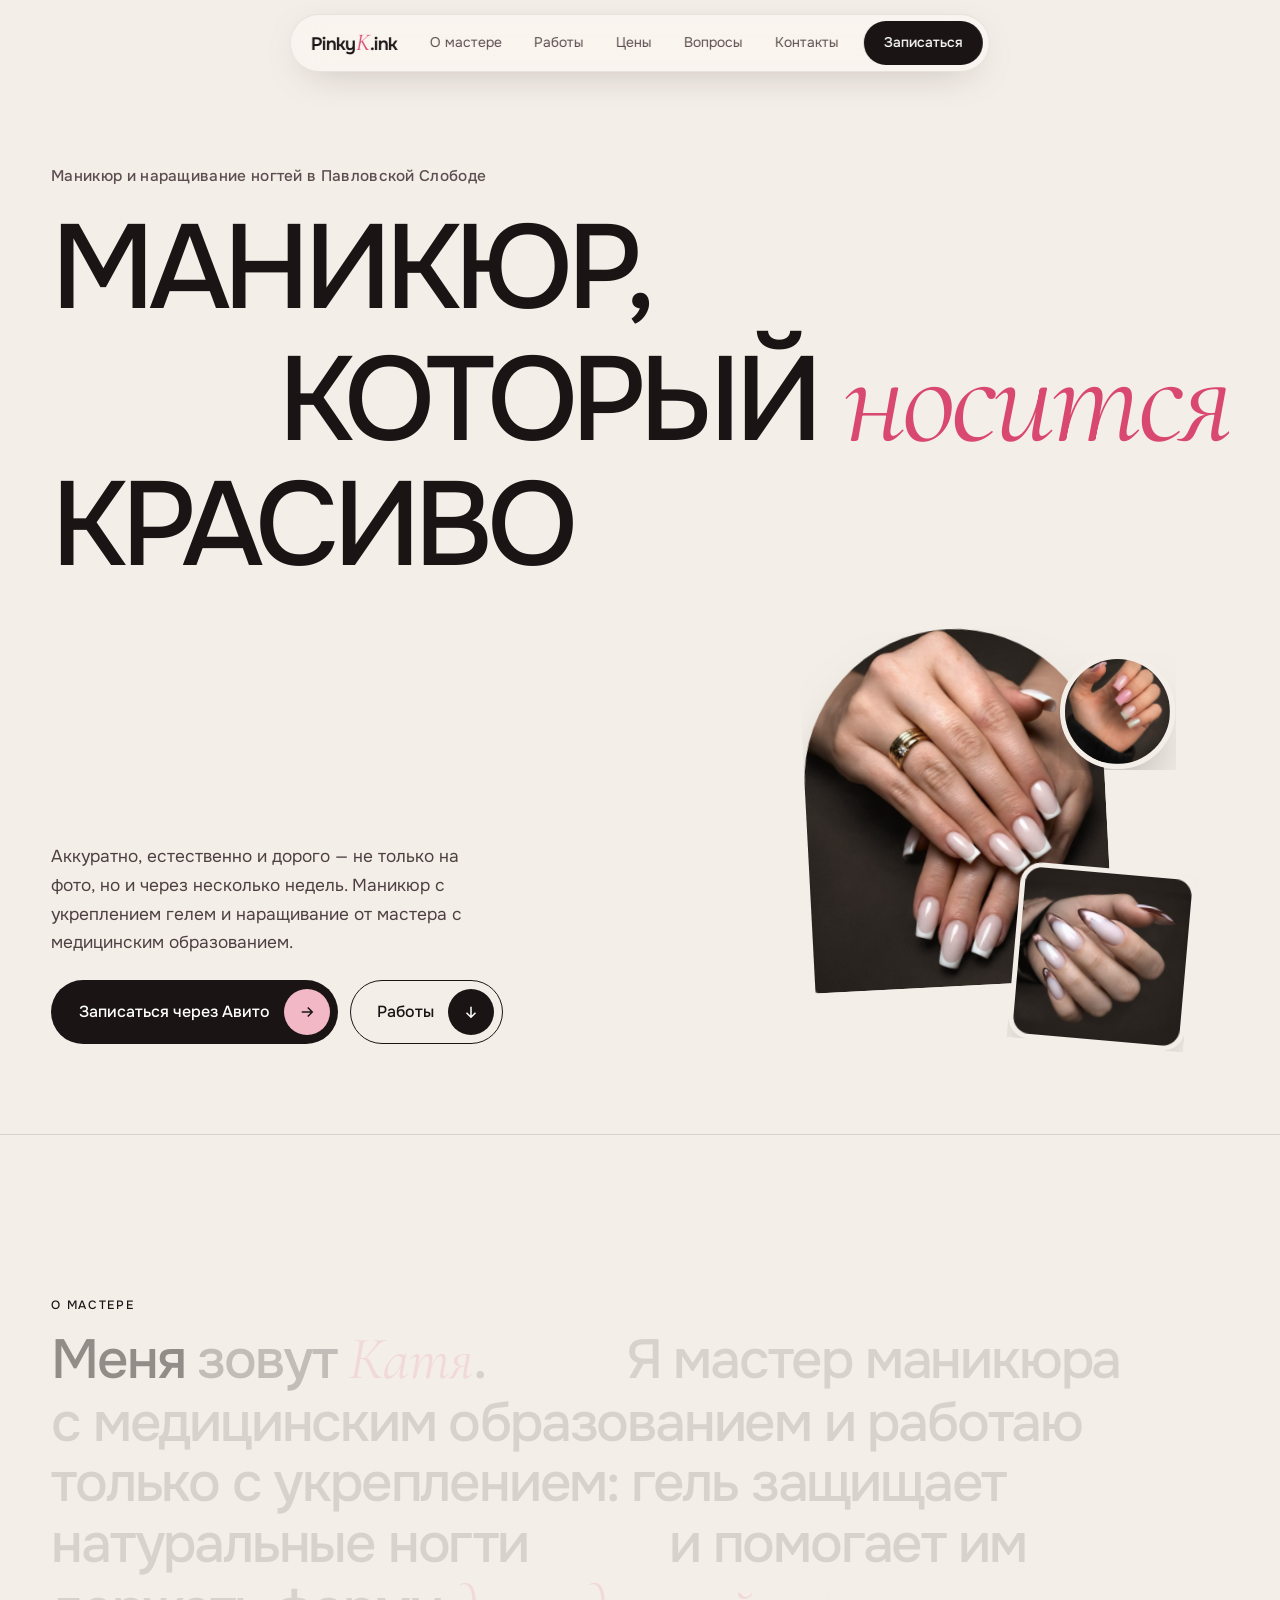
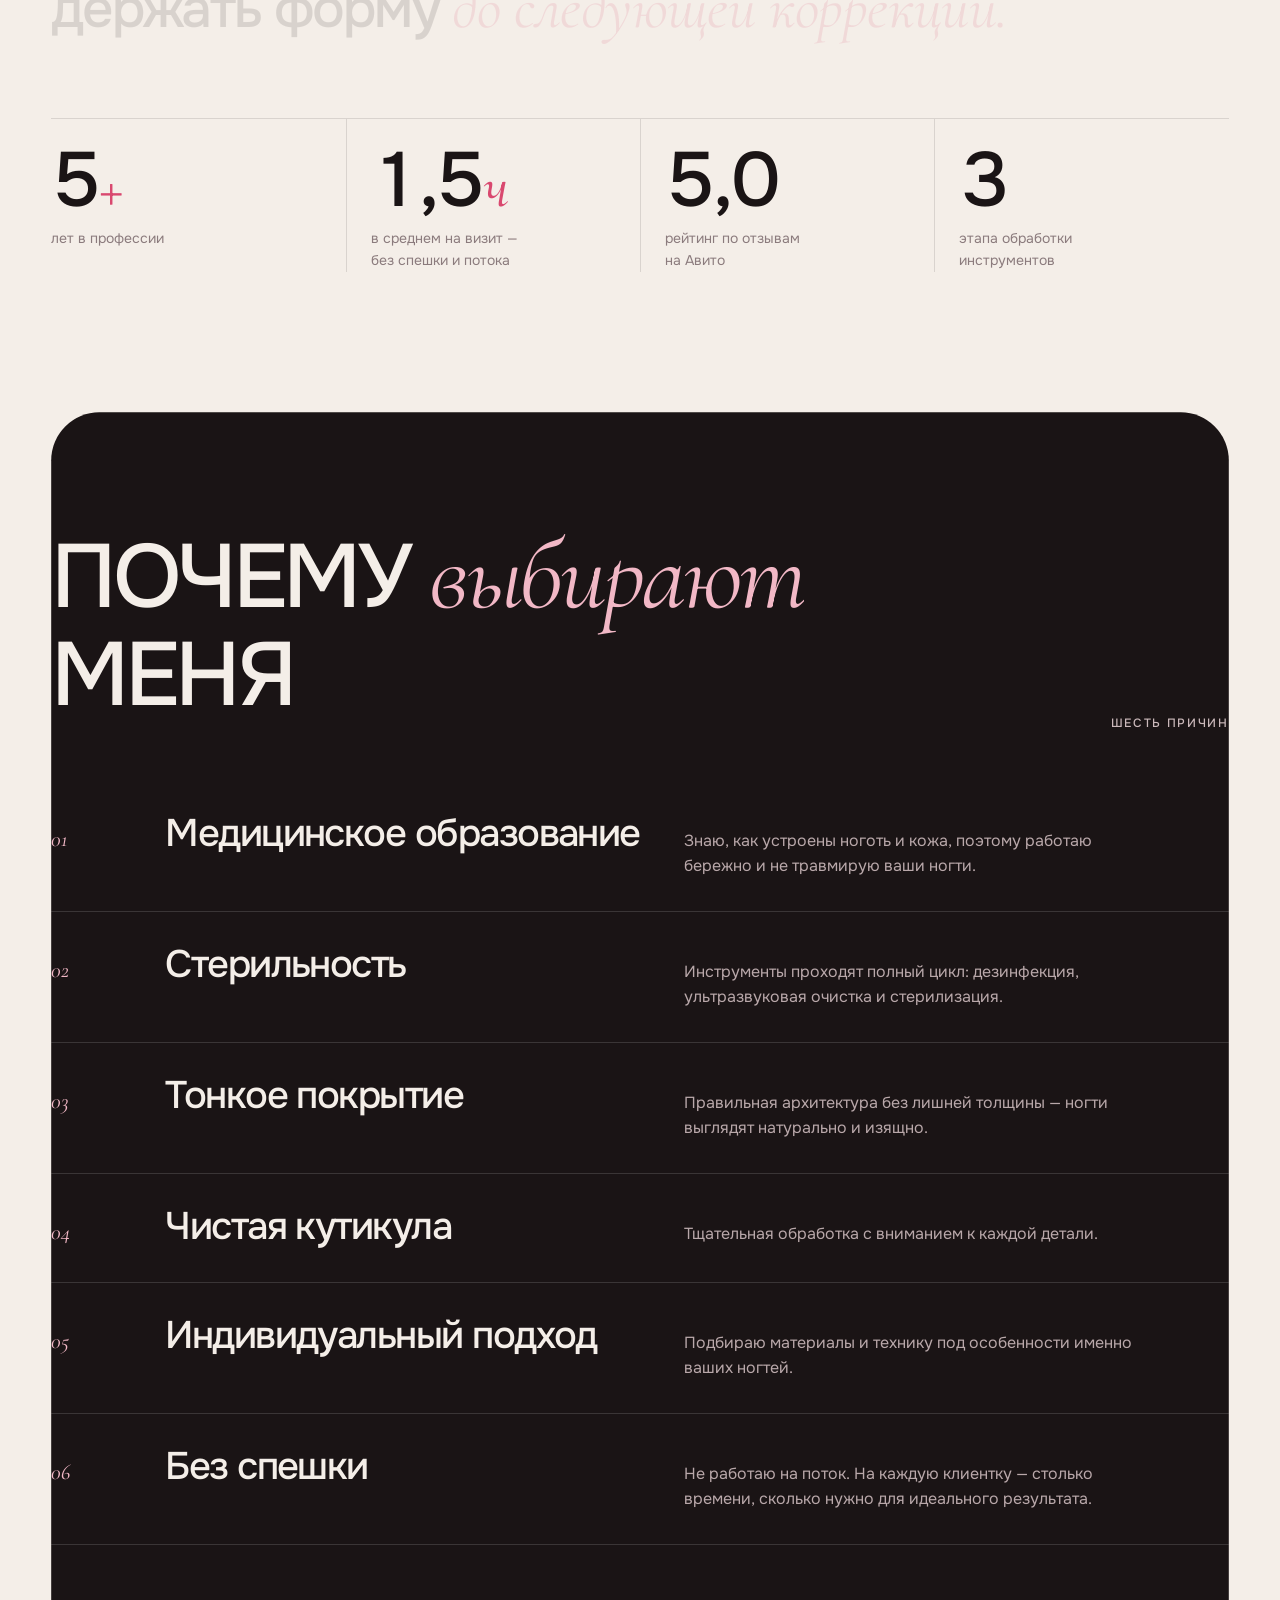
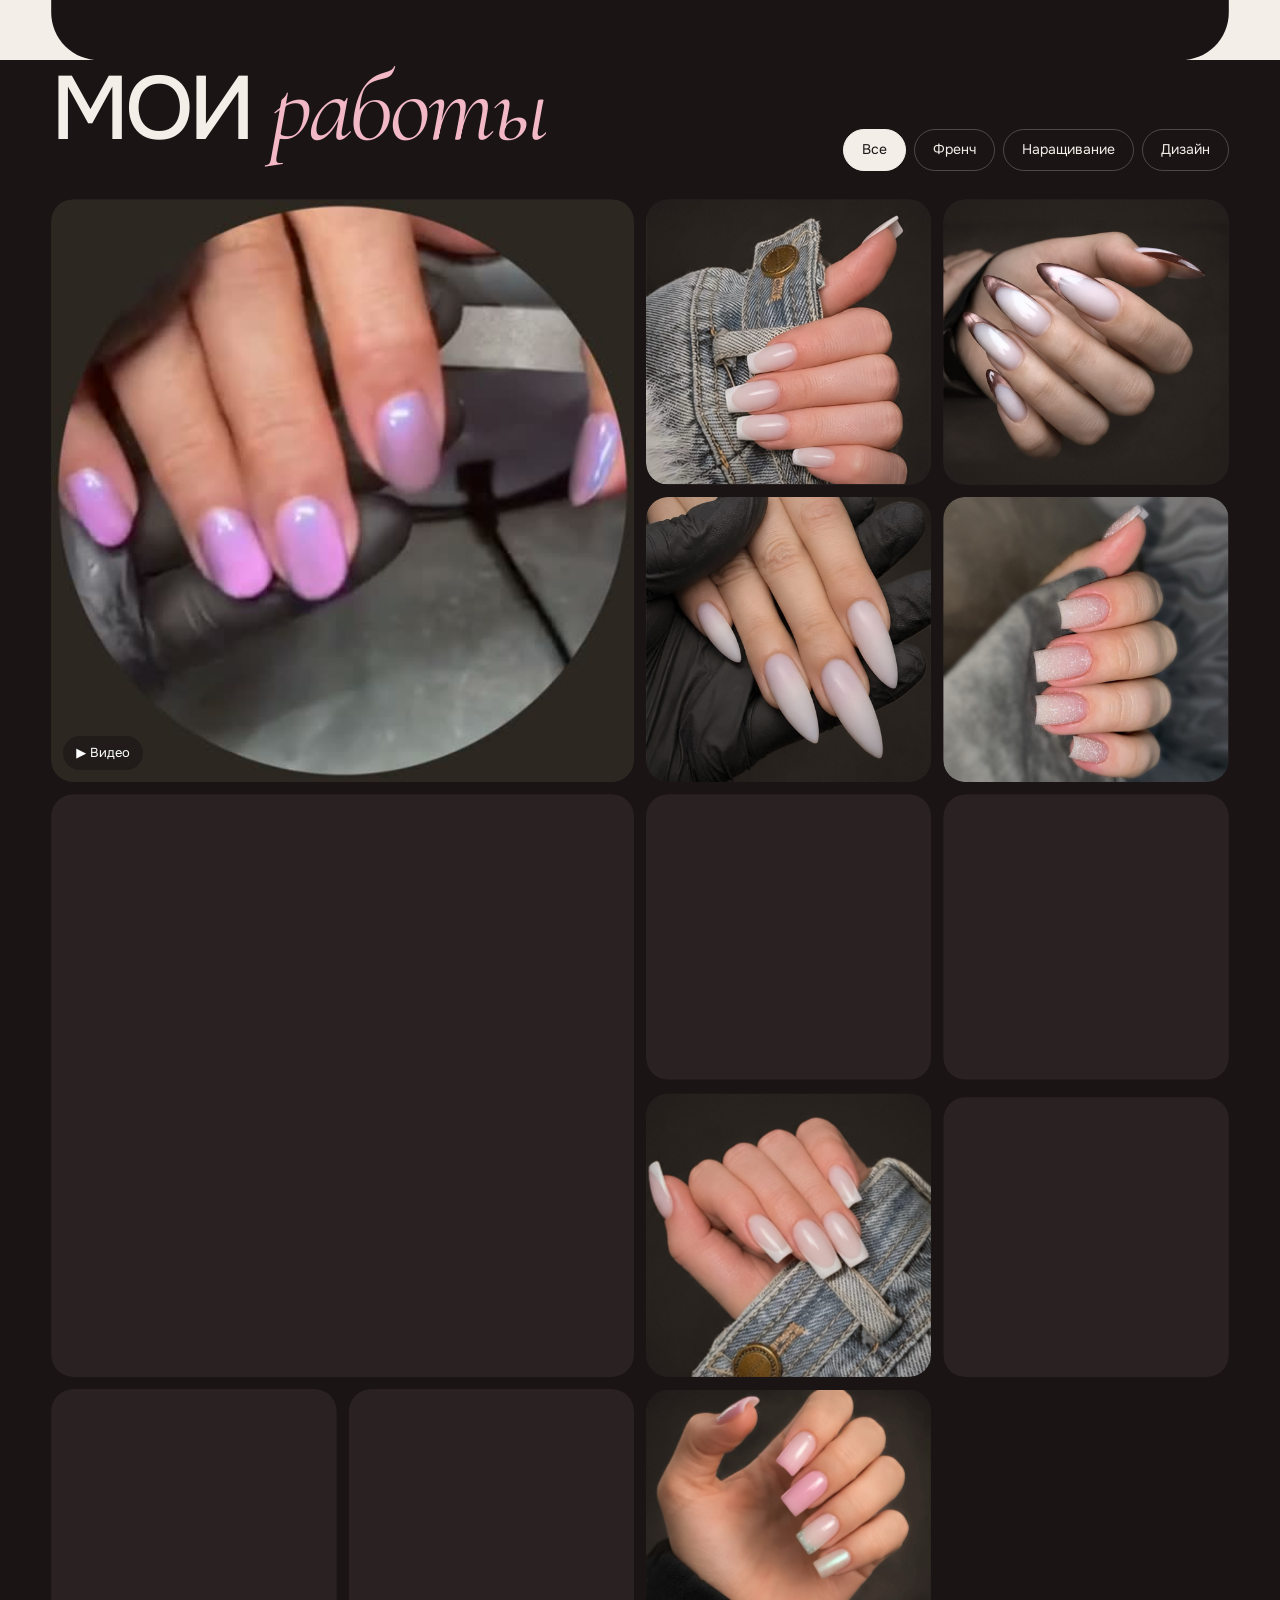
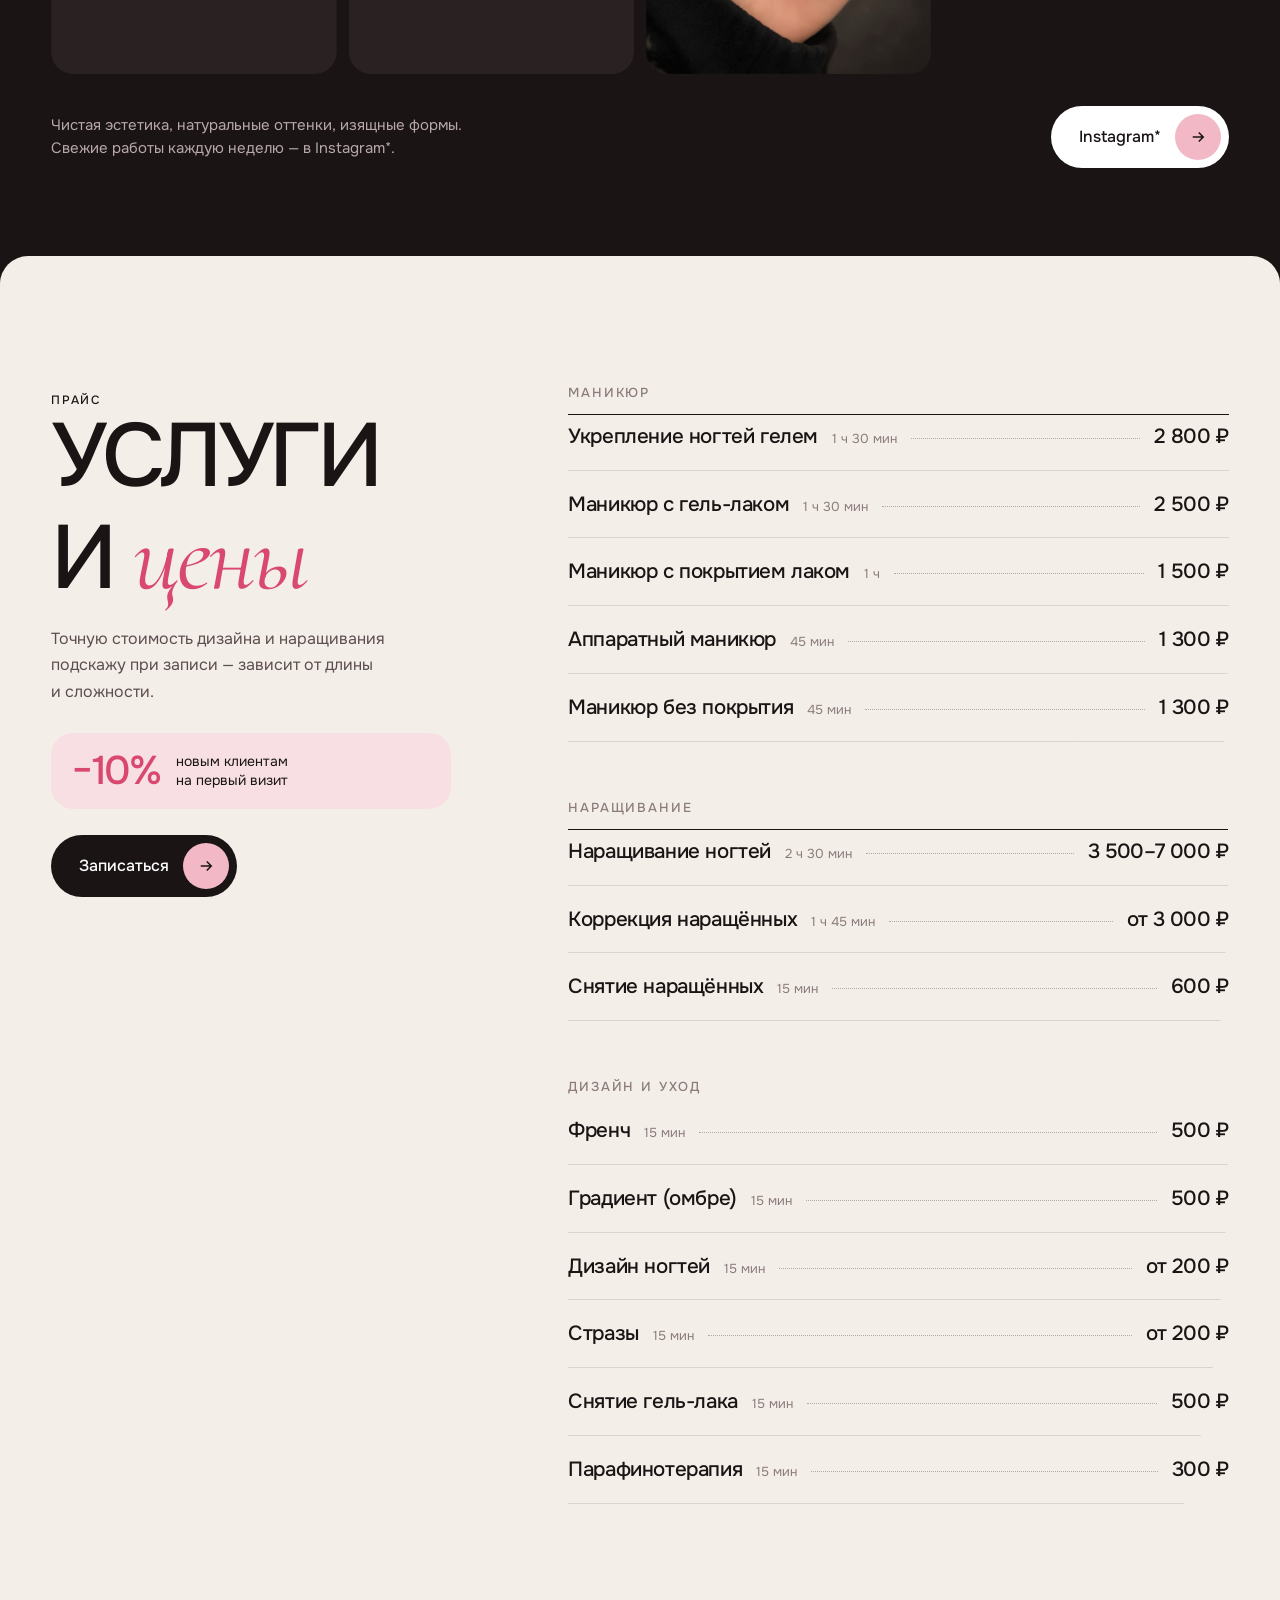
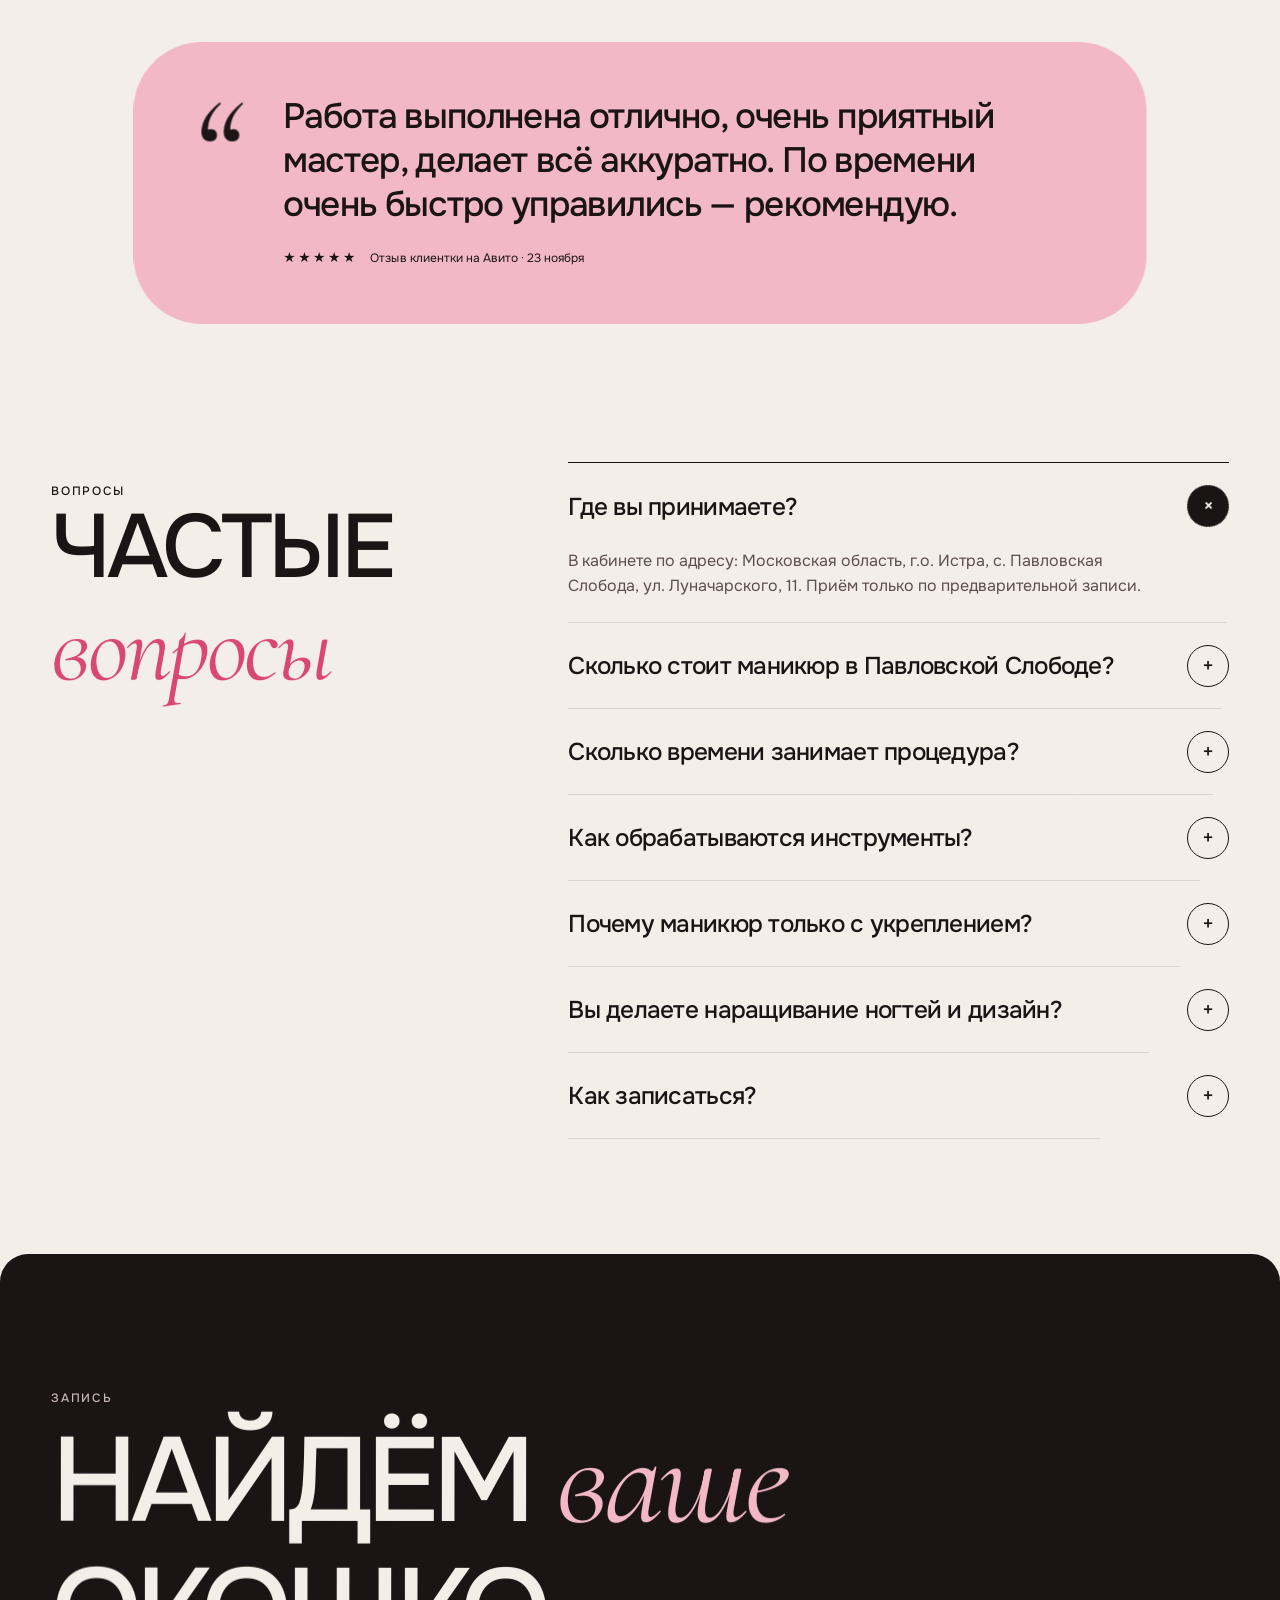
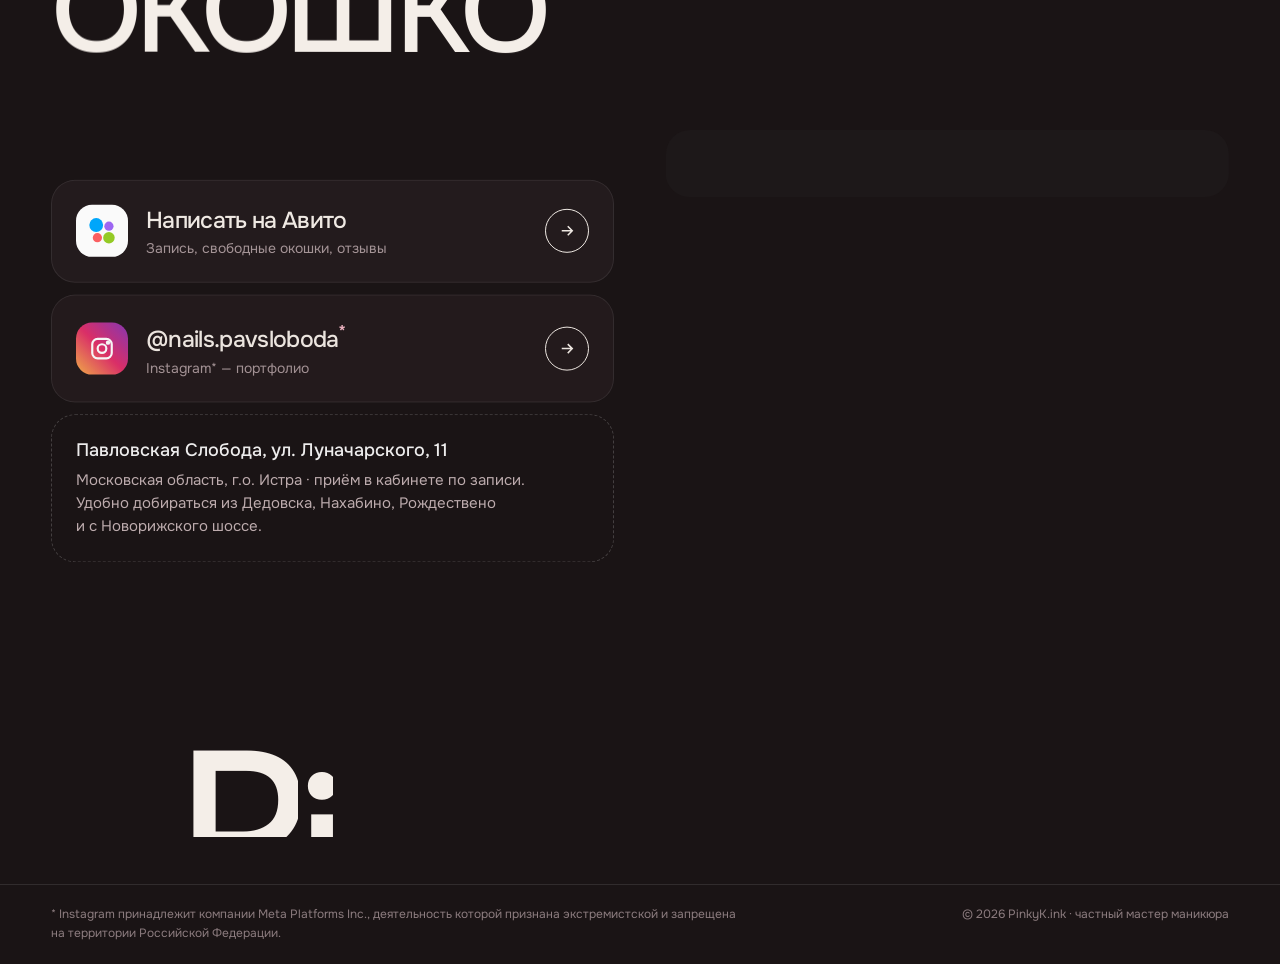
==== index.html @ bee3d8ae "Деплой через GitHub Actions, метка на карте по координатам Co-Authored-By: Claude Opus 5.5 <noreply@" ====
<!doctype html>
<html lang="ru">
<head>
<meta charset="utf-8">
<meta name="viewport" content="width=device-width, initial-scale=1, viewport-fit=cover">
<title>Маникюр в Павловской Слободе — наращивание ногтей, укрепление гелем | PinkyK.ink</title>
<meta name="description" content="Маникюр с укреплением гелем от 2 500 ₽ и наращивание ногтей в Павловской Слободе (г.о. Истра). Мастер Катя: медицинское образование, опыт 5+ лет, стерильные инструменты. Скидка 10% на первый визит. Запись онлайн.">
<meta name="keywords" content="маникюр Павловская Слобода, наращивание ногтей Павловская Слобода, маникюр Истра, укрепление ногтей гелем, мастер маникюра, френч, гель-лак, маникюр Новорижское шоссе">
<meta name="robots" content="index,follow,max-image-preview:large,max-snippet:-1,max-video-preview:-1">
<link rel="canonical" href="https://pinkyk.ink/">
<meta name="geo.region" content="RU-MOS">
<meta name="geo.placename" content="Павловская Слобода">
<meta name="geo.position" content="55.81575;37.08799">
<meta name="ICBM" content="55.81575, 37.08799">
<meta property="og:type" content="website">
<meta property="og:locale" content="ru_RU">
<meta property="og:site_name" content="PinkyK.ink">
<meta property="og:title" content="Маникюр и наращивание ногтей в Павловской Слободе — PinkyK.ink">
<meta property="og:description" content="Эстетичный маникюр с укреплением гелем. Медицинское образование, стерильность, тонкое покрытие. −10% на первый визит.">
<meta property="og:image" content="https://pinkyk.ink/img/og.jpg">
<meta property="og:image:width" content="1200">
<meta property="og:image:height" content="630">
<meta property="og:image:alt" content="Примеры работ: френч, хромовый френч, розовый маникюр">
<meta property="og:url" content="https://pinkyk.ink/">
<meta name="twitter:card" content="summary_large_image">
<meta name="twitter:title" content="Маникюр и наращивание ногтей в Павловской Слободе — PinkyK.ink">
<meta name="twitter:description" content="Маникюр с укреплением гелем от 2 500 ₽. Мастер с медицинским образованием.">
<meta name="twitter:image" content="https://pinkyk.ink/img/og.jpg">
<meta name="theme-color" content="#f4eee8">
<meta name="yandex-verification" content="e20f8c173bd4249e">
<meta name="format-detection" content="telephone=no">
<link rel="icon" href="/favicon.ico" sizes="48x48">
<link rel="icon" href="/favicon.svg" type="image/svg+xml">
<link rel="icon" href="/favicon-120.png" type="image/png" sizes="120x120">
<link rel="apple-touch-icon" href="/apple-touch-icon.png">
<link rel="manifest" href="/site.webmanifest">
<link rel="preload" as="image" href="img/01.jpg" fetchpriority="high">
<link rel="preconnect" href="https://fonts.googleapis.com">
<link rel="preconnect" href="https://fonts.gstatic.com" crossorigin>
<link href="https://fonts.googleapis.com/css2?family=Cormorant+Garamond:ital,wght@1,400;1,500&family=Onest:wght@400;500;600&display=swap" rel="stylesheet">
<script type="application/ld+json">
{
 "@context": "https://schema.org",
 "@graph": [
  {
   "@type": "WebSite",
   "@id": "https://pinkyk.ink/#website",
   "url": "https://pinkyk.ink/",
   "name": "PinkyK.ink",
   "alternateName": [
    "PinkyK",
    "Pinky K",
    "Пинки Кей"
   ],
   "inLanguage": "ru-RU",
   "description": "Маникюр и наращивание ногтей в Павловской Слободе"
  },
  {
   "@type": [
    "NailSalon",
    "BeautySalon"
   ],
   "@id": "https://pinkyk.ink/#business",
   "name": "PinkyK.ink",
   "alternateName": [
    "PinkyK",
    "PinkyK.ink — маникюр в Павловской Слободе"
   ],
   "url": "https://pinkyk.ink/",
   "logo": "https://pinkyk.ink/icon-512.png",
   "image": [
    "https://pinkyk.ink/img/01.jpg",
    "https://pinkyk.ink/img/06.jpg",
    "https://pinkyk.ink/img/07.jpg",
    "https://pinkyk.ink/img/12.jpg"
   ],
   "description": "Эстетичный маникюр с укреплением гелем и наращивание ногтей в Павловской Слободе. Мастер с медицинским образованием и опытом более 5 лет, полная стерилизация инструментов.",
   "slogan": "Маникюр, который носится красиво",
   "priceRange": "500–7000 ₽",
   "currenciesAccepted": "RUB",
   "address": {
    "@type": "PostalAddress",
    "streetAddress": "ул. Луначарского, 11",
    "addressLocality": "Павловская Слобода",
    "addressRegion": "Московская область",
    "postalCode": "143581",
    "addressCountry": "RU"
   },
   "geo": {
    "@type": "GeoCoordinates",
    "latitude": 55.81575,
    "longitude": 37.08799
   },
   "hasMap": "https://yandex.ru/maps/?text=%D0%9F%D0%B0%D0%B2%D0%BB%D0%BE%D0%B2%D1%81%D0%BA%D0%B0%D1%8F%20%D0%A1%D0%BB%D0%BE%D0%B1%D0%BE%D0%B4%D0%B0%2C%20%D1%83%D0%BB.%20%D0%9B%D1%83%D0%BD%D0%B0%D1%87%D0%B0%D1%80%D1%81%D0%BA%D0%BE%D0%B3%D0%BE%2C%2011",
   "areaServed": [
    {
     "@type": "Place",
     "name": "Павловская Слобода"
    },
    {
     "@type": "Place",
     "name": "Истра"
    },
    {
     "@type": "Place",
     "name": "Дедовск"
    },
    {
     "@type": "Place",
     "name": "Нахабино"
    },
    {
     "@type": "Place",
     "name": "Рождествено"
    },
    {
     "@type": "Place",
     "name": "Красногорск"
    }
   ],
   "founder": {
    "@type": "Person",
    "name": "Катя",
    "jobTitle": "Мастер маникюра"
   },
   "knowsAbout": [
    "маникюр",
    "укрепление ногтей гелем",
    "наращивание ногтей",
    "френч",
    "дизайн ногтей"
   ],
   "potentialAction": {
    "@type": "ReserveAction",
    "name": "Записаться",
    "target": {
     "@type": "EntryPoint",
     "urlTemplate": "https://www.avito.ru/pavlovskaya_sloboda/predlozheniya_uslug/manikyur_pavlovskaya_sloboda_8549696573",
     "actionPlatform": [
      "https://schema.org/DesktopWebPlatform",
      "https://schema.org/MobileWebPlatform"
     ]
    }
   },
   "aggregateRating": {
    "@type": "AggregateRating",
    "ratingValue": "5.0",
    "bestRating": "5",
    "worstRating": "1",
    "reviewCount": "2"
   },
   "review": [
    {
     "@type": "Review",
     "datePublished": "2026-11-23",
     "author": {
      "@type": "Person",
      "name": "ksmxxt"
     },
     "publisher": {
      "@type": "Organization",
      "name": "Авито"
     },
     "reviewRating": {
      "@type": "Rating",
      "ratingValue": "5",
      "bestRating": "5"
     },
     "reviewBody": "Работа выполнена отлично, очень приятный мастер, делает все аккуратно, качество работы понравилось, по времени очень быстро управились, рекомендую"
    }
   ],
   "hasOfferCatalog": {
    "@type": "OfferCatalog",
    "name": "Услуги и цены",
    "itemListElement": [
     {
      "@type": "Offer",
      "itemOffered": {
       "@type": "Service",
       "name": "Укрепление ногтей гелем",
       "areaServed": "Павловская Слобода"
      },
      "priceCurrency": "RUB",
      "availability": "https://schema.org/InStock",
      "url": "https://pinkyk.ink/#prices",
      "price": "2800"
     },
     {
      "@type": "Offer",
      "itemOffered": {
       "@type": "Service",
       "name": "Маникюр с покрытием гель-лаком",
       "areaServed": "Павловская Слобода"
      },
      "priceCurrency": "RUB",
      "availability": "https://schema.org/InStock",
      "url": "https://pinkyk.ink/#prices",
      "price": "2500"
     },
     {
      "@type": "Offer",
      "itemOffered": {
       "@type": "Service",
       "name": "Маникюр с покрытием лаком",
       "areaServed": "Павловская Слобода"
      },
      "priceCurrency": "RUB",
      "availability": "https://schema.org/InStock",
      "url": "https://pinkyk.ink/#prices",
      "price": "1500"
     },
     {
      "@type": "Offer",
      "itemOffered": {
       "@type": "Service",
       "name": "Аппаратный маникюр",
       "areaServed": "Павловская Слобода"
      },
      "priceCurrency": "RUB",
      "availability": "https://schema.org/InStock",
      "url": "https://pinkyk.ink/#prices",
      "price": "1300"
     },
     {
      "@type": "Offer",
      "itemOffered": {
       "@type": "Service",
       "name": "Маникюр без покрытия",
       "areaServed": "Павловская Слобода"
      },
      "priceCurrency": "RUB",
      "availability": "https://schema.org/InStock",
      "url": "https://pinkyk.ink/#prices",
      "price": "1300"
     },
     {
      "@type": "Offer",
      "itemOffered": {
       "@type": "Service",
       "name": "Наращивание ногтей",
       "areaServed": "Павловская Слобода"
      },
      "priceCurrency": "RUB",
      "availability": "https://schema.org/InStock",
      "url": "https://pinkyk.ink/#prices",
      "priceSpecification": {
       "@type": "PriceSpecification",
       "minPrice": "3500",
       "maxPrice": "7000",
       "priceCurrency": "RUB"
      },
      "price": "3500"
     },
     {
      "@type": "Offer",
      "itemOffered": {
       "@type": "Service",
       "name": "Коррекция наращённых ногтей",
       "areaServed": "Павловская Слобода"
      },
      "priceCurrency": "RUB",
      "availability": "https://schema.org/InStock",
      "url": "https://pinkyk.ink/#prices",
      "price": "3000"
     },
     {
      "@type": "Offer",
      "itemOffered": {
       "@type": "Service",
       "name": "Снятие наращённых ногтей",
       "areaServed": "Павловская Слобода"
      },
      "priceCurrency": "RUB",
      "availability": "https://schema.org/InStock",
      "url": "https://pinkyk.ink/#prices",
      "price": "600"
     },
     {
      "@type": "Offer",
      "itemOffered": {
       "@type": "Service",
       "name": "Французский маникюр (френч)",
       "areaServed": "Павловская Слобода"
      },
      "priceCurrency": "RUB",
      "availability": "https://schema.org/InStock",
      "url": "https://pinkyk.ink/#prices",
      "price": "500"
     },
     {
      "@type": "Offer",
      "itemOffered": {
       "@type": "Service",
       "name": "Градиент (омбре)",
       "areaServed": "Павловская Слобода"
      },
      "priceCurrency": "RUB",
      "availability": "https://schema.org/InStock",
      "url": "https://pinkyk.ink/#prices",
      "price": "500"
     },
     {
      "@type": "Offer",
      "itemOffered": {
       "@type": "Service",
       "name": "Дизайн ногтей",
       "areaServed": "Павловская Слобода"
      },
      "priceCurrency": "RUB",
      "availability": "https://schema.org/InStock",
      "url": "https://pinkyk.ink/#prices",
      "price": "200"
     },
     {
      "@type": "Offer",
      "itemOffered": {
       "@type": "Service",
       "name": "Покрытие стразами",
       "areaServed": "Павловская Слобода"
      },
      "priceCurrency": "RUB",
      "availability": "https://schema.org/InStock",
      "url": "https://pinkyk.ink/#prices",
      "price": "200"
     },
     {
      "@type": "Offer",
      "itemOffered": {
       "@type": "Service",
       "name": "Снятие гель-лака",
       "areaServed": "Павловская Слобода"
      },
      "priceCurrency": "RUB",
      "availability": "https://schema.org/InStock",
      "url": "https://pinkyk.ink/#prices",
      "price": "500"
     },
     {
      "@type": "Offer",
      "itemOffered": {
       "@type": "Service",
       "name": "Парафинотерапия",
       "areaServed": "Павловская Слобода"
      },
      "priceCurrency": "RUB",
      "availability": "https://schema.org/InStock",
      "url": "https://pinkyk.ink/#prices",
      "price": "300"
     }
    ]
   },
   "sameAs": [
    "https://www.avito.ru/pavlovskaya_sloboda/predlozheniya_uslug/manikyur_pavlovskaya_sloboda_8549696573"
   ]
  },
  {
   "@type": "WebPage",
   "@id": "https://pinkyk.ink/#webpage",
   "url": "https://pinkyk.ink/",
   "name": "Маникюр в Павловской Слободе — наращивание ногтей, укрепление гелем | PinkyK.ink",
   "description": "Маникюр с укреплением гелем от 2 500 ₽ и наращивание ногтей в Павловской Слободе (г.о. Истра). Мастер Катя: медицинское образование, опыт 5+ лет, стерильные инструменты. Скидка 10% на первый визит. Запись онлайн.",
   "inLanguage": "ru-RU",
   "isPartOf": {
    "@id": "https://pinkyk.ink/#website"
   },
   "about": {
    "@id": "https://pinkyk.ink/#business"
   },
   "primaryImageOfPage": {
    "@type": "ImageObject",
    "url": "https://pinkyk.ink/img/og.jpg",
    "width": 1200,
    "height": 630
   }
  },
  {
   "@type": "FAQPage",
   "@id": "https://pinkyk.ink/#faq",
   "mainEntity": [
    {
     "@type": "Question",
     "name": "Где вы принимаете?",
     "acceptedAnswer": {
      "@type": "Answer",
      "text": "В кабинете по адресу: Московская область, г.о. Истра, с. Павловская Слобода, ул. Луначарского, 11. Приём только по предварительной записи."
     }
    },
    {
     "@type": "Question",
     "name": "Сколько стоит маникюр в Павловской Слободе?",
     "acceptedAnswer": {
      "@type": "Answer",
      "text": "Маникюр с покрытием гель-лаком — 2 500 ₽, укрепление ногтей гелем — 2 800 ₽, маникюр без покрытия — 1 300 ₽. Наращивание ногтей — от 3 500 до 7 000 ₽ в зависимости от длины и сложности. Новым клиентам скидка 10% на первый визит."
     }
    },
    {
     "@type": "Question",
     "name": "Сколько времени занимает процедура?",
     "acceptedAnswer": {
      "@type": "Answer",
      "text": "Маникюр с укреплением и покрытием занимает в среднем 1,5 часа, наращивание ногтей — около 2,5 часов, коррекция наращённых ногтей — около 1 часа 45 минут."
     }
    },
    {
     "@type": "Question",
     "name": "Как обрабатываются инструменты?",
     "acceptedAnswer": {
      "@type": "Answer",
      "text": "Инструменты после каждой клиентки проходят полный цикл обработки в три этапа: дезинфекция, ультразвуковая очистка и стерилизация."
     }
    },
    {
     "@type": "Question",
     "name": "Почему маникюр только с укреплением?",
     "acceptedAnswer": {
      "@type": "Answer",
      "text": "Гель создаёт прочную основу, которая защищает натуральные ногти от «скручивания» и помогает им сохранять форму. Покрытие аккуратно держится до следующей коррекции, и маникюр остаётся красивым всё время носки."
     }
    },
    {
     "@type": "Question",
     "name": "Вы делаете наращивание ногтей и дизайн?",
     "acceptedAnswer": {
      "@type": "Answer",
      "text": "Да. Наращивание любой формы (миндаль, квадрат и другие), коррекция, френч, омбре, хром, стразы и другой дизайн. Стоимость дизайна — от 200 ₽."
     }
    },
    {
     "@type": "Question",
     "name": "Как записаться?",
     "acceptedAnswer": {
      "@type": "Answer",
      "text": "Напишите в сообщения на Авито — мастер пришлёт свободные окошки и поможет подобрать удобное время."
     }
    }
   ]
  },
  {
   "@type": "VideoObject",
   "name": "Маникюр и наращивание ногтей — работы мастера PinkyK.ink",
   "description": "Короткое видео с примерами работ: френч, укрепление гелем, наращивание.",
   "thumbnailUrl": "https://pinkyk.ink/img/video-poster.jpg",
   "contentUrl": "https://pinkyk.ink/img/works.mp4",
   "uploadDate": "2026-11-25",
   "duration": "PT14S"
  }
 ]
}
</script>
<script>document.documentElement.classList.add("js");setTimeout(function(){if(!document.documentElement.classList.contains("ready"))document.documentElement.classList.remove("js")},4000)</script>
<style>
:root{
  --cream:#f4eee8; --paper:#fbf7f3; --ink:#1a1415; --ink2:#241c1e; --mute:#8b7b7d; --line:rgba(26,20,21,.12);
  --rose:#f2b8c6; --hot:#d9486f; --blush:#f8dfe3;
  --sans:Onest,system-ui,-apple-system,"Segoe UI",sans-serif; --serif:"Cormorant Garamond",Georgia,serif;
  --pad:clamp(18px,4vw,56px); --r:28px;
}
*{box-sizing:border-box;margin:0;padding:0}
html{-webkit-text-size-adjust:100%}
html.lenis,html.lenis body{height:auto}
.lenis.lenis-smooth{scroll-behavior:auto!important}
.lenis.lenis-stopped{overflow:hidden}
body{background:var(--cream);color:var(--ink);font:400 16px/1.55 var(--sans);-webkit-font-smoothing:antialiased;overflow-x:hidden}
img,video{display:block;max-width:100%}
a{color:inherit;text-decoration:none}
button{font:inherit;color:inherit}
::selection{background:var(--rose);color:var(--ink)}
.wrap{max-width:1320px;margin:0 auto;padding:0 var(--pad)}
h1,h2,h3,blockquote,.big,summary h3{text-wrap:balance}
p,small,.place,.legal span{text-wrap:pretty}
.pc,.tm,.btn,.nav a{white-space:nowrap}
i.s,em{font-family:var(--serif);font-style:italic;font-weight:400;letter-spacing:-.01em}

/* type */
.h-xl{font-size:clamp(44px,9.3vw,146px);line-height:.94;letter-spacing:-.055em;font-weight:500;text-transform:uppercase}
.h-xl em{text-transform:none;font-size:1.12em;letter-spacing:-.03em;color:var(--hot)}
.h-l{font-size:clamp(38px,7vw,104px);line-height:.94;letter-spacing:-.05em;font-weight:500;text-transform:uppercase}
.h-l em{text-transform:none;font-size:1.12em;letter-spacing:-.03em}
.kicker{display:inline-flex;align-items:center;gap:10px;font-size:12px;letter-spacing:.14em;text-transform:uppercase;font-weight:500}

/* nav */
.nav{position:fixed;top:14px;left:50%;transform:translateX(-50%);z-index:40;display:flex;align-items:center;gap:6px;padding:6px 6px 6px 20px;border-radius:999px;background:rgba(251,247,243,.72);backdrop-filter:blur(18px) saturate(1.4);-webkit-backdrop-filter:blur(18px) saturate(1.4);border:1px solid rgba(26,20,21,.08);box-shadow:0 10px 40px -18px rgba(26,20,21,.35);white-space:nowrap}
.brand{font-weight:600;font-size:18px;letter-spacing:-.04em;margin-right:14px}
.brand em{font-size:1.35em;color:var(--hot);margin-left:1px}
.nav a.l{padding:9px 13px;font-size:14px;border-radius:999px;color:#5c4e50;transition:.2s}
.nav a.l:hover{background:rgba(26,20,21,.06);color:var(--ink)}
.nav .cta{background:var(--ink);color:#fff;padding:11px 20px;border-radius:999px;font-size:14px;font-weight:500;margin-left:6px;transition:.25s}
.nav .cta:hover{background:var(--hot)}

/* buttons */
.btn{display:inline-flex;align-items:center;gap:14px;padding:8px 8px 8px 28px;border-radius:999px;font-weight:500;font-size:16px;background:var(--ink);color:#fff;transition:.3s}
.btn .a{width:46px;height:46px;border-radius:50%;background:var(--rose);color:var(--ink);display:grid;place-items:center;transition:.35s cubic-bezier(.2,.8,.2,1)}
.btn:hover{background:var(--hot)}
.btn:hover .a{transform:rotate(-45deg);background:#fff}
.btn.light{background:#fff;color:var(--ink)}
.btn.light:hover{background:var(--rose)}
.btn.line{background:transparent;color:inherit;border:1px solid currentColor;padding:8px 8px 8px 26px}
.btn.line .a{background:var(--ink);color:#fff}
.btn.line:hover{background:var(--ink);color:#fff}
.btn.line:hover .a{background:var(--rose);color:var(--ink)}

/* hero */
.hero{position:relative;padding:clamp(120px,13vw,190px) 0 clamp(50px,7vw,100px);border-bottom:1px solid var(--line)}
.hero .wrap{position:relative;z-index:1;width:100%}
.hero h1 .ln{display:block;overflow:hidden;padding:.14em 0 .08em;margin-top:-.14em}
.hero h1 .ln>span{display:block}
.hero h1 .ln.r{text-align:right}
.hero-mid{display:grid;grid-template-columns:1fr auto;gap:32px;align-items:end;margin-top:clamp(22px,3vw,44px)}
.hero-mid p{max-width:440px;font-size:clamp(16px,1.35vw,19px);color:#4d4042}
.hero-cta{display:flex;gap:12px;flex-wrap:wrap;margin-top:24px}
.stack{position:relative;width:clamp(250px,30vw,430px);aspect-ratio:1/1.08;margin-right:3vw}
.stack figure{position:absolute;overflow:hidden;box-shadow:0 30px 60px -28px rgba(26,20,21,.55)}
.stack img{width:100%;height:100%;object-fit:cover}
.stack .f1{inset:0 22% 14% 0;border-radius:999px 999px 22px 22px;rotate:-3deg}
.stack .f2{width:46%;aspect-ratio:1;right:0;bottom:0;border-radius:22px;border:5px solid var(--cream);rotate:5deg}
.stack .f3{width:30%;aspect-ratio:1;right:4%;top:6%;border-radius:50%;border:5px solid var(--cream)}
.h1sub{display:block;font-size:clamp(13px,1.2vw,16px);letter-spacing:.02em;line-height:1.4;font-weight:500;text-transform:none;color:#5c4e50;margin-bottom:clamp(14px,1.8vw,26px)}
/* manifesto */
.mani{padding:clamp(80px,11vw,170px) 0}
.mani .big{font-size:clamp(27px,4.3vw,64px);line-height:1.1;letter-spacing:-.04em;font-weight:500;max-width:1180px;margin-top:26px}
.mani .big em{color:var(--hot);font-size:1.1em}
.mani .big .ph{display:inline-block;width:1.9em;height:1em;border-radius:999px;background-size:cover;background-position:center;vertical-align:-.12em;margin:0 .1em}
.stats{display:grid;grid-template-columns:repeat(4,1fr);margin-top:clamp(48px,6vw,90px);border-top:1px solid var(--line)}
.stats b{font-variant-numeric:tabular-nums}
.stats div{padding:24px 20px 0 0}
.stats div+div{border-left:1px solid var(--line);padding-left:24px}
.stats b{display:block;font-size:clamp(40px,6vw,88px);font-weight:500;letter-spacing:-.06em;line-height:1}
.stats b em{font-size:.8em;color:var(--hot)}
.stats small{display:block;margin-top:8px;color:var(--mute);font-size:14px;max-width:180px}

/* why */
.why{background:var(--ink);color:var(--cream);border-radius:var(--r) var(--r) 0 0;padding:clamp(70px,9vw,140px) 0}
.why .head{display:flex;justify-content:space-between;align-items:end;gap:24px;flex-wrap:wrap;margin-bottom:clamp(36px,5vw,70px)}
.why .h-l em{color:var(--rose)}
.why .kicker{color:#cbb9bb}
.acc{--lc:rgba(255,255,255,.14)}
.acc .it{display:grid;grid-template-columns:90px 1fr 1.1fr;gap:24px;align-items:baseline;padding:clamp(20px,2.6vw,34px) 0;transition:padding .4s,color .3s;position:relative}
.acc .it::before{content:"";position:absolute;inset:0 calc(var(--pad)*-.5);background:var(--rose);border-radius:20px;transform:scaleY(0);transform-origin:bottom;transition:transform .45s cubic-bezier(.2,.8,.2,1);z-index:0}
.acc .it>*{position:relative;z-index:1}
.acc .it .n{font-family:var(--serif);font-style:italic;font-size:22px;color:var(--rose);transition:.3s}
.acc .it h3{font-size:clamp(22px,3vw,42px);font-weight:500;letter-spacing:-.04em;line-height:1.05}
.acc .it p{color:#b9a8aa;max-width:460px;transition:.3s}
@media(hover:hover){
  .acc .it:hover::before{transform:scaleY(1)}
  .acc .it:hover{color:var(--ink)}
  .acc .it:hover .n,.acc .it:hover p{color:var(--ink)}
}

/* works */
.works{background:var(--ink);color:var(--cream);padding:0 0 clamp(70px,9vw,140px)}
.works .head{display:flex;justify-content:space-between;align-items:end;gap:20px;flex-wrap:wrap;margin-bottom:clamp(26px,3.5vw,48px)}
.works .h-l em{color:var(--rose)}
.filters{display:flex;gap:8px;flex-wrap:wrap}
.filters button{border:1px solid rgba(255,255,255,.22);background:none;padding:9px 18px;border-radius:999px;font-size:14px;cursor:pointer;transition:.25s}
.filters button:hover{border-color:var(--rose)}
.filters button.on{background:var(--cream);color:var(--ink);border-color:var(--cream)}
.bento{display:grid;grid-template-columns:repeat(4,1fr);grid-auto-flow:dense;gap:12px}
.bento .c{position:relative;border-radius:22px;overflow:hidden;aspect-ratio:1;cursor:zoom-in;border:0;padding:0;background:#2a2123;display:block;width:100%}
.bento .c.big{grid-column:span 2;grid-row:span 2}
.bento .c.hide{display:none}
.bento img,.bento video{width:100%;height:100%;object-fit:cover;transition:transform .9s cubic-bezier(.2,.8,.2,1)}
.bento .c:hover img{transform:scale(1.07)}
.bento .cap{position:absolute;left:12px;bottom:12px;padding:7px 13px;border-radius:999px;background:rgba(26,20,21,.55);backdrop-filter:blur(10px);-webkit-backdrop-filter:blur(10px);color:#fff;font-size:13px;opacity:0;transform:translateY(8px);transition:.35s}
.bento .c:hover .cap,.bento .c.vid .cap{opacity:1;transform:none}
.bento .c.vid{cursor:default}
.works .foot{display:flex;justify-content:space-between;align-items:center;gap:20px;flex-wrap:wrap;margin-top:32px}
.works .foot p{color:#b9a8aa;max-width:420px;font-size:15px}

/* prices */
.prices{padding:clamp(70px,9vw,140px) 0;border-radius:var(--r) var(--r) 0 0;background:var(--cream);margin-top:calc(var(--r)*-1);position:relative}
.prices .grid{display:grid;grid-template-columns:.8fr 1.2fr;gap:clamp(30px,6vw,100px);align-items:start}
.prices .side{position:sticky;top:110px}
.prices .side p{color:#5c4e50;margin:22px 0 28px;max-width:380px}
.sale{display:flex;align-items:center;gap:16px;padding:18px 20px;border-radius:22px;background:var(--blush);margin-bottom:26px;max-width:400px}
.sale b{font-size:40px;letter-spacing:-.06em;font-weight:500;line-height:1;color:var(--hot)}
.sale span{font-size:14px;line-height:1.35}
.grp+.grp{margin-top:44px}
.grp h3{font-size:13px;letter-spacing:.14em;text-transform:uppercase;font-weight:500;color:var(--mute);padding-bottom:12px;--lc:var(--ink)}
.pr{display:flex;align-items:baseline;gap:14px;padding:18px 0;--lc:var(--line);transition:padding .3s}
.pr:hover{padding-left:10px}
.pr .nm{font-size:clamp(17px,1.6vw,22px);letter-spacing:-.02em;font-weight:500}
.pr .tm{font-size:13px;color:var(--mute);white-space:nowrap}
.pr .dots{flex:1;border-bottom:1px dotted rgba(26,20,21,.3);transform:translateY(-4px);min-width:16px}
.pr .pc{font-size:clamp(17px,1.6vw,22px);font-weight:500;letter-spacing:-.03em;white-space:nowrap}

/* review */
.rev{padding:0 0 clamp(70px,9vw,140px)}
.rev .card{background:var(--rose);border-radius:var(--r);padding:clamp(28px,5vw,72px);display:grid;grid-template-columns:auto 1fr;gap:clamp(20px,4vw,60px);align-items:start}
.rev .q{font-family:var(--serif);font-style:italic;font-size:clamp(90px,14vw,220px);line-height:.7;color:var(--ink)}
.rev blockquote{font-size:clamp(22px,3.2vw,46px);line-height:1.12;letter-spacing:-.035em;font-weight:500}
.rev cite{display:flex;gap:14px;align-items:center;flex-wrap:wrap;margin-top:28px;font-style:normal;font-size:14px}
.rev .stars{letter-spacing:3px;font-size:16px}

/* faq */
.faq{padding:0 0 clamp(70px,9vw,140px)}
.faq .grid{display:grid;grid-template-columns:.8fr 1.2fr;gap:clamp(30px,6vw,100px);align-items:start}
.faq details{--lc:var(--line)}
.faq .qs{border-top:1px solid var(--ink)}
.faq summary{list-style:none;cursor:pointer;display:flex;justify-content:space-between;align-items:center;gap:20px;padding:22px 0}
.faq summary::-webkit-details-marker{display:none}
.faq summary h3{font-size:clamp(18px,1.9vw,26px);font-weight:500;letter-spacing:-.03em;line-height:1.2}
.faq summary::after{content:"+";flex:none;width:40px;height:40px;border-radius:50%;border:1px solid var(--ink);display:grid;place-items:center;font-size:22px;font-weight:400;transition:.35s}
.faq details[open] summary::after{transform:rotate(45deg);background:var(--ink);color:#fff}
.faq details p{padding:0 60px 24px 0;color:#5c4e50;max-width:640px}
@media (max-width:900px){.faq .grid{grid-template-columns:1fr}.faq details p{padding-right:0}}
/* contact */
.contact{background:var(--ink);color:var(--cream);border-radius:var(--r) var(--r) 0 0;padding:clamp(70px,9vw,130px) 0 0;overflow:hidden}
.contact .h-xl em{color:var(--rose)}
.contact .kicker{color:#cbb9bb}
.contact .grid{display:grid;grid-template-columns:1fr 1fr;gap:clamp(24px,4vw,60px);margin-top:clamp(36px,5vw,70px);align-items:stretch}
.ways{display:flex;flex-direction:column;gap:12px}
.way{display:flex;align-items:center;gap:18px;padding:22px 24px;border-radius:24px;background:var(--ink2);border:1px solid rgba(255,255,255,.08);transition:.35s cubic-bezier(.2,.8,.2,1)}
.way:hover{background:var(--cream);color:var(--ink);transform:translateY(-3px)}
.way .ic{width:52px;height:52px;border-radius:16px;display:grid;place-items:center;flex:none;background:#fff}
.way b{display:block;font-size:clamp(18px,1.8vw,24px);font-weight:500;letter-spacing:-.03em}
.way small{display:block;color:#a8979a;font-size:14px}
.way:hover small{color:#5c4e50}
.way .go{margin-left:auto;width:44px;height:44px;border-radius:50%;border:1px solid currentColor;display:grid;place-items:center;flex:none;transition:.35s}
.way:hover .go{transform:rotate(-45deg);background:var(--ink);color:#fff;border-color:var(--ink)}
.way sup{color:var(--rose)}
.place{padding:22px 24px;border-radius:24px;border:1px dashed rgba(255,255,255,.2);font-size:15px;color:#cbb9bb}
.place b{display:block;color:#fff;font-weight:500;font-size:18px;margin-bottom:4px}
.map{border-radius:24px;overflow:hidden;min-height:380px;background:var(--ink2);filter:grayscale(.35) contrast(1.05)}
.map iframe{width:100%;height:100%;min-height:380px;border:0;display:block}
.sign{font-size:clamp(52px,16.4vw,268px);line-height:1;letter-spacing:-.06em;font-weight:500;text-align:center;margin:clamp(48px,7vw,110px) 0 clamp(20px,3vw,44px);color:var(--cream);user-select:none;white-space:nowrap}
.sign em{font-size:1.16em;color:var(--rose);letter-spacing:-.02em;margin:0 .01em 0 .02em}
.legal{position:relative;border-top:1px solid rgba(255,255,255,.1);padding:20px 0 calc(22px + env(safe-area-inset-bottom));font-size:12px;color:#8c7c7f;background:var(--ink)}
.legal .wrap{display:flex;justify-content:space-between;gap:10px 40px;flex-wrap:wrap}
.legal span:first-child{max-width:720px}

/* mobile bar */
.mbar{display:none}

/* lightbox */
.lb{position:fixed;inset:0;background:rgba(20,15,16,.95);display:none;align-items:center;justify-content:center;z-index:80;padding:20px}
.lb.open{display:flex}
.lb img{max-height:86vh;max-width:min(92vw,880px);border-radius:18px}
.lb button{position:absolute;background:rgba(255,255,255,.1);border:0;color:#fff;width:48px;height:48px;border-radius:50%;font-size:22px;cursor:pointer;display:grid;place-items:center;transition:.2s}
.lb button:hover{background:var(--rose);color:var(--ink)}
.lb .x{top:16px;right:16px}
.lb .pv{left:12px;top:50%;margin-top:-24px}
.lb .nx{right:12px;top:50%;margin-top:-24px}
.lb .ct{position:absolute;bottom:18px;left:0;right:0;text-align:center;color:#cbb9bb;font-size:14px}

/* reveal */
/* motion */
html.js main,html.js .nav{visibility:hidden}
.sl-mask{padding:.12em 0 .16em;margin:-.12em 0 -.16em}
.ln-draw{--w:100%;background-image:linear-gradient(var(--lc),var(--lc));background-repeat:no-repeat;background-position:left bottom;background-size:var(--w) 1px}
.nav{transition:transform .7s cubic-bezier(.16,1,.3,1),background .3s}
.nav.hid{transform:translate(-50%,-160%)}
.intro{position:fixed;inset:0;z-index:100;background:var(--ink);color:var(--cream);display:grid;place-items:center;pointer-events:none}
.intro-w{overflow:hidden;font-size:clamp(40px,9vw,120px);font-weight:500;letter-spacing:-.06em;line-height:1.05;padding:.08em .02em .14em}
.intro-w span{display:block}
.intro-w em{color:var(--rose);font-size:1.16em}
.intro-bar{position:absolute;left:var(--pad);right:var(--pad);bottom:clamp(28px,5vw,56px);height:1px;background:rgba(255,255,255,.12)}
.intro-bar i{position:absolute;inset:0;background:var(--rose);transform-origin:left;transform:scaleX(0)}
.cur{position:fixed;left:0;top:0;z-index:70;width:92px;height:92px;margin:-46px 0 0 -46px;border-radius:50%;background:var(--cream);color:var(--ink);display:grid;place-items:center;font-size:13px;font-weight:500;pointer-events:none;scale:0;mix-blend-mode:normal}
@media (hover:none),(pointer:coarse){.cur{display:none}}

@media (max-width:900px){
  .nav.hid{transform:translateY(-160%)}
  .nav{left:12px;right:12px;transform:none;justify-content:space-between;padding-left:18px}
  .nav a.l{display:none}
  .hero{padding-top:104px}
  .hero-mid{grid-template-columns:1fr;gap:36px}
  .stack{width:min(78vw,360px);margin:0 auto}
  .hero h1 .ln.r{text-align:left}
  .stats{grid-template-columns:1fr 1fr}
  .stats div{padding:20px 12px 20px 0}
  .stats div:nth-child(3){border-left:0;padding-left:0}
  .stats div:nth-child(n+3){border-top:1px solid var(--line)}
  .stats div+div{padding-left:16px}
  .acc .it{grid-template-columns:44px 1fr;gap:6px 10px}
  .acc .it p{grid-column:2}
  .bento{grid-template-columns:1fr 1fr;gap:8px}
  .bento .c{border-radius:16px}
  .bento .cap{opacity:1;transform:none;font-size:11px;left:8px;bottom:8px;padding:5px 10px}
  .prices .grid,.contact .grid{grid-template-columns:1fr}
  .prices .side{position:static}
  .pr{flex-wrap:wrap;gap:2px 10px}
  .pr .nm{flex:1 1 60%}
  .pr .dots{display:none}
  .pr .tm{order:3;flex-basis:100%}
  .rev .card{grid-template-columns:1fr;gap:0}
  .rev .q{height:.45em}
  .map,.map iframe{min-height:300px}
  .mbar{display:flex;position:fixed;left:12px;right:12px;bottom:calc(12px + env(safe-area-inset-bottom));z-index:45;background:var(--hot);color:#fff;border-radius:999px;padding:6px 6px 6px 24px;align-items:center;justify-content:space-between;font-weight:500;box-shadow:0 16px 40px -12px rgba(217,72,111,.7);transform:translateY(140%);transition:transform .5s cubic-bezier(.2,.8,.2,1)}
  .mbar.show{transform:none}
  .mbar .a{width:44px;height:44px;border-radius:50%;background:#fff;color:var(--ink);display:grid;place-items:center}
  .legal{padding-bottom:calc(88px + env(safe-area-inset-bottom))}
}
@media (prefers-reduced-motion:reduce){
  *,*::before,*::after{animation:none!important;transition:none!important}
  html.js main,html.js .nav{visibility:visible}
  .hero h1 .ln>span{transform:none}
}
</style>
</head>
<body>

<nav class="nav">
  <a href="#top" class="brand">Pinky<em>K</em>.ink</a>
  <a class="l" href="#about">О мастере</a>
  <a class="l" href="#works">Работы</a>
  <a class="l" href="#prices">Цены</a>
  <a class="l" href="#faq">Вопросы</a>
  <a class="l" href="#contact">Контакты</a>
  <a class="cta" href="https://www.avito.ru/pavlovskaya_sloboda/predlozheniya_uslug/manikyur_pavlovskaya_sloboda_8549696573" target="_blank" rel="noopener">Записаться</a>
</nav>

<div class="intro" id="intro" aria-hidden="true"><div class="intro-w"><span>Pinky<em>K</em>.ink</span></div><div class="intro-bar"><i></i></div></div>
<div class="cur" id="cur" aria-hidden="true">Смотреть</div>

<main id="top">
<section class="hero">
  <div class="wrap">
    <h1 class="h-xl">
      <span class="h1sub">Маникюр и наращивание ногтей в Павловской Слободе</span>
      <span class="ln"><span>Маникюр,</span></span>
      <span class="ln r"><span>который <em>носится</em></span></span>
      <span class="ln"><span>красиво</span></span>
    </h1>
    <div class="hero-mid">
      <div>
        <p>Аккуратно, естественно и дорого — не только на фото, но и через несколько недель. Маникюр с укреплением гелем и наращивание от мастера с медицинским образованием.</p>
        <div class="hero-cta">
          <a class="btn" href="https://www.avito.ru/pavlovskaya_sloboda/predlozheniya_uslug/manikyur_pavlovskaya_sloboda_8549696573" target="_blank" rel="noopener">Записаться через Авито <span class="a"><svg width="18" height="18" viewBox="0 0 24 24" fill="none" stroke="currentColor" stroke-width="2"><path d="M5 12h14M13 6l6 6-6 6"/></svg></span></a>
          <a class="btn line" href="#works">Работы <span class="a"><svg width="18" height="18" viewBox="0 0 24 24" fill="none" stroke="currentColor" stroke-width="2"><path d="M12 5v14M6 13l6 6 6-6"/></svg></span></a>
        </div>
      </div>
      <div class="stack" aria-hidden="true">
        <figure class="f1"><img src="img/01.jpg" alt="Маникюр френч — работа мастера в Павловской Слободе" width="900" height="900" fetchpriority="high"></figure>
        <figure class="f2"><img src="img/06.jpg" alt=""></figure>
        <figure class="f3"><img src="img/12.jpg" alt=""></figure>
      </div>
    </div>
  </div>
</section>

<section class="mani" id="about">
  <div class="wrap">
    <span class="kicker">О мастере</span>
    <p class="big">Меня зовут <em>Катя</em>. <span class="ph" style="background-image:url(img/03.jpg)"></span> Я мастер маникюра с медицинским образованием и работаю только с укреплением: гель защищает натуральные ногти <span class="ph" style="background-image:url(img/07.jpg)"></span> и помогает им держать форму <em>до следующей коррекции.</em></p>
    <div class="stats">
      <div><b>5<em>+</em></b><small>лет в профессии</small></div>
      <div><b>1,5<em>ч</em></b><small>в среднем на визит — без спешки и потока</small></div>
      <div><b>5,0</b><small>рейтинг по отзывам на Авито</small></div>
      <div><b>3</b><small>этапа обработки инструментов</small></div>
    </div>
  </div>
</section>

<section class="why">
  <div class="wrap">
    <div class="head">
      <h2 class="h-l" data-split>Почему <em>выбирают</em><br>меня</h2>
      <span class="kicker">Шесть причин</span>
    </div>
    <div class="acc">
      <div class="it ln-draw"><span class="n">01</span><h3>Медицинское образование</h3><p>Знаю, как устроены ноготь и кожа, поэтому работаю бережно и не травмирую ваши ногти.</p></div>
      <div class="it ln-draw"><span class="n">02</span><h3>Стерильность</h3><p>Инструменты проходят полный цикл: дезинфекция, ультразвуковая очистка и стерилизация.</p></div>
      <div class="it ln-draw"><span class="n">03</span><h3>Тонкое покрытие</h3><p>Правильная архитектура без лишней толщины — ногти выглядят натурально и изящно.</p></div>
      <div class="it ln-draw"><span class="n">04</span><h3>Чистая кутикула</h3><p>Тщательная обработка с вниманием к каждой детали.</p></div>
      <div class="it ln-draw"><span class="n">05</span><h3>Индивидуальный подход</h3><p>Подбираю материалы и технику под особенности именно ваших ногтей.</p></div>
      <div class="it ln-draw"><span class="n">06</span><h3>Без спешки</h3><p>Не работаю на поток. На каждую клиентку — столько времени, сколько нужно для идеального результата.</p></div>
    </div>
  </div>
</section>

<section class="works" id="works">
  <div class="wrap">
    <div class="head">
      <h2 class="h-l" data-split>Мои <em>работы</em></h2>
      <div class="filters" id="filters">
        <button class="on" data-f="all">Все</button>
        <button data-f="french">Френч</button>
        <button data-f="ext">Наращивание</button>
        <button data-f="design">Дизайн</button>
      </div>
    </div>
    <div class="bento" id="bento">
      <div class="c big vid" data-t="all"><video src="img/works.mp4" poster="img/video-poster.jpg" autoplay muted loop playsinline preload="metadata"></video><span class="cap">▶ Видео</span></div>
      <button class="c" data-t="french"><img src="img/02.jpg" alt="Френч на квадратной форме" width="900" height="900" loading="lazy" decoding="async"><span class="cap">Френч</span></button>
      <button class="c" data-t="ext"><img src="img/06.jpg" alt="Наращивание, хромовый френч" width="900" height="900" loading="lazy" decoding="async"><span class="cap">Хром-френч</span></button>
      <button class="c" data-t="ext"><img src="img/07.jpg" alt="Наращивание, миндаль" width="900" height="900" loading="lazy" decoding="async"><span class="cap">Миндаль</span></button>
      <button class="c" data-t="design"><img src="img/04.jpg" alt="Маникюр с блёстками" width="900" height="900" loading="lazy" decoding="async"><span class="cap">Блёстки</span></button>
      <button class="c big" data-t="french"><img src="img/01.jpg" alt="Классический френч" width="900" height="900" loading="lazy" decoding="async"><span class="cap">Классический френч</span></button>
      <button class="c" data-t="design"><img src="img/05.jpg" alt="Чёрный глянец" width="900" height="900" loading="lazy" decoding="async"><span class="cap">Чёрный глянец</span></button>
      <button class="c" data-t="ext"><img src="img/09.jpg" alt="Наращивание, жемчужное покрытие" width="900" height="900" loading="lazy" decoding="async"><span class="cap">Жемчуг</span></button>
      <button class="c" data-t="french"><img src="img/03.jpg" alt="Френч" width="900" height="900" loading="lazy" decoding="async"><span class="cap">Френч</span></button>
      <button class="c" data-t="ext"><img src="img/08.jpg" alt="Наращивание, длинный миндаль" width="900" height="900" loading="lazy" decoding="async"><span class="cap">Длинный миндаль</span></button>
      <button class="c" data-t="design"><img src="img/10.jpg" alt="Наращивание с дизайном" width="900" height="900" loading="lazy" decoding="async"><span class="cap">Дизайн</span></button>
      <button class="c" data-t="design"><img src="img/11.jpg" alt="Розовый с перламутром" width="900" height="900" loading="lazy" decoding="async"><span class="cap">Перламутр</span></button>
      <button class="c" data-t="design"><img src="img/12.jpg" alt="Розовый дизайн" width="900" height="900" loading="lazy" decoding="async"><span class="cap">Розовый</span></button>
    </div>
    <div class="foot">
      <p>Чистая эстетика, натуральные оттенки, изящные формы. Свежие работы каждую неделю — в Instagram*.</p>
      <a class="btn light" href="https://www.instagram.com/nails.pavsloboda/" target="_blank" rel="noopener">Instagram* <span class="a"><svg width="18" height="18" viewBox="0 0 24 24" fill="none" stroke="currentColor" stroke-width="2"><path d="M5 12h14M13 6l6 6-6 6"/></svg></span></a>
    </div>
  </div>
</section>

<section class="prices" id="prices">
  <div class="wrap">
    <div class="grid">
      <div class="side">
        <span class="kicker">Прайс</span>
        <h2 class="h-l" data-split style="margin-top:18px">Услуги<br>и <em style="color:var(--hot)">цены</em></h2>
        <p>Точную стоимость дизайна и наращивания подскажу при записи — зависит от длины и сложности.</p>
        <div class="sale"><b>−10%</b><span>новым клиентам<br>на первый визит</span></div>
        <a class="btn" href="https://www.avito.ru/pavlovskaya_sloboda/predlozheniya_uslug/manikyur_pavlovskaya_sloboda_8549696573" target="_blank" rel="noopener">Записаться <span class="a"><svg width="18" height="18" viewBox="0 0 24 24" fill="none" stroke="currentColor" stroke-width="2"><path d="M5 12h14M13 6l6 6-6 6"/></svg></span></a>
      </div>
      <div>
        <div class="grp">
          <h3 class="ln-draw">Маникюр</h3>
          <div class="pr ln-draw"><span class="nm">Укрепление ногтей гелем</span><span class="tm">1 ч 30 мин</span><span class="dots"></span><span class="pc">2 800 ₽</span></div>
          <div class="pr ln-draw"><span class="nm">Маникюр с гель-лаком</span><span class="tm">1 ч 30 мин</span><span class="dots"></span><span class="pc">2 500 ₽</span></div>
          <div class="pr ln-draw"><span class="nm">Маникюр с покрытием лаком</span><span class="tm">1 ч</span><span class="dots"></span><span class="pc">1 500 ₽</span></div>
          <div class="pr ln-draw"><span class="nm">Аппаратный маникюр</span><span class="tm">45 мин</span><span class="dots"></span><span class="pc">1 300 ₽</span></div>
          <div class="pr ln-draw"><span class="nm">Маникюр без покрытия</span><span class="tm">45 мин</span><span class="dots"></span><span class="pc">1 300 ₽</span></div>
        </div>
        <div class="grp">
          <h3 class="ln-draw">Наращивание</h3>
          <div class="pr ln-draw"><span class="nm">Наращивание ногтей</span><span class="tm">2 ч 30 мин</span><span class="dots"></span><span class="pc">3 500–7 000 ₽</span></div>
          <div class="pr ln-draw"><span class="nm">Коррекция наращённых</span><span class="tm">1 ч 45 мин</span><span class="dots"></span><span class="pc">от 3 000 ₽</span></div>
          <div class="pr ln-draw"><span class="nm">Снятие наращённых</span><span class="tm">15 мин</span><span class="dots"></span><span class="pc">600 ₽</span></div>
        </div>
        <div class="grp">
          <h3>Дизайн и уход</h3>
          <div class="pr ln-draw"><span class="nm">Френч</span><span class="tm">15 мин</span><span class="dots"></span><span class="pc">500 ₽</span></div>
          <div class="pr ln-draw"><span class="nm">Градиент (омбре)</span><span class="tm">15 мин</span><span class="dots"></span><span class="pc">500 ₽</span></div>
          <div class="pr ln-draw"><span class="nm">Дизайн ногтей</span><span class="tm">15 мин</span><span class="dots"></span><span class="pc">от 200 ₽</span></div>
          <div class="pr ln-draw"><span class="nm">Стразы</span><span class="tm">15 мин</span><span class="dots"></span><span class="pc">от 200 ₽</span></div>
          <div class="pr ln-draw"><span class="nm">Снятие гель-лака</span><span class="tm">15 мин</span><span class="dots"></span><span class="pc">500 ₽</span></div>
          <div class="pr ln-draw"><span class="nm">Парафинотерапия</span><span class="tm">15 мин</span><span class="dots"></span><span class="pc">300 ₽</span></div>
        </div>
      </div>
    </div>
  </div>
</section>

<section class="rev">
  <div class="wrap">
    <div class="card">
      <span class="q" aria-hidden="true">“</span>
      <div>
        <blockquote>Работа выполнена отлично, очень приятный мастер, делает всё аккуратно. По времени очень быстро управились — рекомендую.</blockquote>
        <cite><span class="stars">★★★★★</span><span>Отзыв клиентки на Авито · 23 ноября</span></cite>
      </div>
    </div>
  </div>
</section>

<section class="faq" id="faq">
  <div class="wrap">
    <div class="grid">
      <div>
        <span class="kicker">Вопросы</span>
        <h2 class="h-l" data-split style="margin-top:18px">Частые<br><em style="color:var(--hot)">вопросы</em></h2>
      </div>
      <div class="qs">
        <details class="ln-draw" open><summary><h3>Где вы принимаете?</h3></summary><p>В кабинете по адресу: Московская область, г.о. Истра, с. Павловская Слобода, ул. Луначарского, 11. Приём только по предварительной записи.</p></details>
        <details class="ln-draw"><summary><h3>Сколько стоит маникюр в Павловской Слободе?</h3></summary><p>Маникюр с покрытием гель-лаком — 2 500 ₽, укрепление ногтей гелем — 2 800 ₽, маникюр без покрытия — 1 300 ₽. Наращивание ногтей — от 3 500 до 7 000 ₽ в зависимости от длины и сложности. Новым клиентам скидка 10% на первый визит.</p></details>
        <details class="ln-draw"><summary><h3>Сколько времени занимает процедура?</h3></summary><p>Маникюр с укреплением и покрытием занимает в среднем 1,5 часа, наращивание ногтей — около 2,5 часов, коррекция наращённых ногтей — около 1 часа 45 минут.</p></details>
        <details class="ln-draw"><summary><h3>Как обрабатываются инструменты?</h3></summary><p>Инструменты после каждой клиентки проходят полный цикл обработки в три этапа: дезинфекция, ультразвуковая очистка и стерилизация.</p></details>
        <details class="ln-draw"><summary><h3>Почему маникюр только с укреплением?</h3></summary><p>Гель создаёт прочную основу, которая защищает натуральные ногти от «скручивания» и помогает им сохранять форму. Покрытие аккуратно держится до следующей коррекции, и маникюр остаётся красивым всё время носки.</p></details>
        <details class="ln-draw"><summary><h3>Вы делаете наращивание ногтей и дизайн?</h3></summary><p>Да. Наращивание любой формы (миндаль, квадрат и другие), коррекция, френч, омбре, хром, стразы и другой дизайн. Стоимость дизайна — от 200 ₽.</p></details>
        <details class="ln-draw"><summary><h3>Как записаться?</h3></summary><p>Напишите в сообщения на Авито — мастер пришлёт свободные окошки и поможет подобрать удобное время.</p></details>
      </div>
    </div>
  </div>
</section>

<section class="contact" id="contact">
  <div class="wrap">
    <span class="kicker">Запись</span>
    <h2 class="h-xl" data-split style="margin-top:20px">Найдём <em>ваше</em><br>окошко</h2>
    <div class="grid">
      <div class="ways">
        <a class="way" href="https://www.avito.ru/pavlovskaya_sloboda/predlozheniya_uslug/manikyur_pavlovskaya_sloboda_8549696573" target="_blank" rel="noopener">
          <span class="ic"><svg width="30" height="30" viewBox="0 0 26 26"><circle cx="8" cy="8" r="6" fill="#00AAFF"/><circle cx="19" cy="9" r="4" fill="#A169F7"/><circle cx="9" cy="19" r="4" fill="#FF6163"/><circle cx="19" cy="19" r="5" fill="#97CF26"/></svg></span>
          <span><b>Написать на Авито</b><small>Запись, свободные окошки, отзывы</small></span>
          <span class="go"><svg width="18" height="18" viewBox="0 0 24 24" fill="none" stroke="currentColor" stroke-width="2"><path d="M5 12h14M13 6l6 6-6 6"/></svg></span>
        </a>
        <a class="way" href="https://www.instagram.com/nails.pavsloboda/" target="_blank" rel="noopener">
          <span class="ic" style="background:linear-gradient(45deg,#f9b14b,#e1306c,#8a3ab9)"><svg width="26" height="26" viewBox="0 0 24 24" fill="none" stroke="#fff" stroke-width="2"><rect x="3" y="3" width="18" height="18" rx="5"/><circle cx="12" cy="12" r="4"/><circle cx="17.5" cy="6.5" r="1" fill="#fff"/></svg></span>
          <span><b>@nails.pavsloboda<sup>*</sup></b><small>Instagram* — портфолио</small></span>
          <span class="go"><svg width="18" height="18" viewBox="0 0 24 24" fill="none" stroke="currentColor" stroke-width="2"><path d="M5 12h14M13 6l6 6-6 6"/></svg></span>
        </a>
        <div class="place"><b>Павловская Слобода, ул. Луначарского, 11</b>Московская область, г.о. Истра · приём в кабинете по записи. Удобно добираться из Дедовска, Нахабино, Рождествено и с Новорижского шоссе.</div>
      </div>
      <div class="map">
        <iframe src="https://yandex.ru/map-widget/v1/?ll=37.08799%2C55.81575&amp;z=16&amp;pt=37.08799%2C55.81575%2Cpm2rdl&amp;l=map" title="Карта: Павловская Слобода, ул. Луначарского, 11" loading="lazy" allowfullscreen></iframe>
      </div>
    </div>
  </div>
  <div class="sign" aria-hidden="true" id="sign">Pinky<em>K</em>.ink</div>
  <div class="legal"><div class="wrap">
    <span>* Instagram принадлежит компании Meta Platforms Inc., деятельность которой признана экстремистской и запрещена на территории Российской Федерации.</span>
    <span>© 2026 PinkyK.ink · частный мастер маникюра</span>
  </div></div>
</section>
</main>

<a class="mbar" id="mbar" href="https://www.avito.ru/pavlovskaya_sloboda/predlozheniya_uslug/manikyur_pavlovskaya_sloboda_8549696573" target="_blank" rel="noopener">Записаться · −10% на первый визит <span class="a"><svg width="18" height="18" viewBox="0 0 24 24" fill="none" stroke="currentColor" stroke-width="2"><path d="M5 12h14M13 6l6 6-6 6"/></svg></span></a>

<div class="lb" id="lb" role="dialog" aria-modal="true">
  <button class="x" aria-label="Закрыть">✕</button>
  <button class="pv" aria-label="Назад">←</button>
  <img alt="">
  <button class="nx" aria-label="Вперёд">→</button>
  <div class="ct"></div>
</div>

<script>
(function(){
  // filters
  var cells=[].slice.call(document.querySelectorAll('#bento .c'));
  document.getElementById('filters').addEventListener('click',function(e){
    var b=e.target.closest('button');if(!b)return;
    [].forEach.call(this.children,function(x){x.classList.toggle('on',x===b)});
    var f=b.dataset.f;
    cells.forEach(function(c){c.classList.toggle('hide',f!=='all'&&c.dataset.t!==f)});
    if(window.PK&&PK.filtered)PK.filtered(cells.filter(function(c){return !c.classList.contains('hide')}));
  });

  // lightbox
  var lb=document.getElementById('lb'),big=lb.querySelector('img'),ct=lb.querySelector('.ct'),i=0;
  function list(){return cells.filter(function(c){return !c.classList.contains('hide')&&c.querySelector('img')})}
  function show(n){var l=list();i=(n+l.length)%l.length;var im=l[i].querySelector('img');big.src=im.src;big.alt=im.alt;ct.textContent=im.alt+' · '+(i+1)+' / '+l.length;lb.classList.add('open');document.body.style.overflow='hidden';if(window.PK&&PK.lenis)PK.lenis.stop()}
  function close(){lb.classList.remove('open');document.body.style.overflow='';if(window.PK&&PK.lenis)PK.lenis.start()}
  cells.forEach(function(c){if(c.querySelector('img'))c.addEventListener('click',function(){show(list().indexOf(c))})});
  lb.querySelector('.x').onclick=close;
  lb.querySelector('.pv').onclick=function(e){e.stopPropagation();show(i-1)};
  lb.querySelector('.nx').onclick=function(e){e.stopPropagation();show(i+1)};
  lb.addEventListener('click',function(e){if(e.target===lb)close()});
  document.addEventListener('keydown',function(e){if(!lb.classList.contains('open'))return;if(e.key==='Escape')close();if(e.key==='ArrowLeft')show(i-1);if(e.key==='ArrowRight')show(i+1)});
  var sx=0;lb.addEventListener('touchstart',function(e){sx=e.touches[0].clientX},{passive:true});
  lb.addEventListener('touchend',function(e){var d=e.changedTouches[0].clientX-sx;if(Math.abs(d)>50)show(i+(d<0?1:-1))});

  // mobile bar
  var mb=document.getElementById('mbar'),ctc=document.getElementById('contact');
  function onS(){var y=window.scrollY;var nearEnd=ctc.getBoundingClientRect().top<window.innerHeight*.6;mb.classList.toggle('show',y>500&&!nearEnd)}
  window.addEventListener('scroll',onS,{passive:true});onS();
})();
</script>
<script src="js/gsap.min.js" defer></script>
<script src="js/ScrollTrigger.min.js" defer></script>
<script src="js/SplitText.min.js" defer></script>
<script src="js/CustomEase.min.js" defer></script>
<script src="js/lenis.min.js" defer></script>
<script src="js/motion.js" defer></script>
</body>
</html>
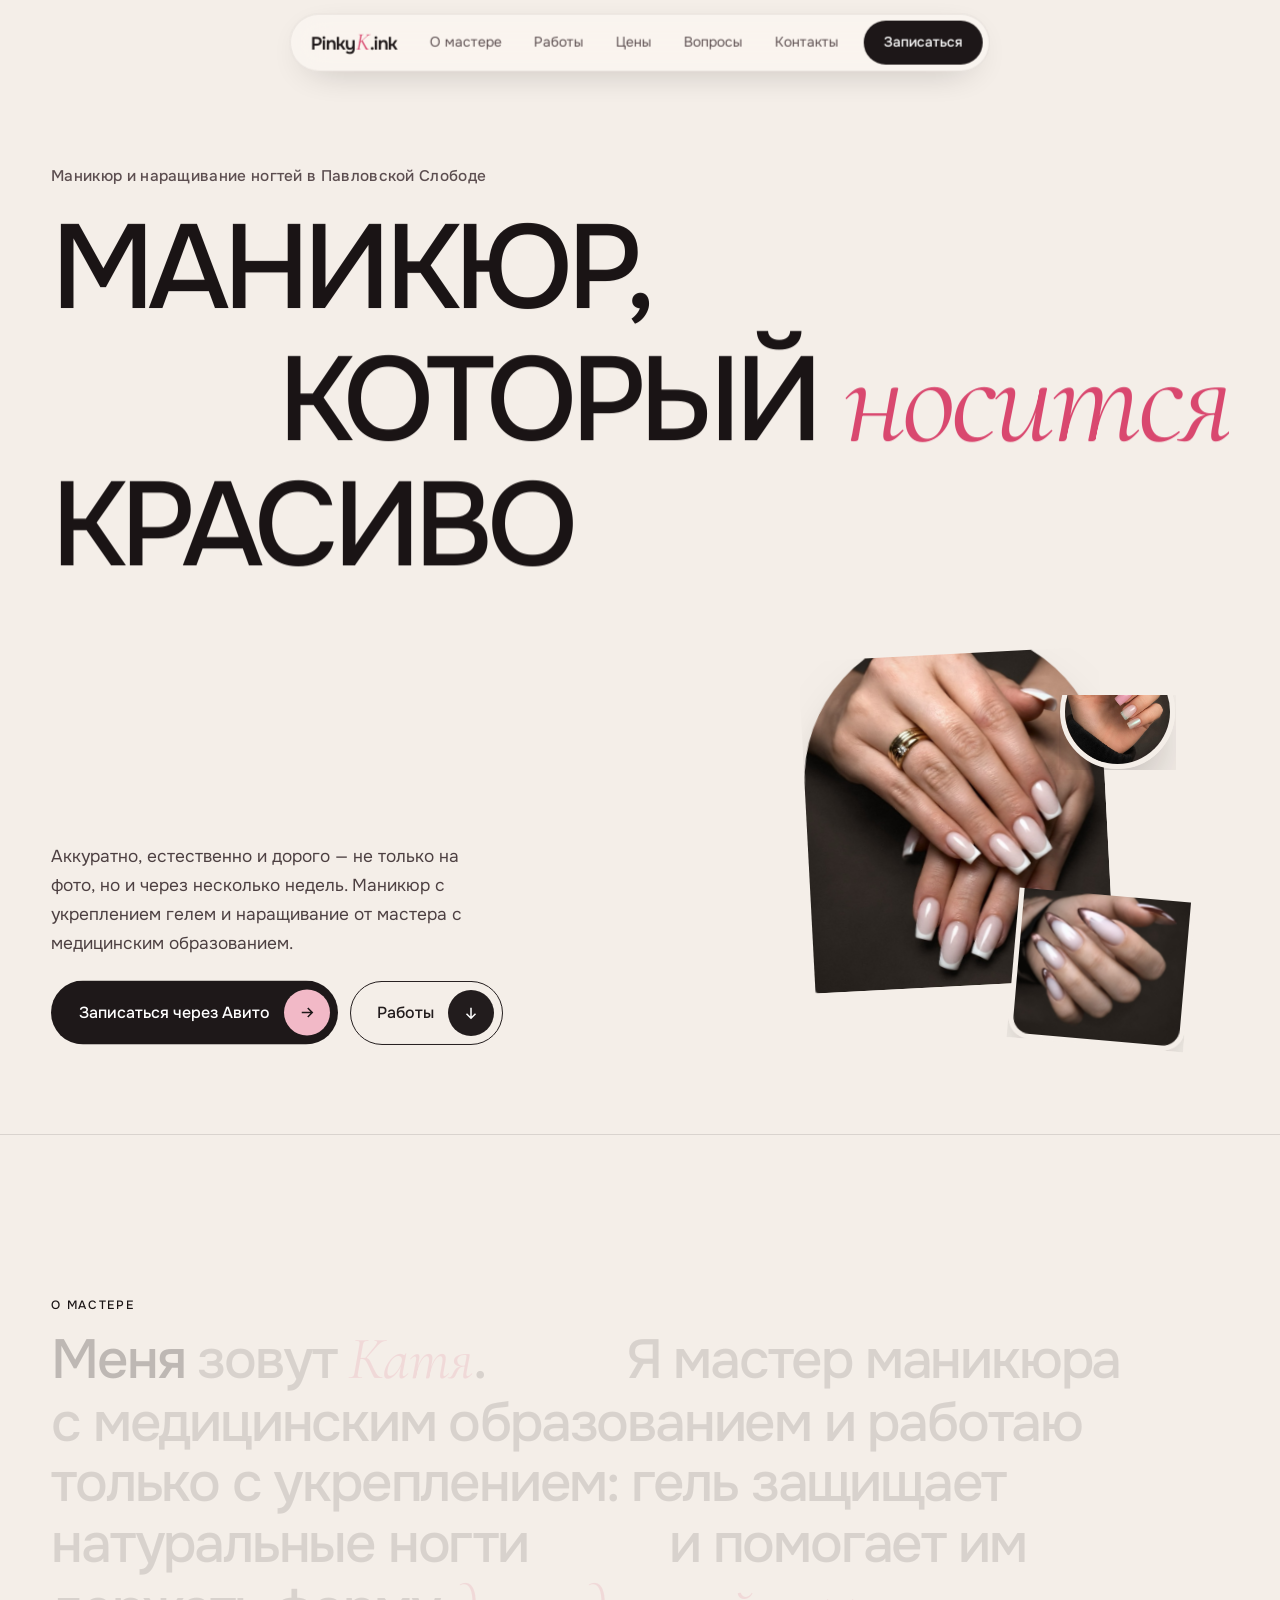
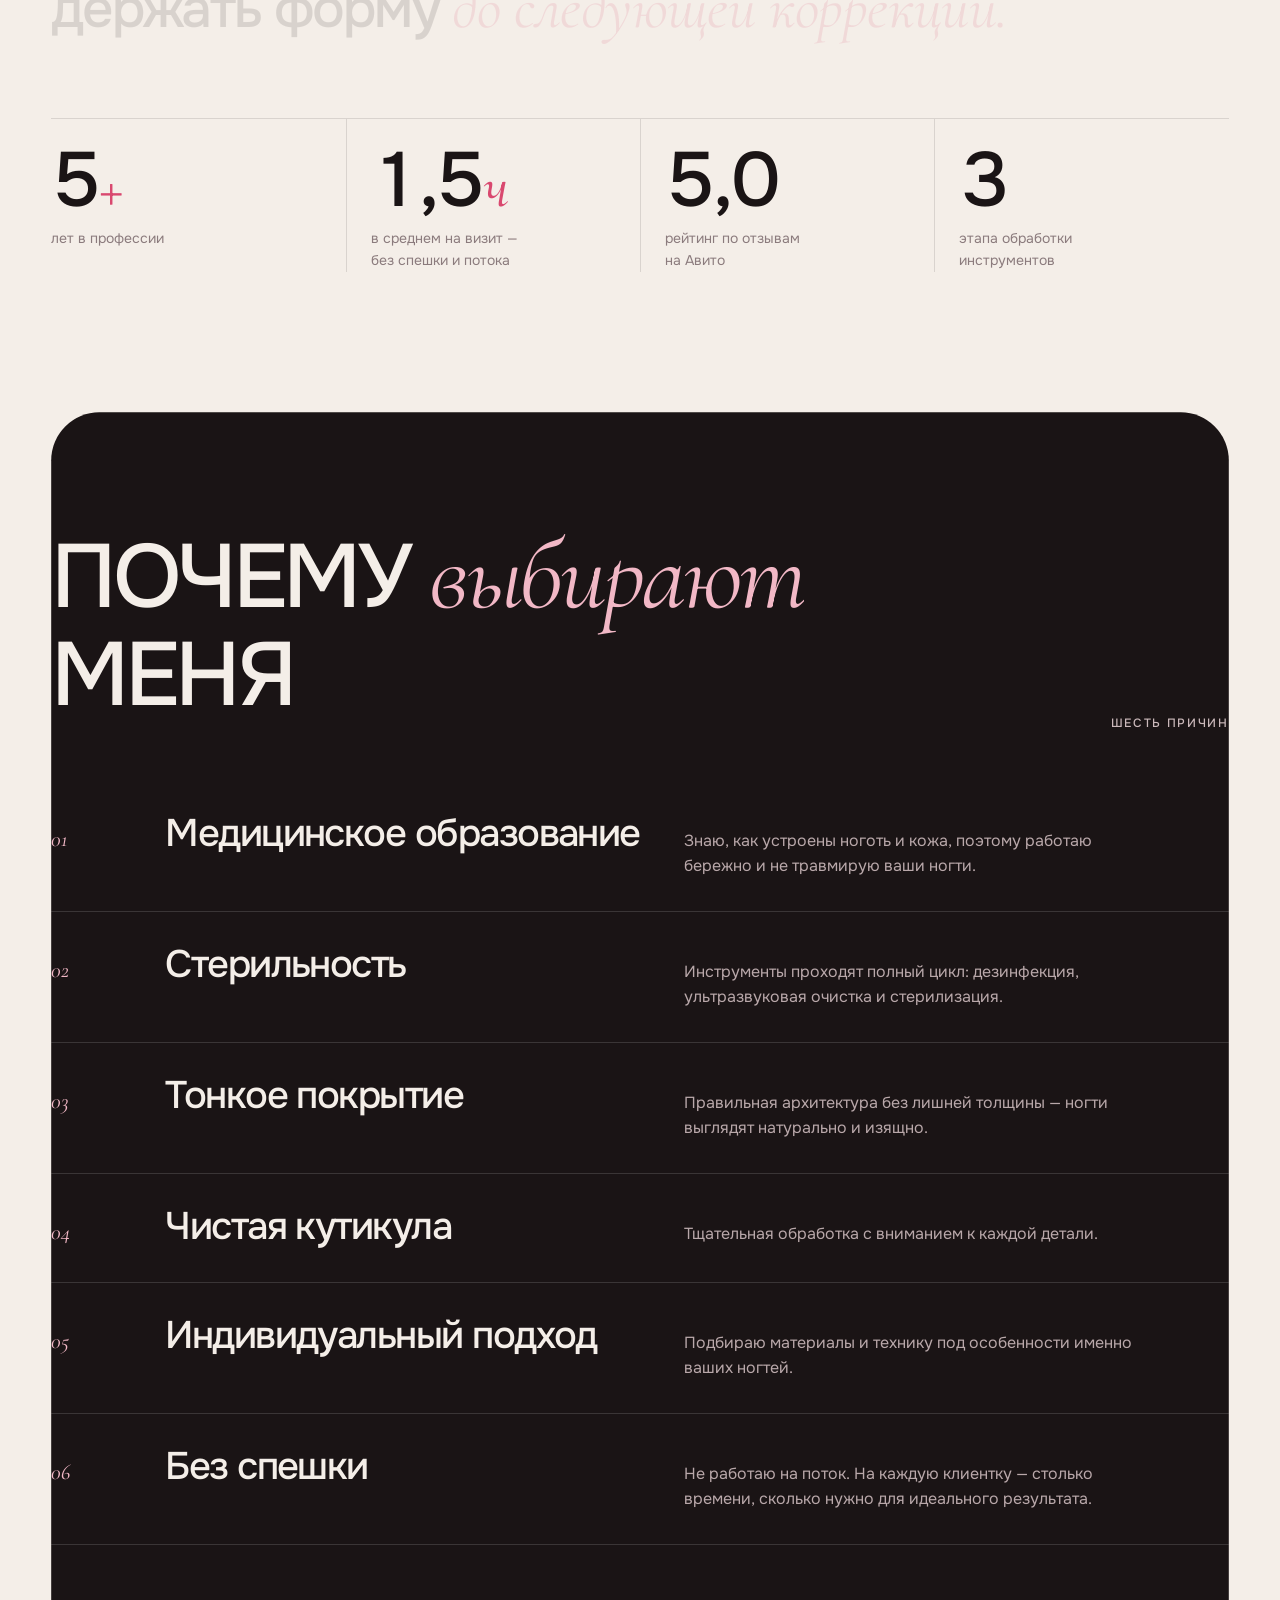
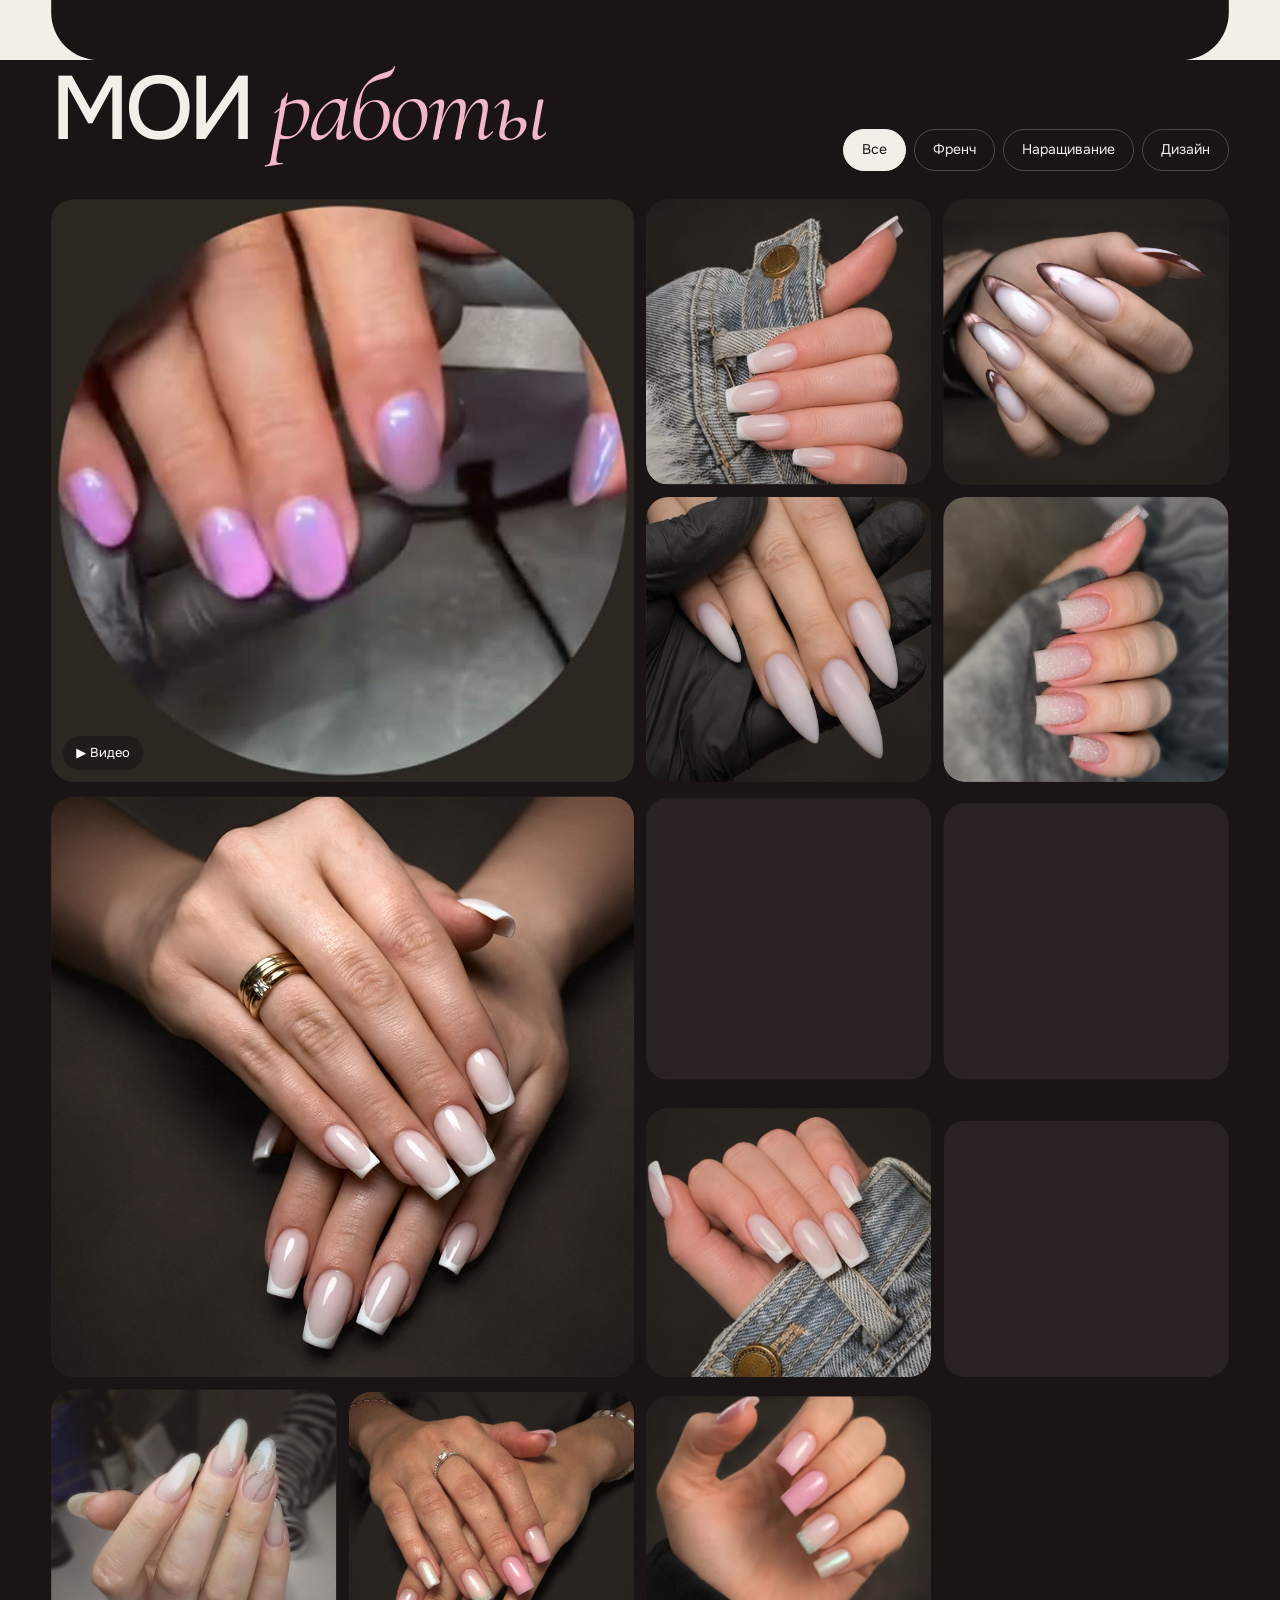
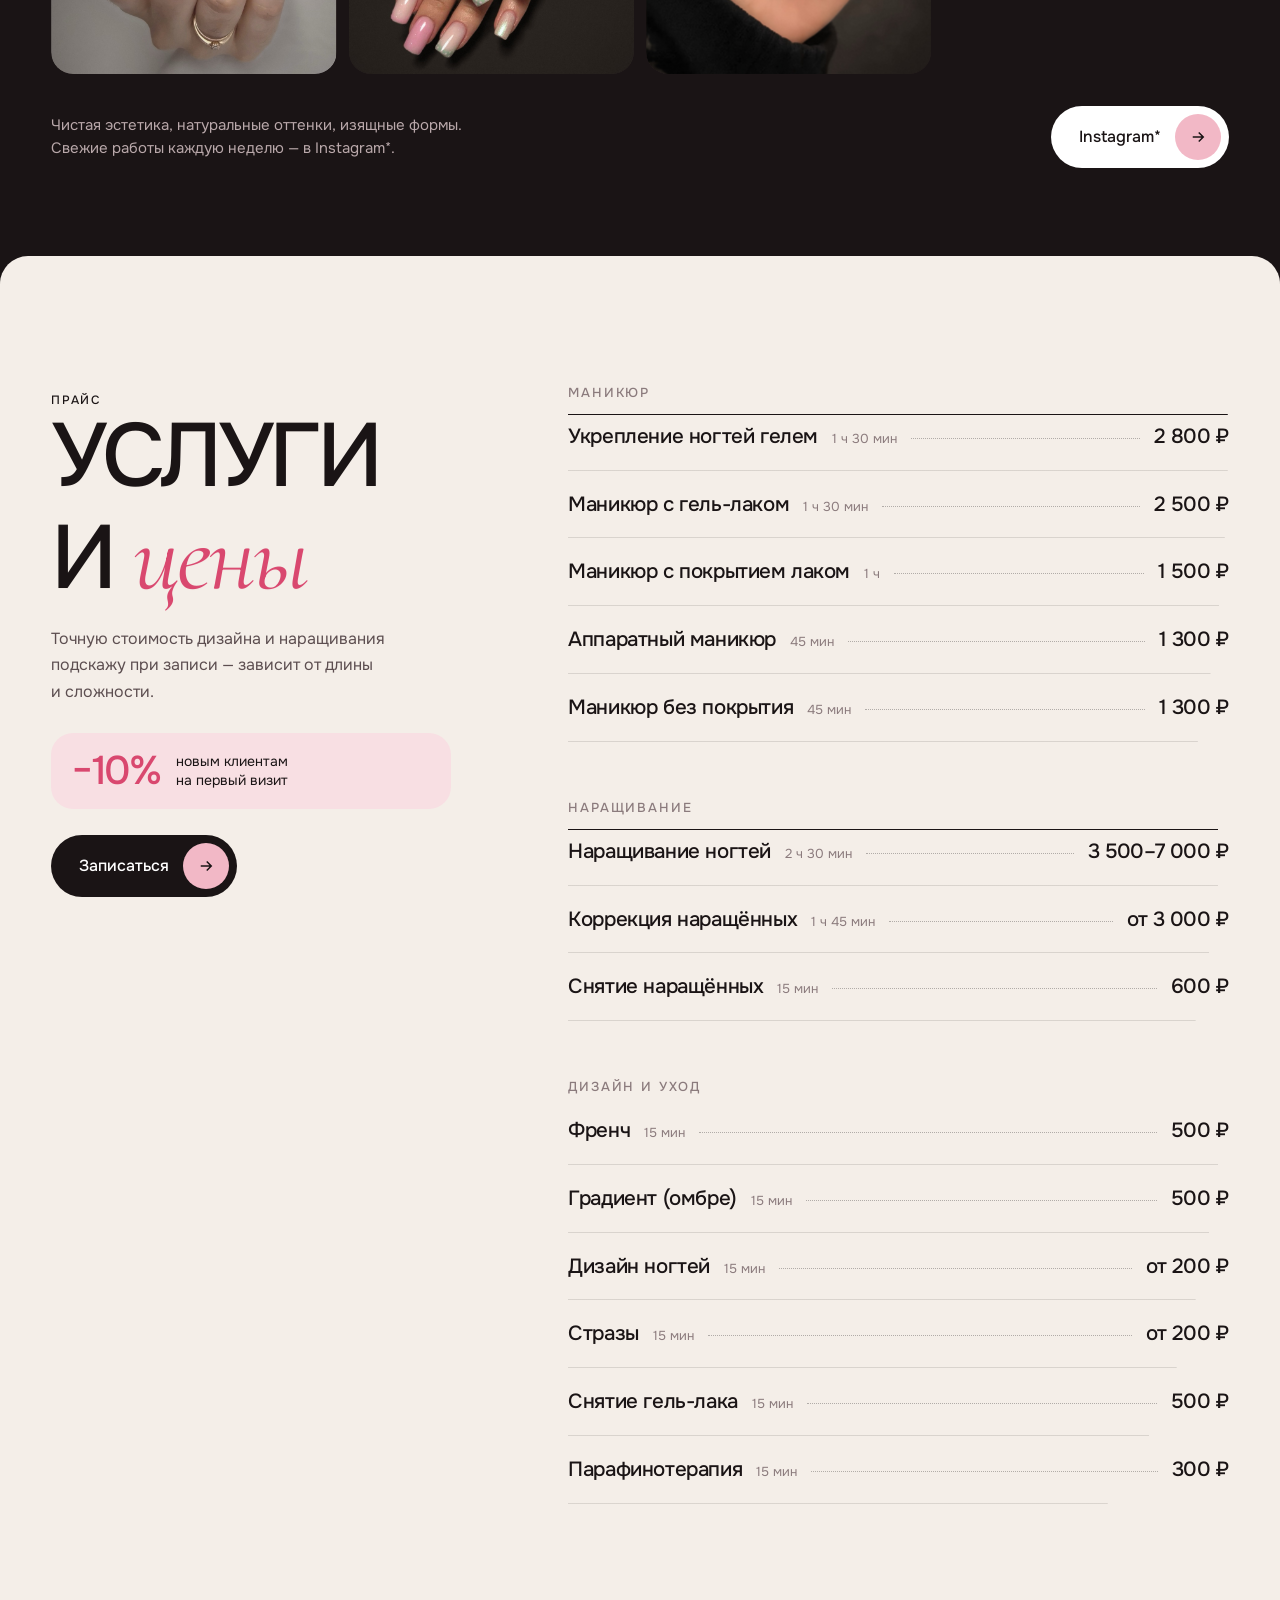
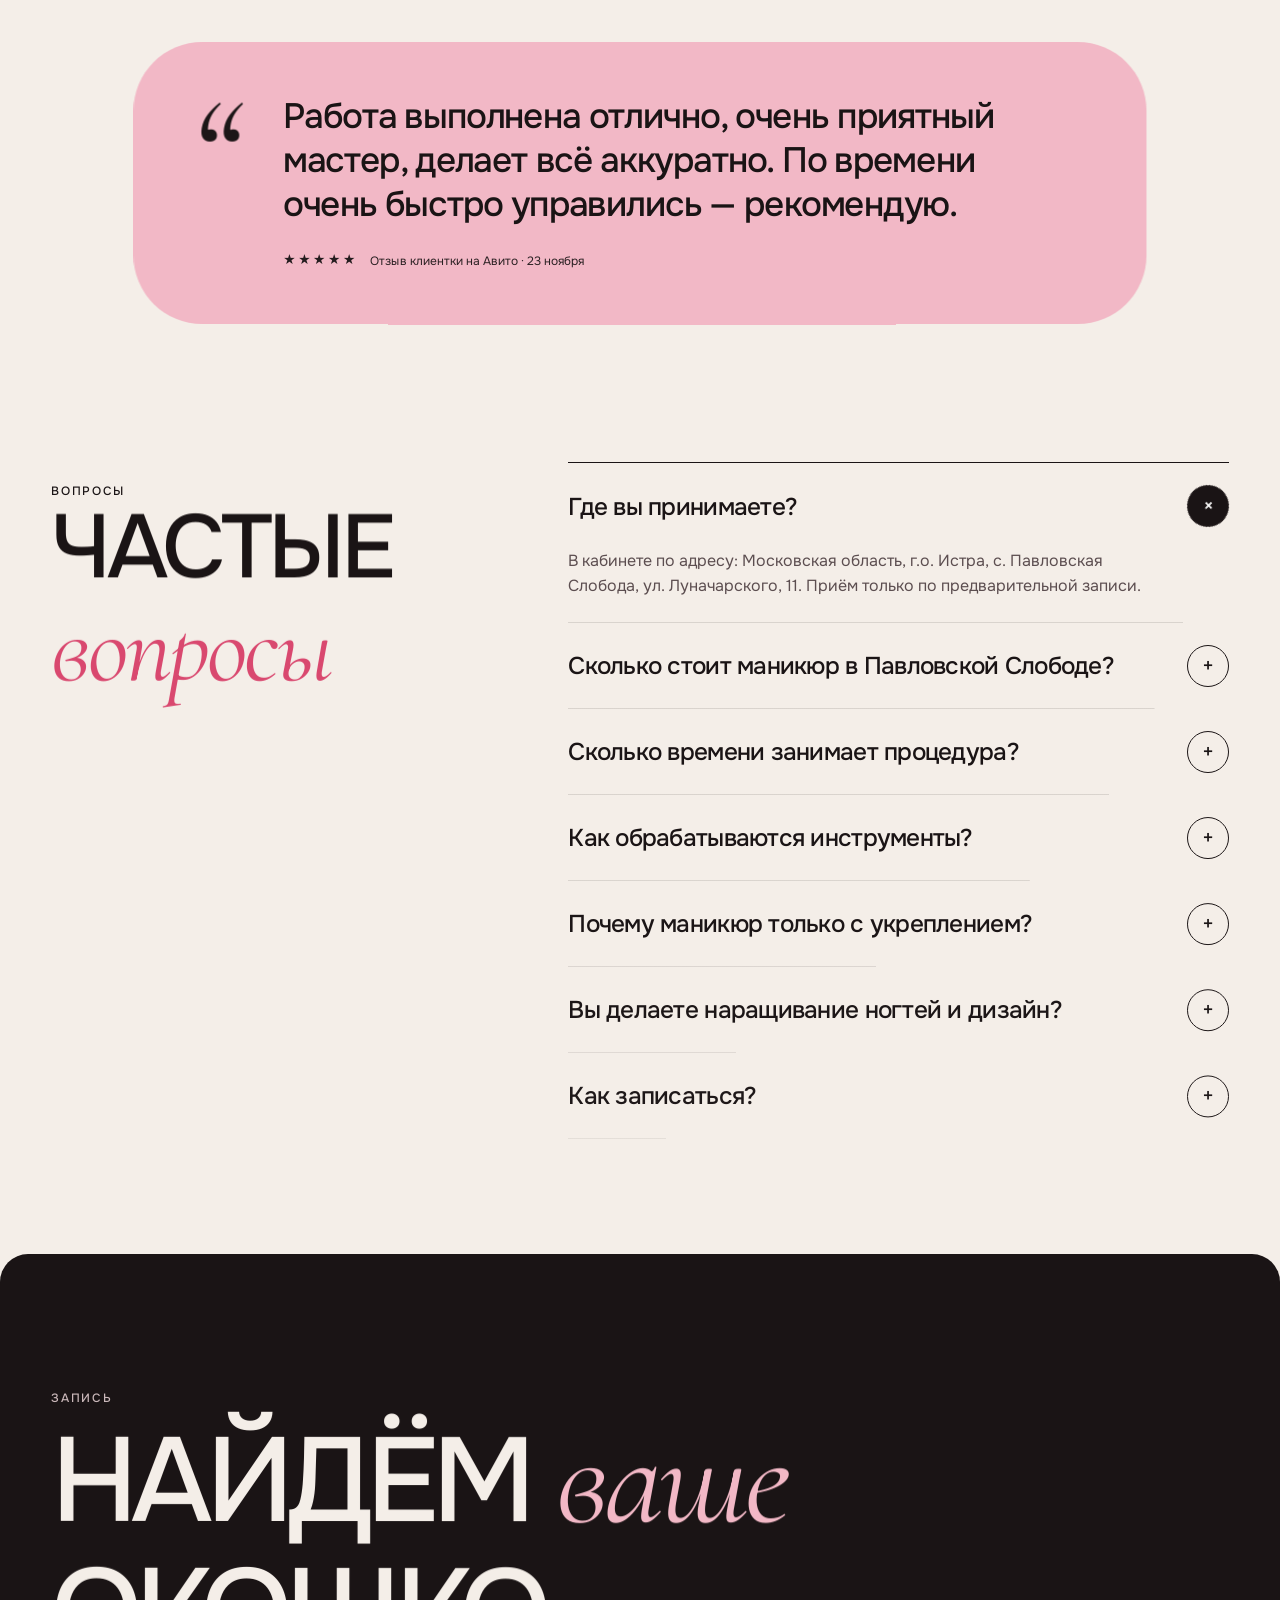
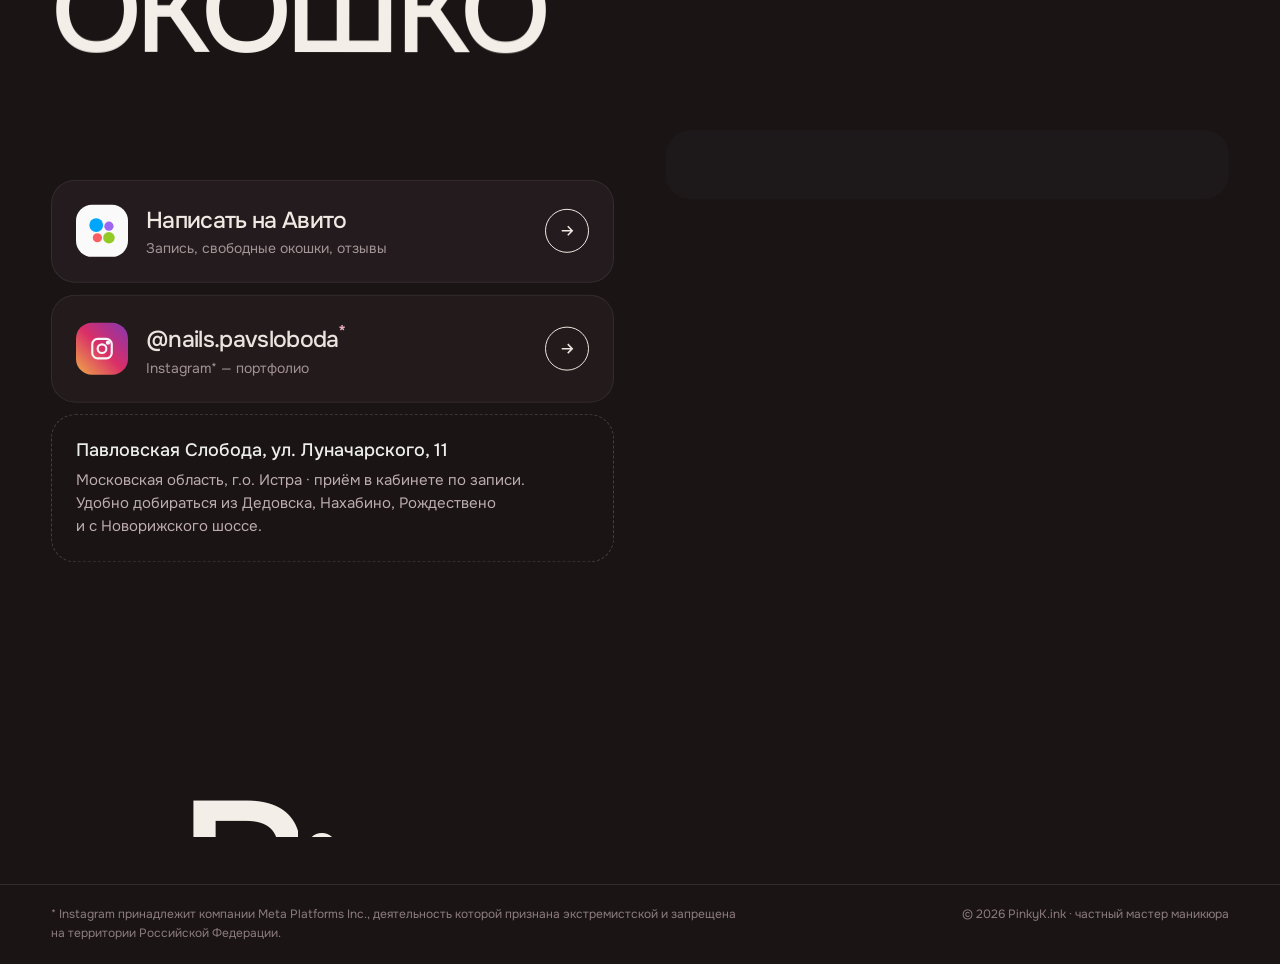
==== commit e7358a58: "Разметка целей для Метрики, отказ от Actions-деплоя Co-Authored-By: Claude Opus 5.5 <noreply@anthrop" ====
--- a/index.html
+++ b/index.html
@@ -706,7 +706,7 @@
   <a class="l" href="#prices">Цены</a>
   <a class="l" href="#faq">Вопросы</a>
   <a class="l" href="#contact">Контакты</a>
-  <a class="cta" href="https://www.avito.ru/pavlovskaya_sloboda/predlozheniya_uslug/manikyur_pavlovskaya_sloboda_8549696573" target="_blank" rel="noopener">Записаться</a>
+  <a class="cta" href="https://www.avito.ru/pavlovskaya_sloboda/predlozheniya_uslug/manikyur_pavlovskaya_sloboda_8549696573" data-goal="avito_click" data-place="nav" target="_blank" rel="noopener">Записаться</a>
 </nav>
 
 <div class="intro" id="intro" aria-hidden="true"><div class="intro-w"><span>Pinky<em>K</em>.ink</span></div><div class="intro-bar"><i></i></div></div>
@@ -725,7 +725,7 @@
       <div>
         <p>Аккуратно, естественно и дорого — не только на фото, но и через несколько недель. Маникюр с укреплением гелем и наращивание от мастера с медицинским образованием.</p>
         <div class="hero-cta">
-          <a class="btn" href="https://www.avito.ru/pavlovskaya_sloboda/predlozheniya_uslug/manikyur_pavlovskaya_sloboda_8549696573" target="_blank" rel="noopener">Записаться через Авито <span class="a"><svg width="18" height="18" viewBox="0 0 24 24" fill="none" stroke="currentColor" stroke-width="2"><path d="M5 12h14M13 6l6 6-6 6"/></svg></span></a>
+          <a class="btn" href="https://www.avito.ru/pavlovskaya_sloboda/predlozheniya_uslug/manikyur_pavlovskaya_sloboda_8549696573" data-goal="avito_click" data-place="hero" target="_blank" rel="noopener">Записаться через Авито <span class="a"><svg width="18" height="18" viewBox="0 0 24 24" fill="none" stroke="currentColor" stroke-width="2"><path d="M5 12h14M13 6l6 6-6 6"/></svg></span></a>
           <a class="btn line" href="#works">Работы <span class="a"><svg width="18" height="18" viewBox="0 0 24 24" fill="none" stroke="currentColor" stroke-width="2"><path d="M12 5v14M6 13l6 6 6-6"/></svg></span></a>
         </div>
       </div>
@@ -796,7 +796,7 @@
     </div>
     <div class="foot">
       <p>Чистая эстетика, натуральные оттенки, изящные формы. Свежие работы каждую неделю — в Instagram*.</p>
-      <a class="btn light" href="https://www.instagram.com/nails.pavsloboda/" target="_blank" rel="noopener">Instagram* <span class="a"><svg width="18" height="18" viewBox="0 0 24 24" fill="none" stroke="currentColor" stroke-width="2"><path d="M5 12h14M13 6l6 6-6 6"/></svg></span></a>
+      <a class="btn light" href="https://www.instagram.com/nails.pavsloboda/" data-goal="instagram_click" data-place="works" target="_blank" rel="noopener">Instagram* <span class="a"><svg width="18" height="18" viewBox="0 0 24 24" fill="none" stroke="currentColor" stroke-width="2"><path d="M5 12h14M13 6l6 6-6 6"/></svg></span></a>
     </div>
   </div>
 </section>
@@ -809,7 +809,7 @@
         <h2 class="h-l" data-split style="margin-top:18px">Услуги<br>и <em style="color:var(--hot)">цены</em></h2>
         <p>Точную стоимость дизайна и наращивания подскажу при записи — зависит от длины и сложности.</p>
         <div class="sale"><b>−10%</b><span>новым клиентам<br>на первый визит</span></div>
-        <a class="btn" href="https://www.avito.ru/pavlovskaya_sloboda/predlozheniya_uslug/manikyur_pavlovskaya_sloboda_8549696573" target="_blank" rel="noopener">Записаться <span class="a"><svg width="18" height="18" viewBox="0 0 24 24" fill="none" stroke="currentColor" stroke-width="2"><path d="M5 12h14M13 6l6 6-6 6"/></svg></span></a>
+        <a class="btn" href="https://www.avito.ru/pavlovskaya_sloboda/predlozheniya_uslug/manikyur_pavlovskaya_sloboda_8549696573" data-goal="avito_click" data-place="prices" target="_blank" rel="noopener">Записаться <span class="a"><svg width="18" height="18" viewBox="0 0 24 24" fill="none" stroke="currentColor" stroke-width="2"><path d="M5 12h14M13 6l6 6-6 6"/></svg></span></a>
       </div>
       <div>
         <div class="grp">
@@ -878,12 +878,12 @@
     <h2 class="h-xl" data-split style="margin-top:20px">Найдём <em>ваше</em><br>окошко</h2>
     <div class="grid">
       <div class="ways">
-        <a class="way" href="https://www.avito.ru/pavlovskaya_sloboda/predlozheniya_uslug/manikyur_pavlovskaya_sloboda_8549696573" target="_blank" rel="noopener">
+        <a class="way" href="https://www.avito.ru/pavlovskaya_sloboda/predlozheniya_uslug/manikyur_pavlovskaya_sloboda_8549696573" data-goal="avito_click" data-place="contact" target="_blank" rel="noopener">
           <span class="ic"><svg width="30" height="30" viewBox="0 0 26 26"><circle cx="8" cy="8" r="6" fill="#00AAFF"/><circle cx="19" cy="9" r="4" fill="#A169F7"/><circle cx="9" cy="19" r="4" fill="#FF6163"/><circle cx="19" cy="19" r="5" fill="#97CF26"/></svg></span>
           <span><b>Написать на Авито</b><small>Запись, свободные окошки, отзывы</small></span>
           <span class="go"><svg width="18" height="18" viewBox="0 0 24 24" fill="none" stroke="currentColor" stroke-width="2"><path d="M5 12h14M13 6l6 6-6 6"/></svg></span>
         </a>
-        <a class="way" href="https://www.instagram.com/nails.pavsloboda/" target="_blank" rel="noopener">
+        <a class="way" href="https://www.instagram.com/nails.pavsloboda/" data-goal="instagram_click" data-place="contact" target="_blank" rel="noopener">
           <span class="ic" style="background:linear-gradient(45deg,#f9b14b,#e1306c,#8a3ab9)"><svg width="26" height="26" viewBox="0 0 24 24" fill="none" stroke="#fff" stroke-width="2"><rect x="3" y="3" width="18" height="18" rx="5"/><circle cx="12" cy="12" r="4"/><circle cx="17.5" cy="6.5" r="1" fill="#fff"/></svg></span>
           <span><b>@nails.pavsloboda<sup>*</sup></b><small>Instagram* — портфолио</small></span>
           <span class="go"><svg width="18" height="18" viewBox="0 0 24 24" fill="none" stroke="currentColor" stroke-width="2"><path d="M5 12h14M13 6l6 6-6 6"/></svg></span>
@@ -903,7 +903,7 @@
 </section>
 </main>
 
-<a class="mbar" id="mbar" href="https://www.avito.ru/pavlovskaya_sloboda/predlozheniya_uslug/manikyur_pavlovskaya_sloboda_8549696573" target="_blank" rel="noopener">Записаться · −10% на первый визит <span class="a"><svg width="18" height="18" viewBox="0 0 24 24" fill="none" stroke="currentColor" stroke-width="2"><path d="M5 12h14M13 6l6 6-6 6"/></svg></span></a>
+<a class="mbar" id="mbar" href="https://www.avito.ru/pavlovskaya_sloboda/predlozheniya_uslug/manikyur_pavlovskaya_sloboda_8549696573" data-goal="avito_click" data-place="mobile_bar" target="_blank" rel="noopener">Записаться · −10% на первый визит <span class="a"><svg width="18" height="18" viewBox="0 0 24 24" fill="none" stroke="currentColor" stroke-width="2"><path d="M5 12h14M13 6l6 6-6 6"/></svg></span></a>
 
 <div class="lb" id="lb" role="dialog" aria-modal="true">
   <button class="x" aria-label="Закрыть">✕</button>
@@ -951,5 +951,6 @@
 <script src="js/CustomEase.min.js" defer></script>
 <script src="js/lenis.min.js" defer></script>
 <script src="js/motion.js" defer></script>
+<script src="js/track.js" defer></script>
 </body>
 </html>
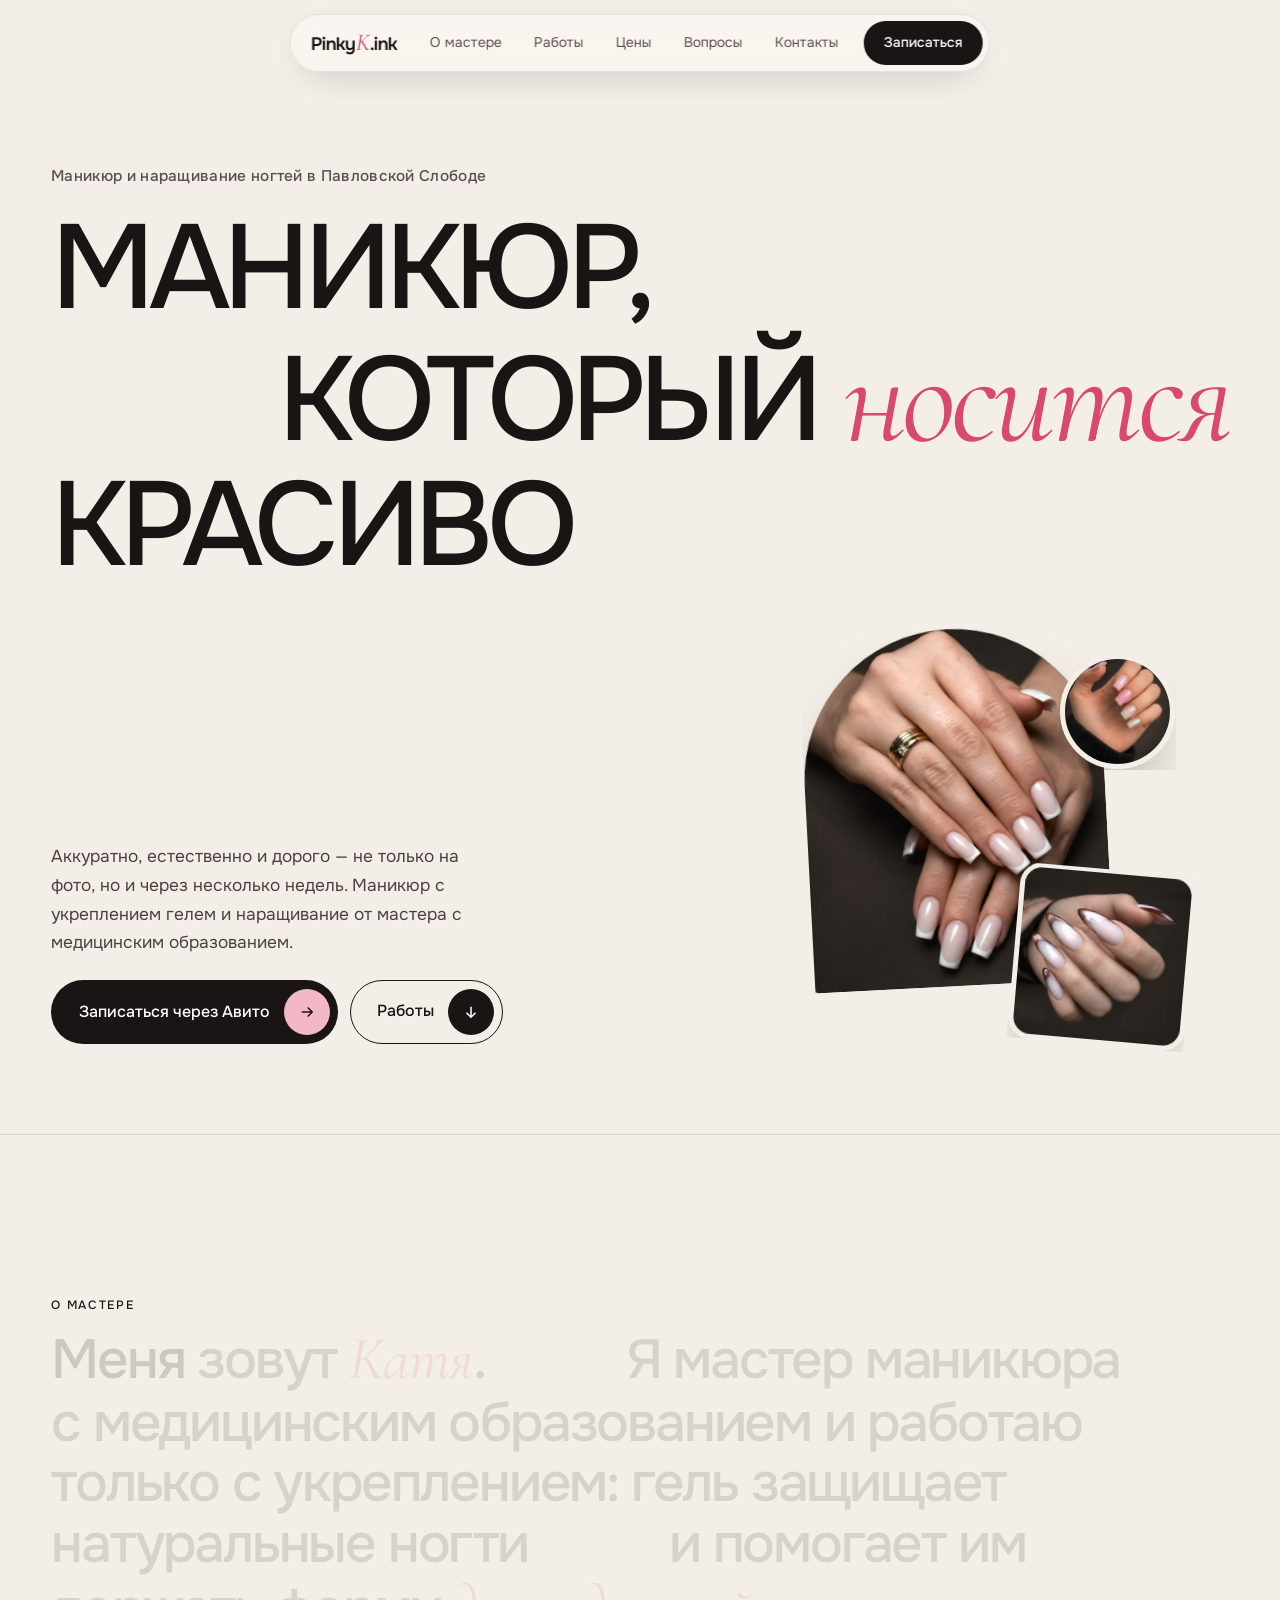
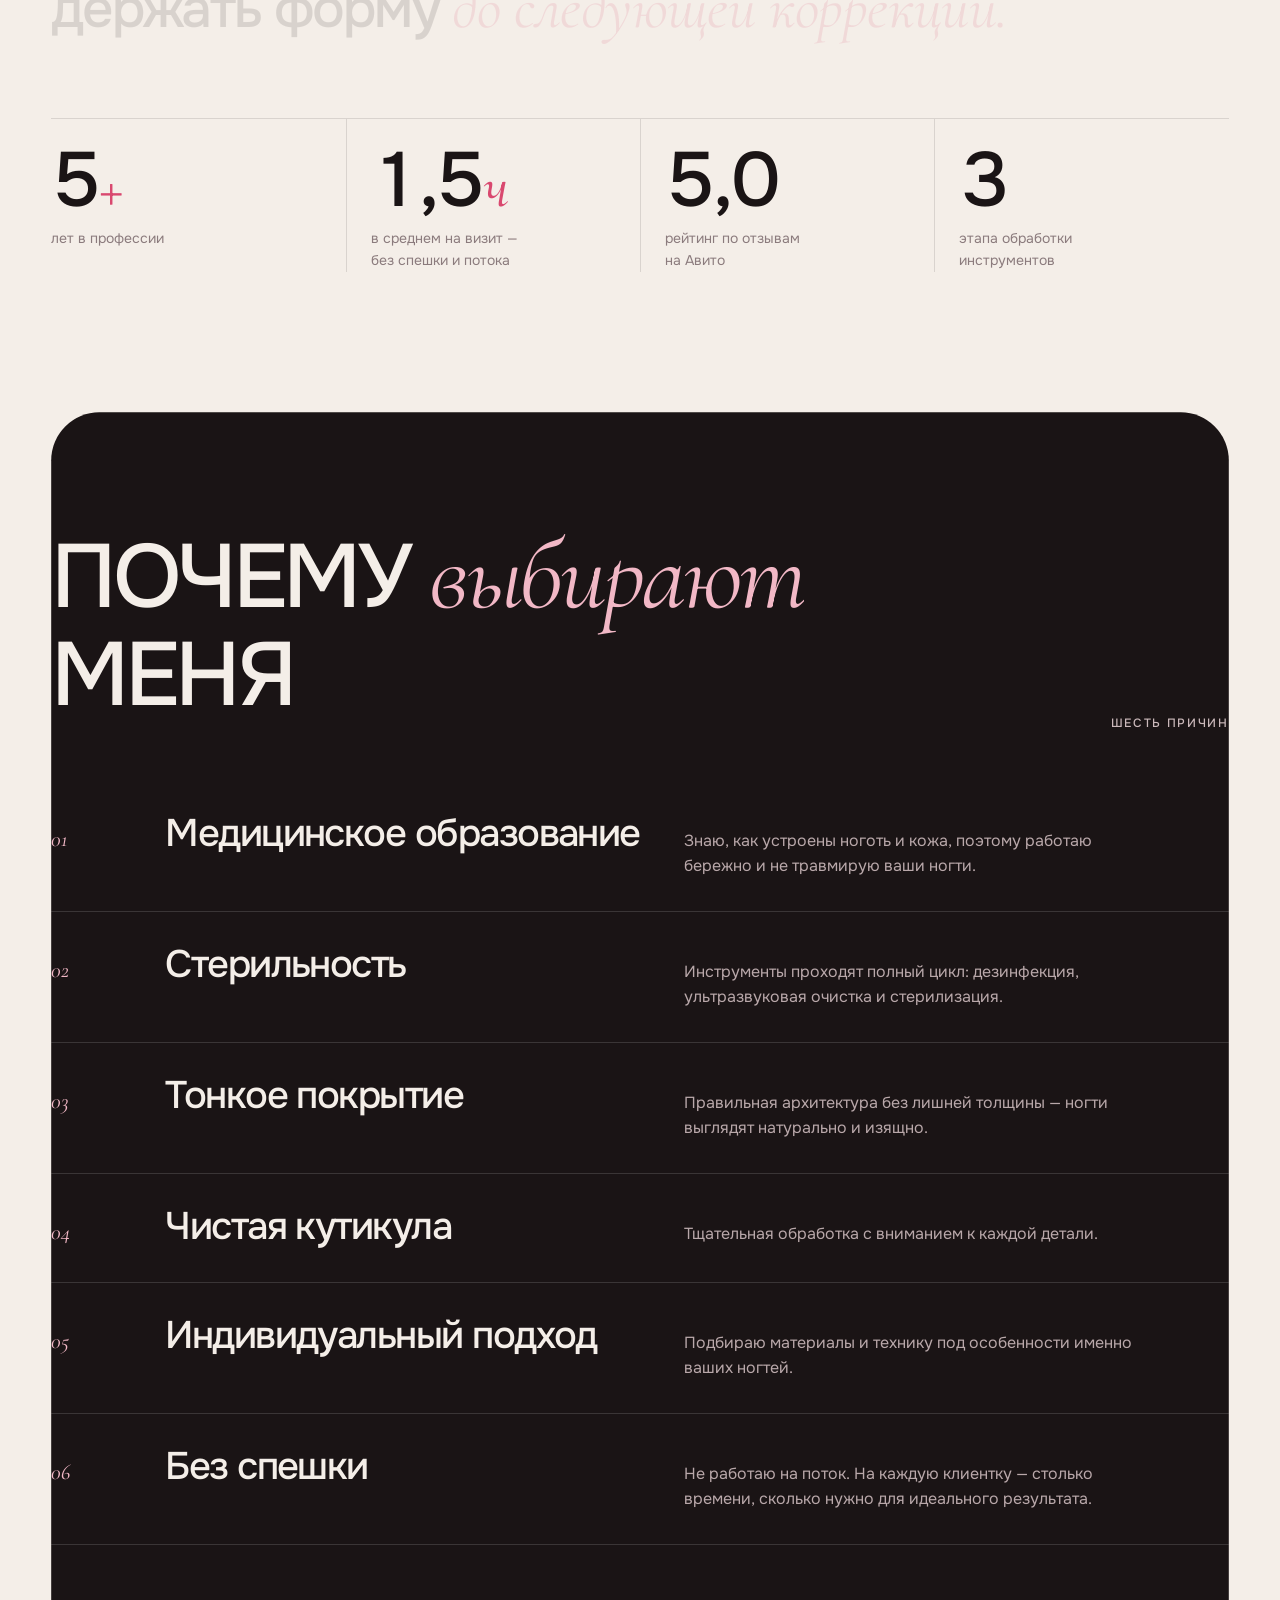
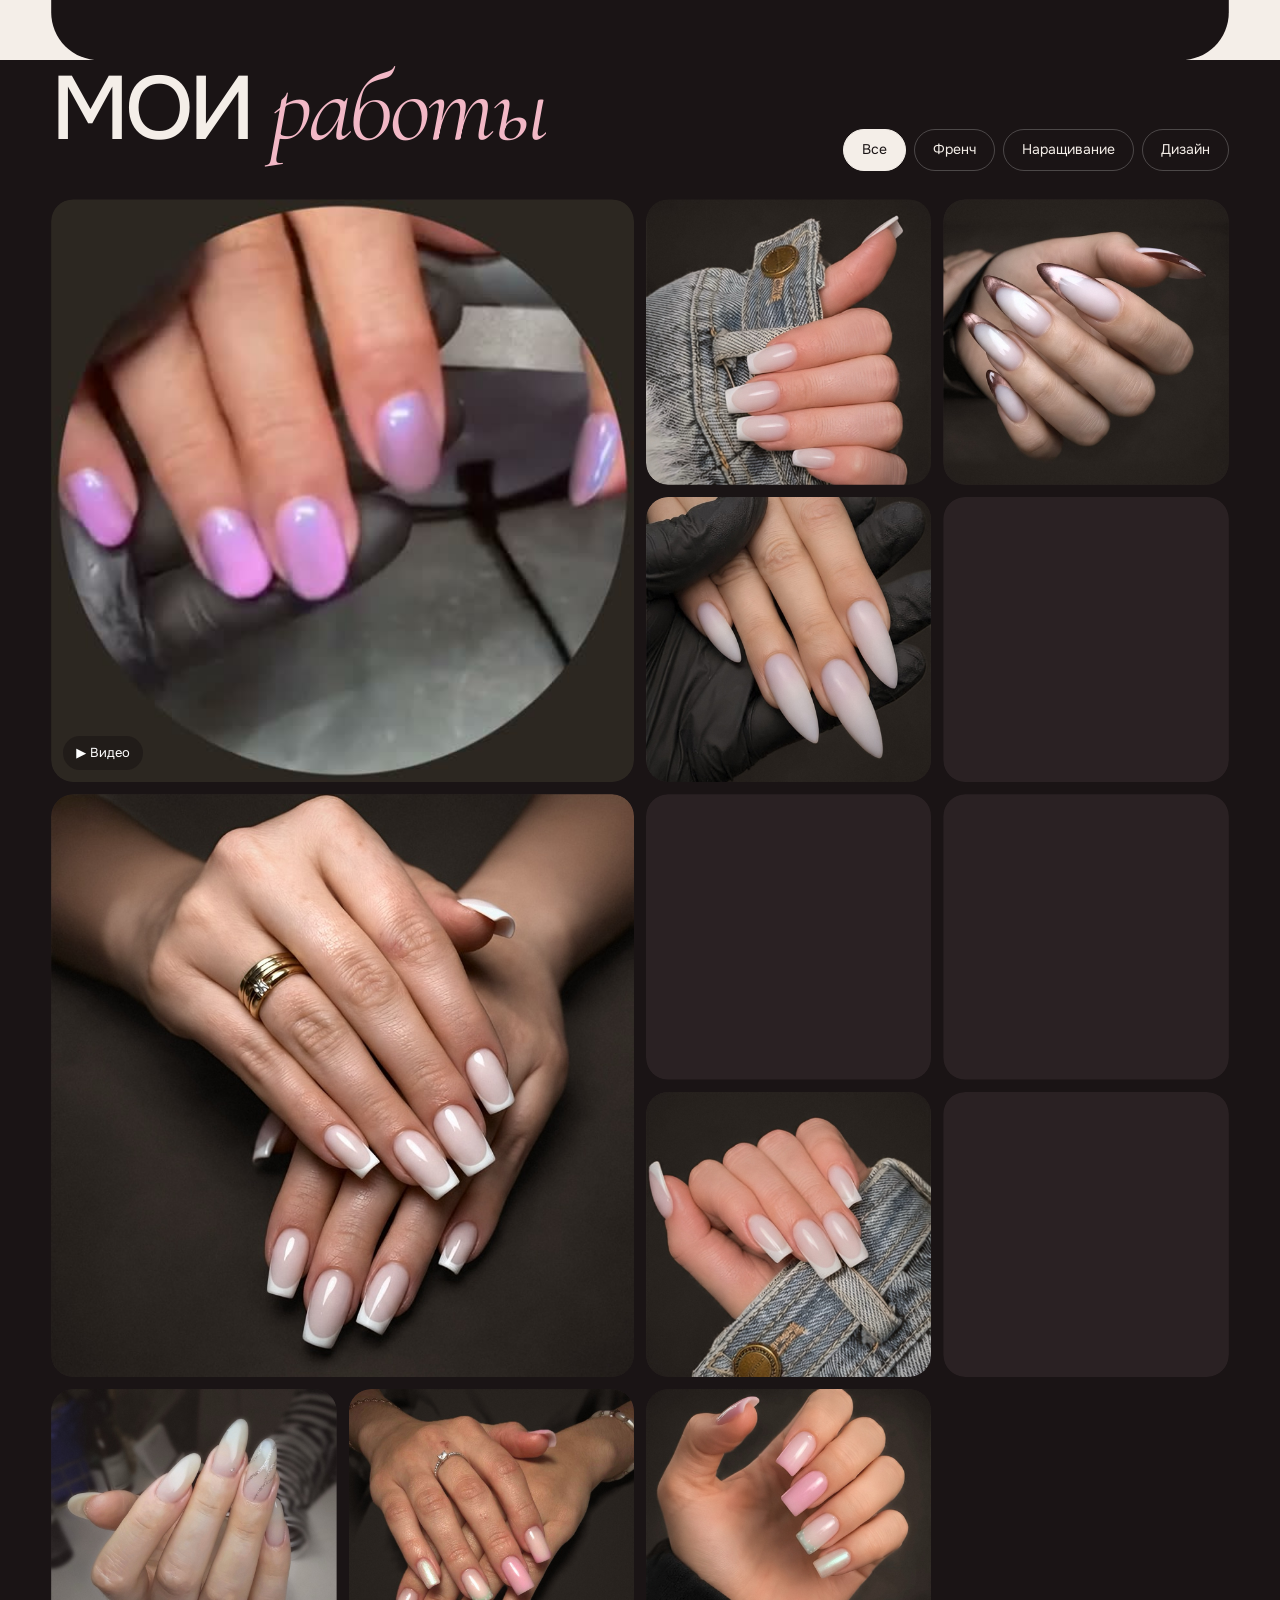
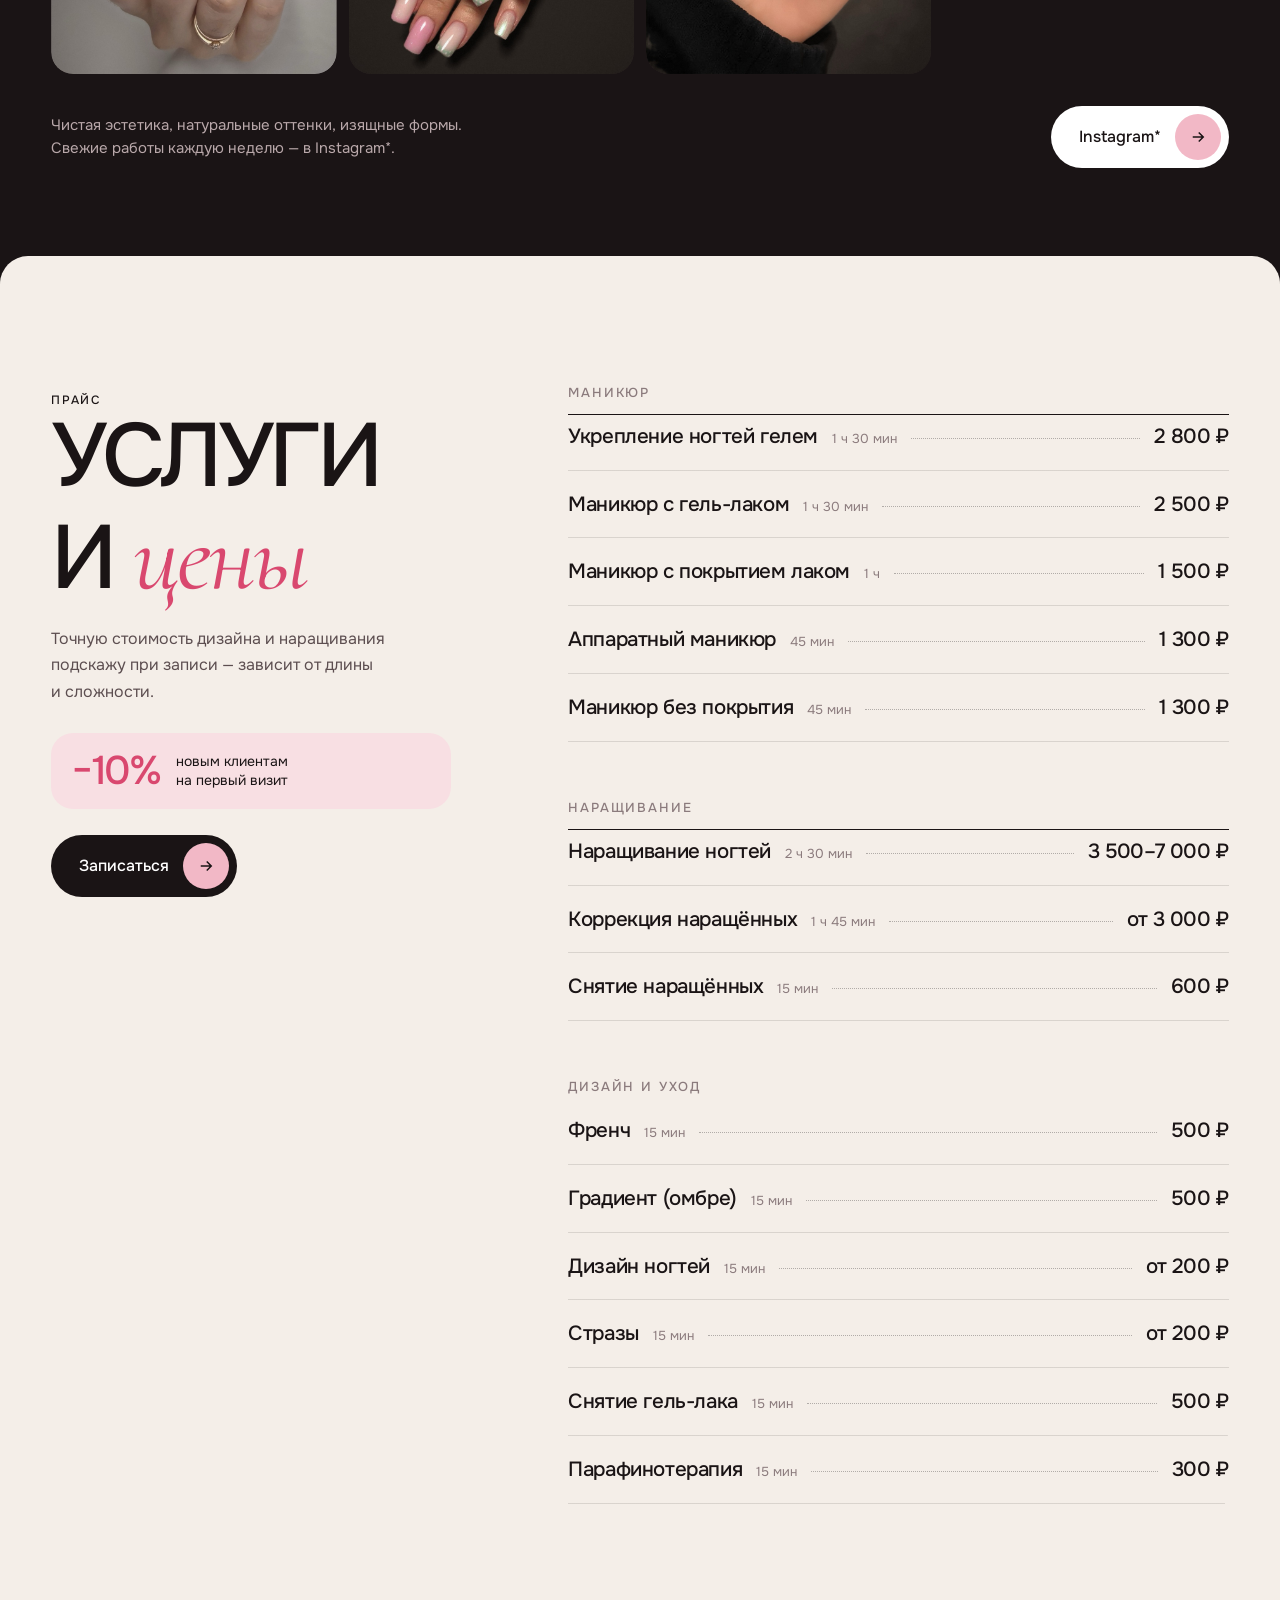
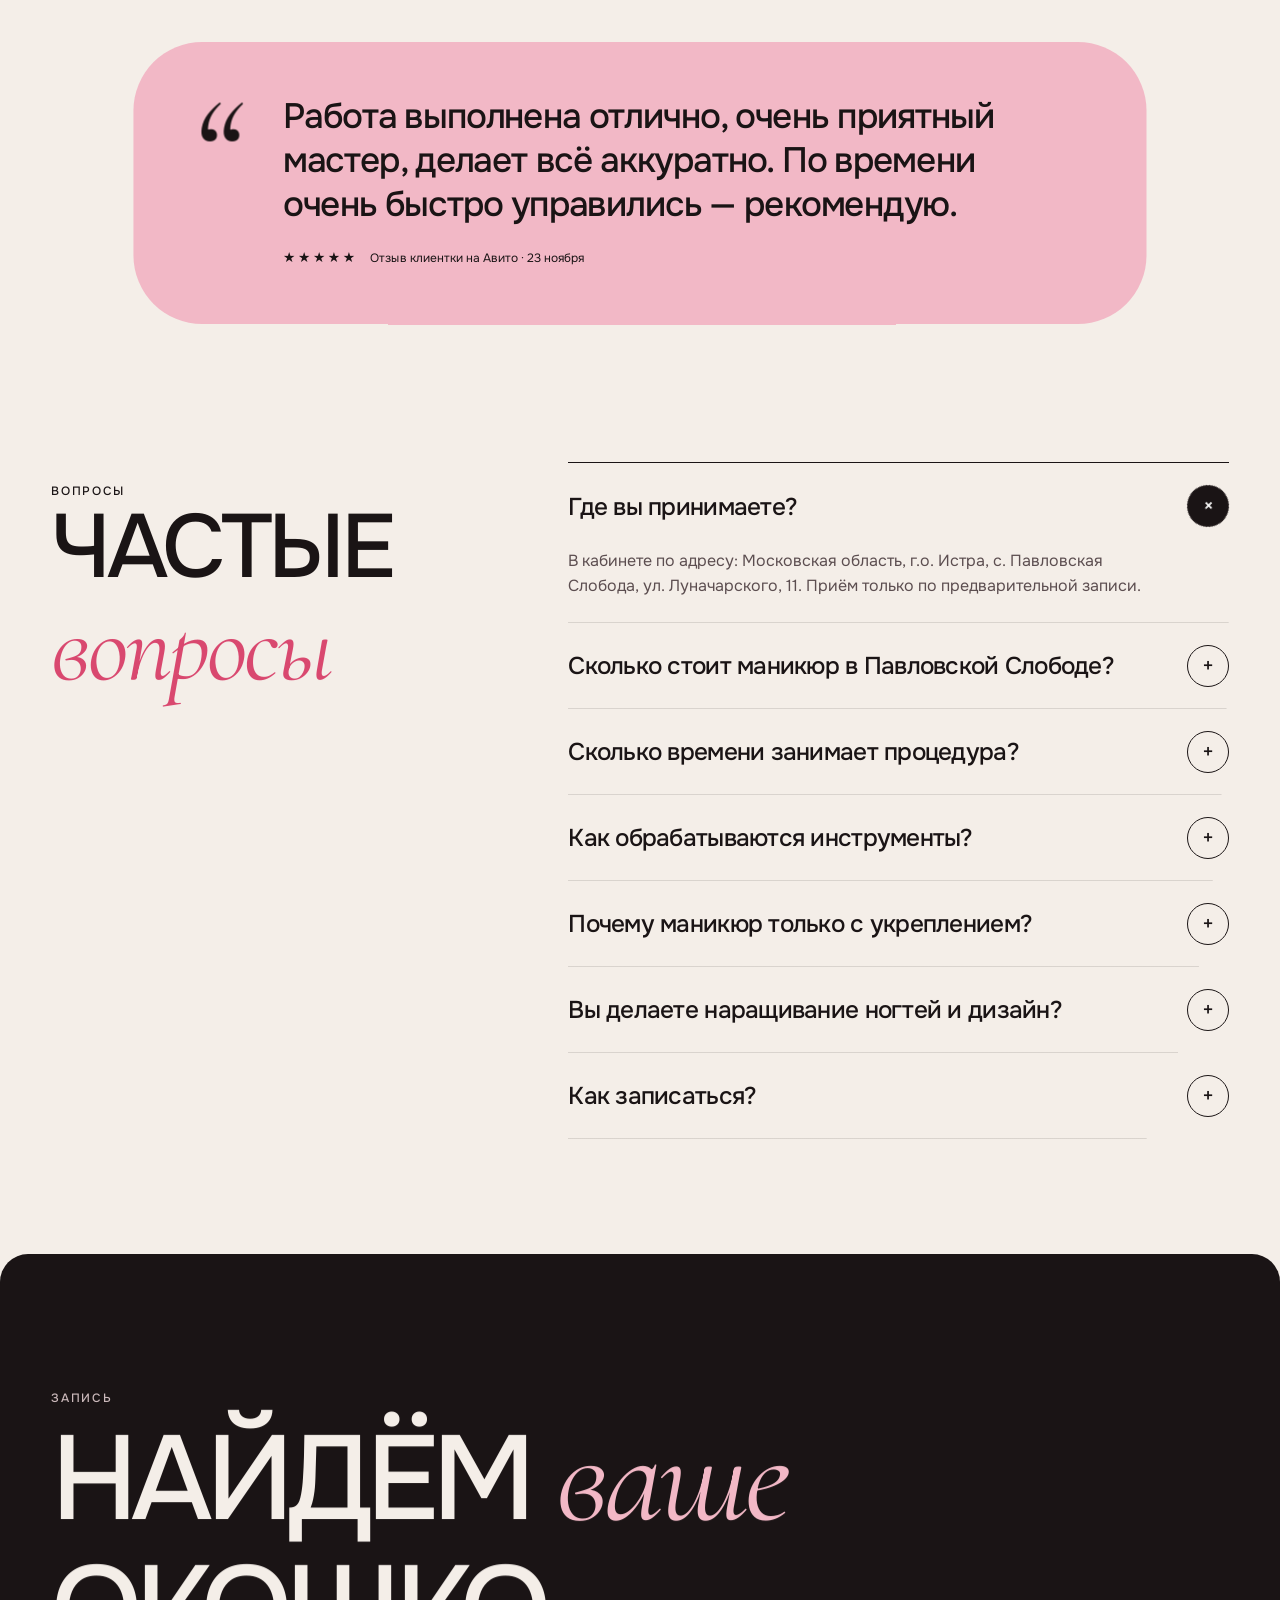
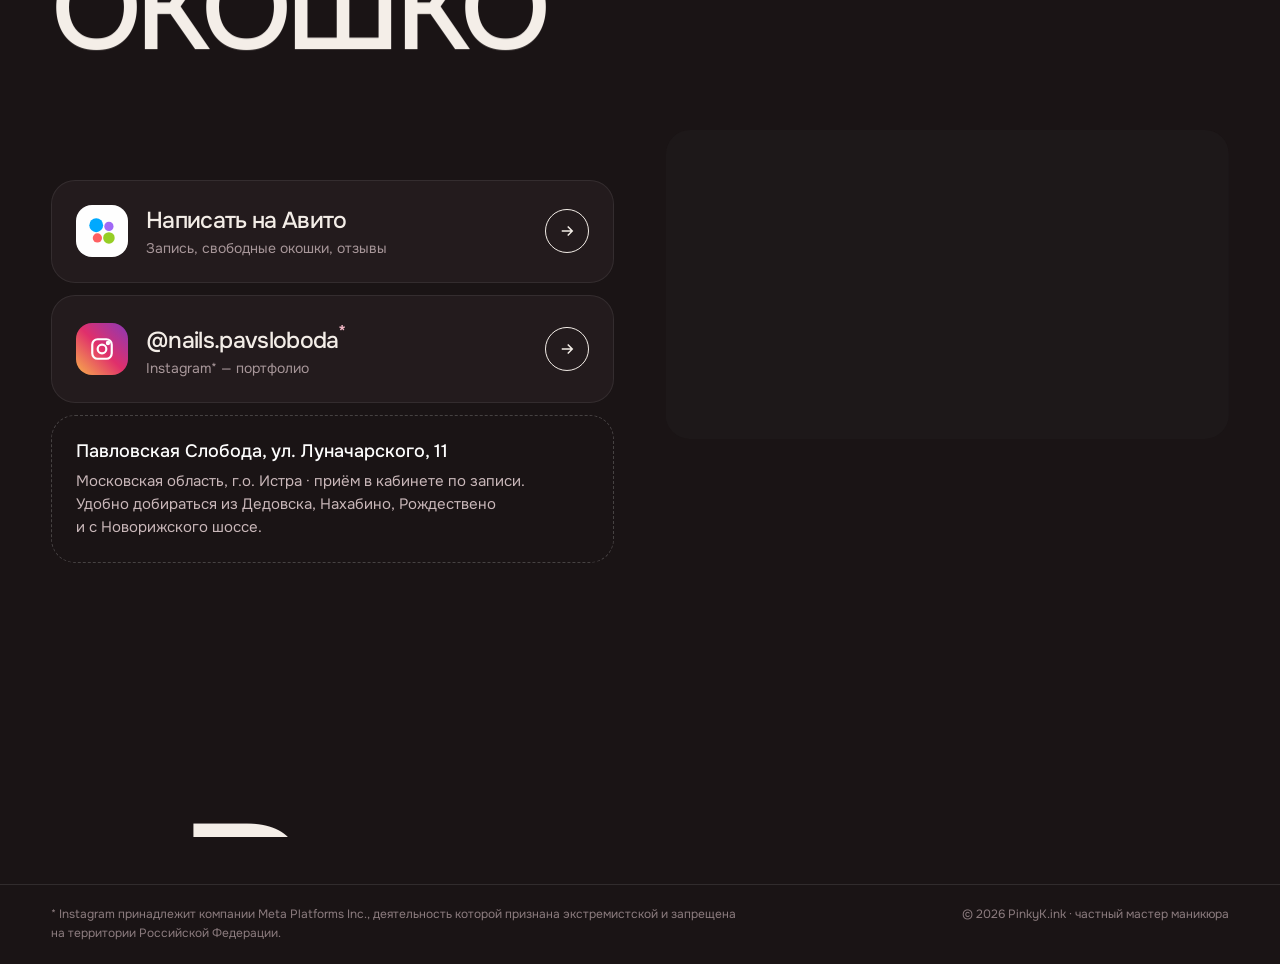
==== commit aa50040b: "Яндекс Метрика 114680630 с Вебвизором и целями Co-Authored-By: Claude Opus 5.5 <noreply@anthropic.co" ====
--- a/index.html
+++ b/index.html
@@ -35,6 +35,7 @@
 <link rel="apple-touch-icon" href="/apple-touch-icon.png">
 <link rel="manifest" href="/site.webmanifest">
 <link rel="preload" as="image" href="img/01.jpg" fetchpriority="high">
+<link rel="preconnect" href="https://mc.yandex.ru">
 <link rel="preconnect" href="https://fonts.googleapis.com">
 <link rel="preconnect" href="https://fonts.gstatic.com" crossorigin>
 <link href="https://fonts.googleapis.com/css2?family=Cormorant+Garamond:ital,wght@1,400;1,500&family=Onest:wght@400;500;600&display=swap" rel="stylesheet">
@@ -696,6 +697,18 @@
   .hero h1 .ln>span{transform:none}
 }
 </style>
+<!-- Yandex.Metrika counter -->
+<script>
+window.PK_YM_ID=114680630;
+(function(m,e,t,r,i,k,a){m[i]=m[i]||function(){(m[i].a=m[i].a||[]).push(arguments)};
+m[i].l=1*new Date();
+for(var j=0;j<document.scripts.length;j++){if(document.scripts[j].src===r){return;}}
+k=e.createElement(t),a=e.getElementsByTagName(t)[0],k.async=1,k.src=r,a.parentNode.insertBefore(k,a)})
+(window,document,"script","https://mc.yandex.ru/metrika/tag.js","ym");
+ym(114680630,"init",{clickmap:true,trackLinks:true,accurateTrackBounce:true,webvisor:true});
+</script>
+<noscript><div><img src="https://mc.yandex.ru/watch/114680630" style="position:absolute;left:-9999px;" alt=""></div></noscript>
+<!-- /Yandex.Metrika counter -->
 </head>
 <body>
 
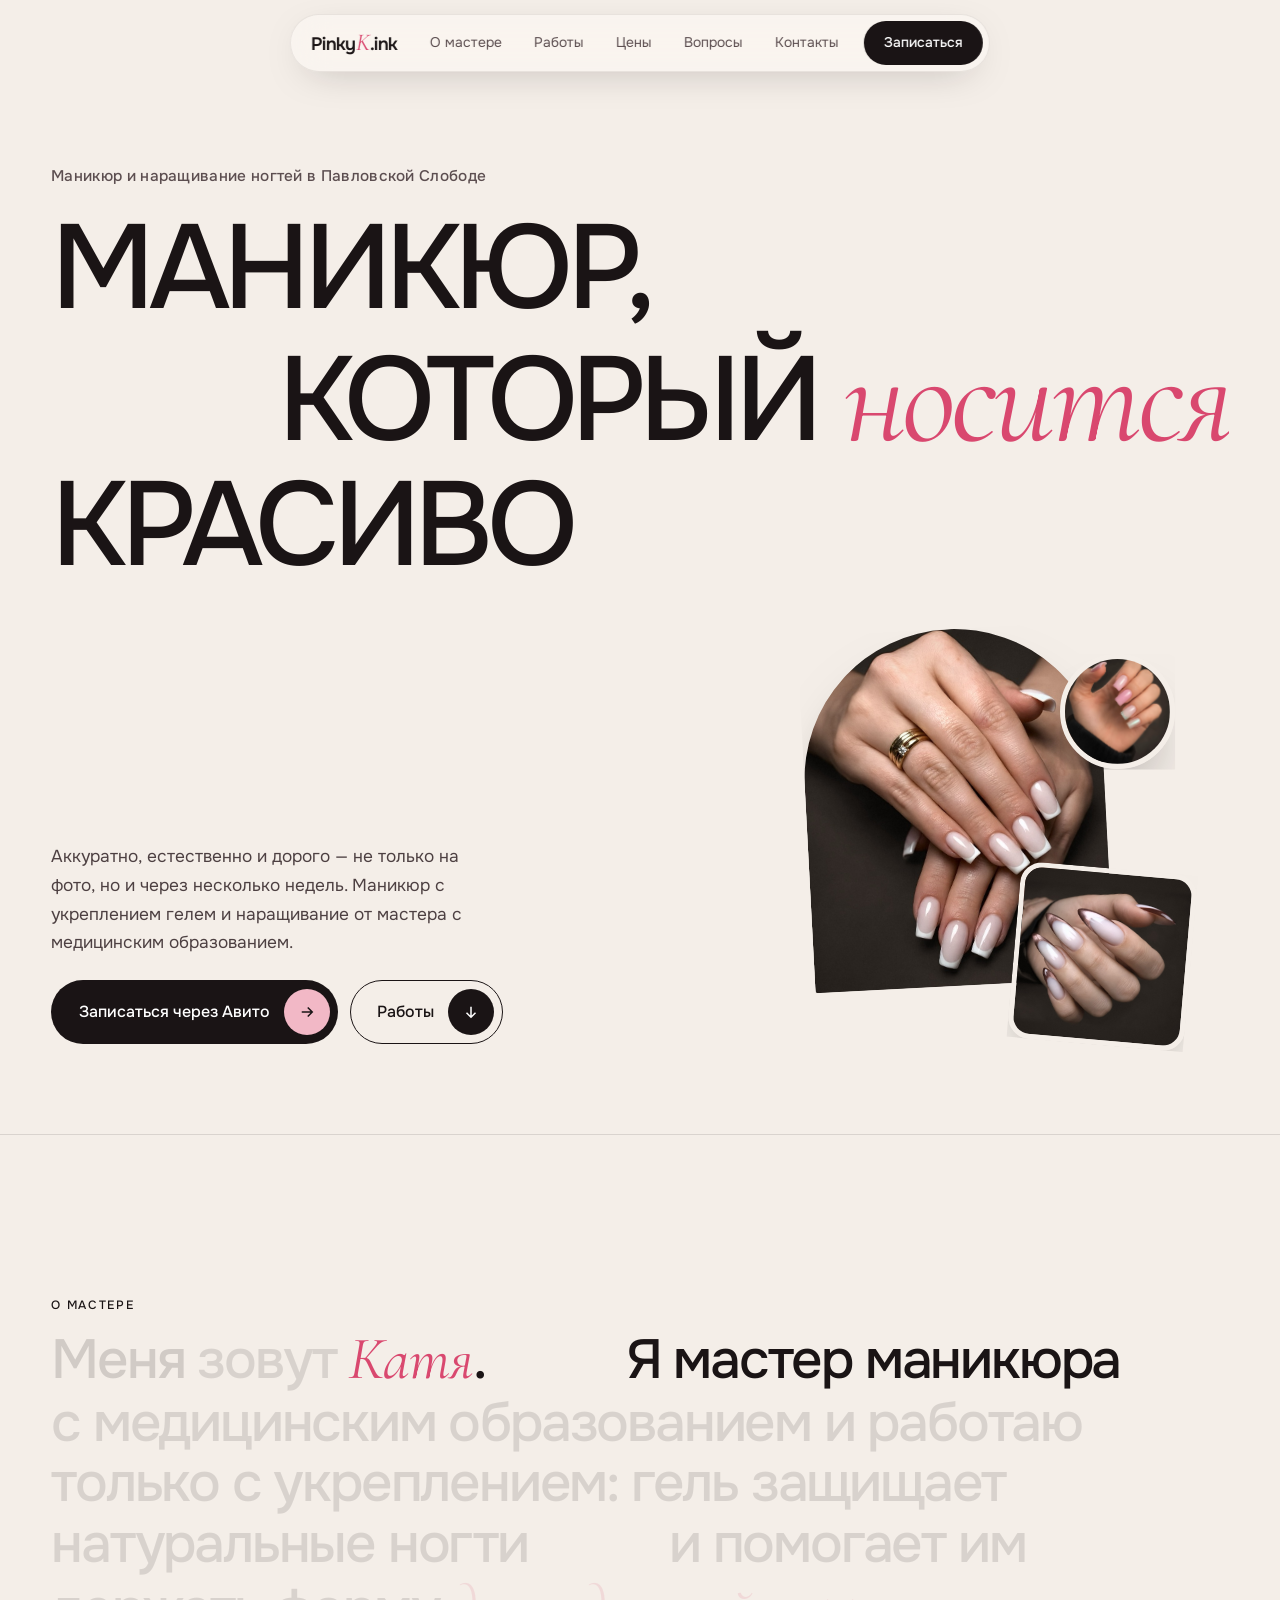
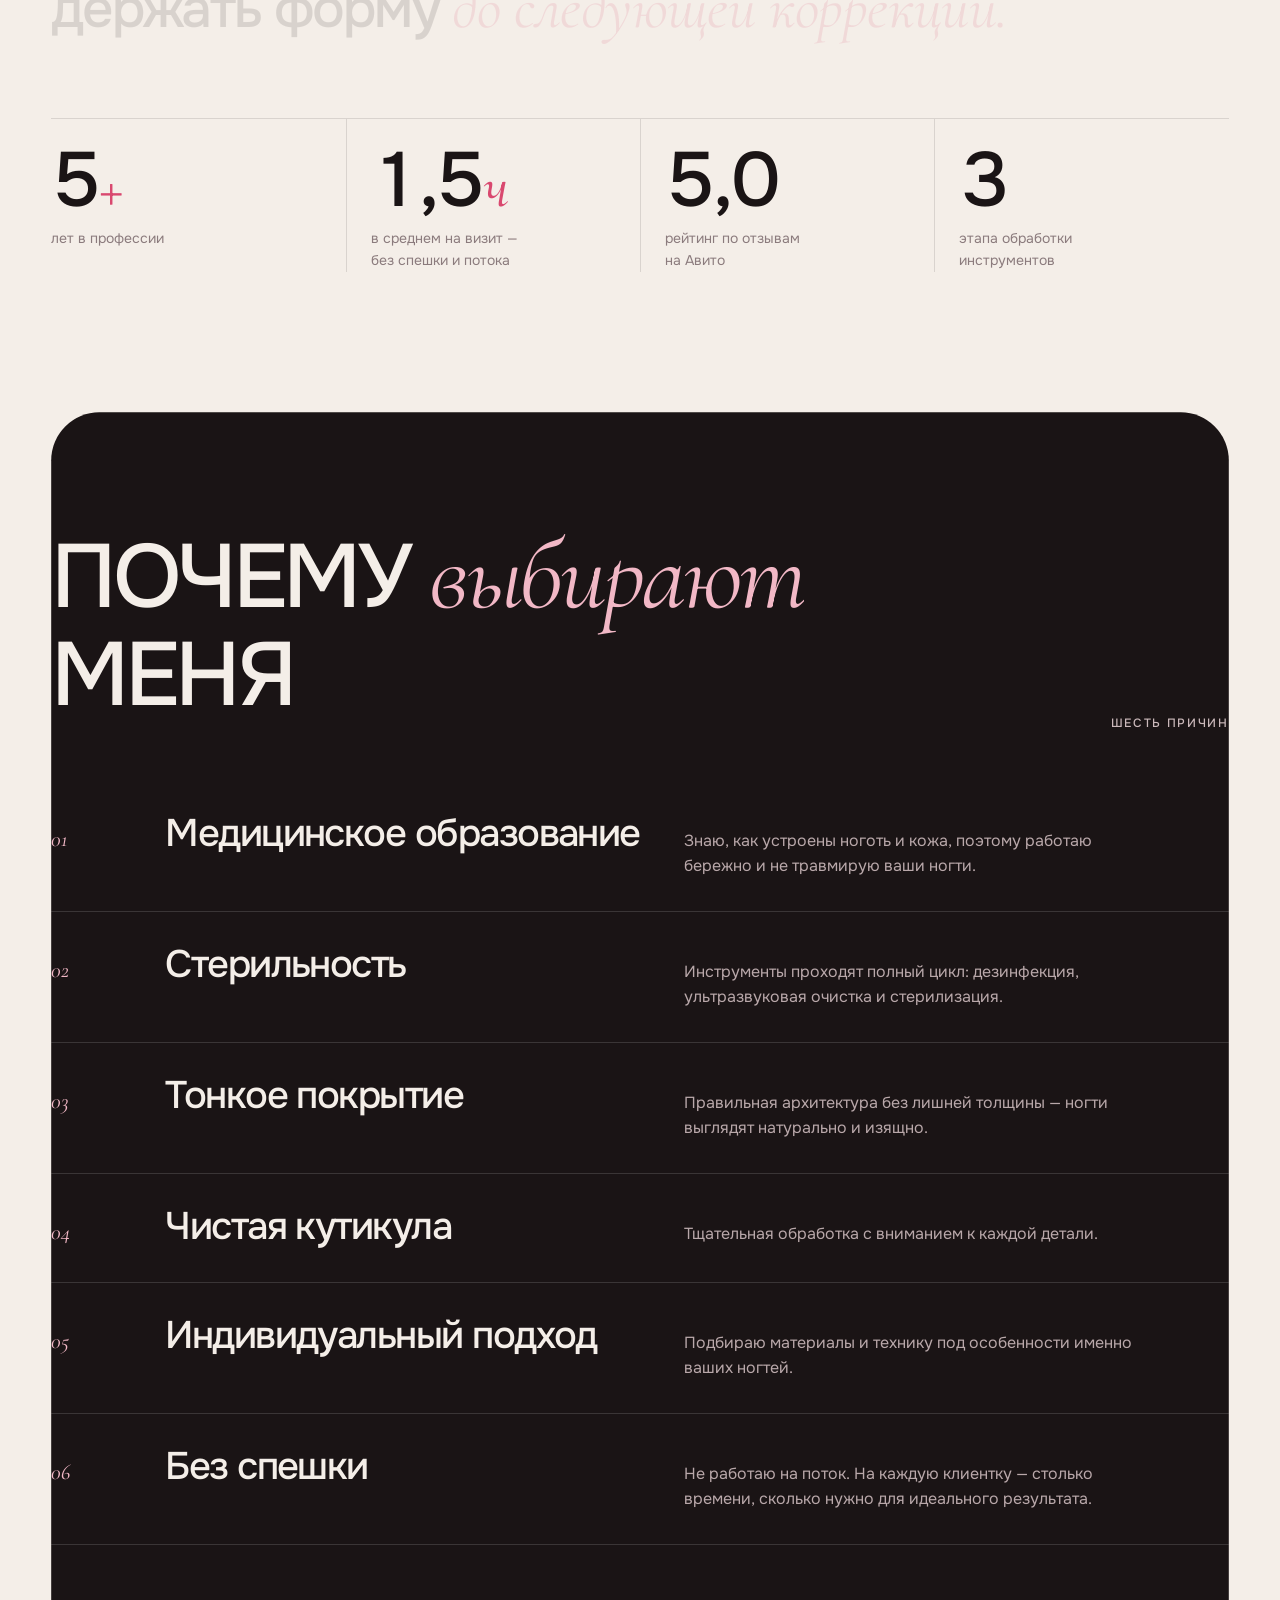
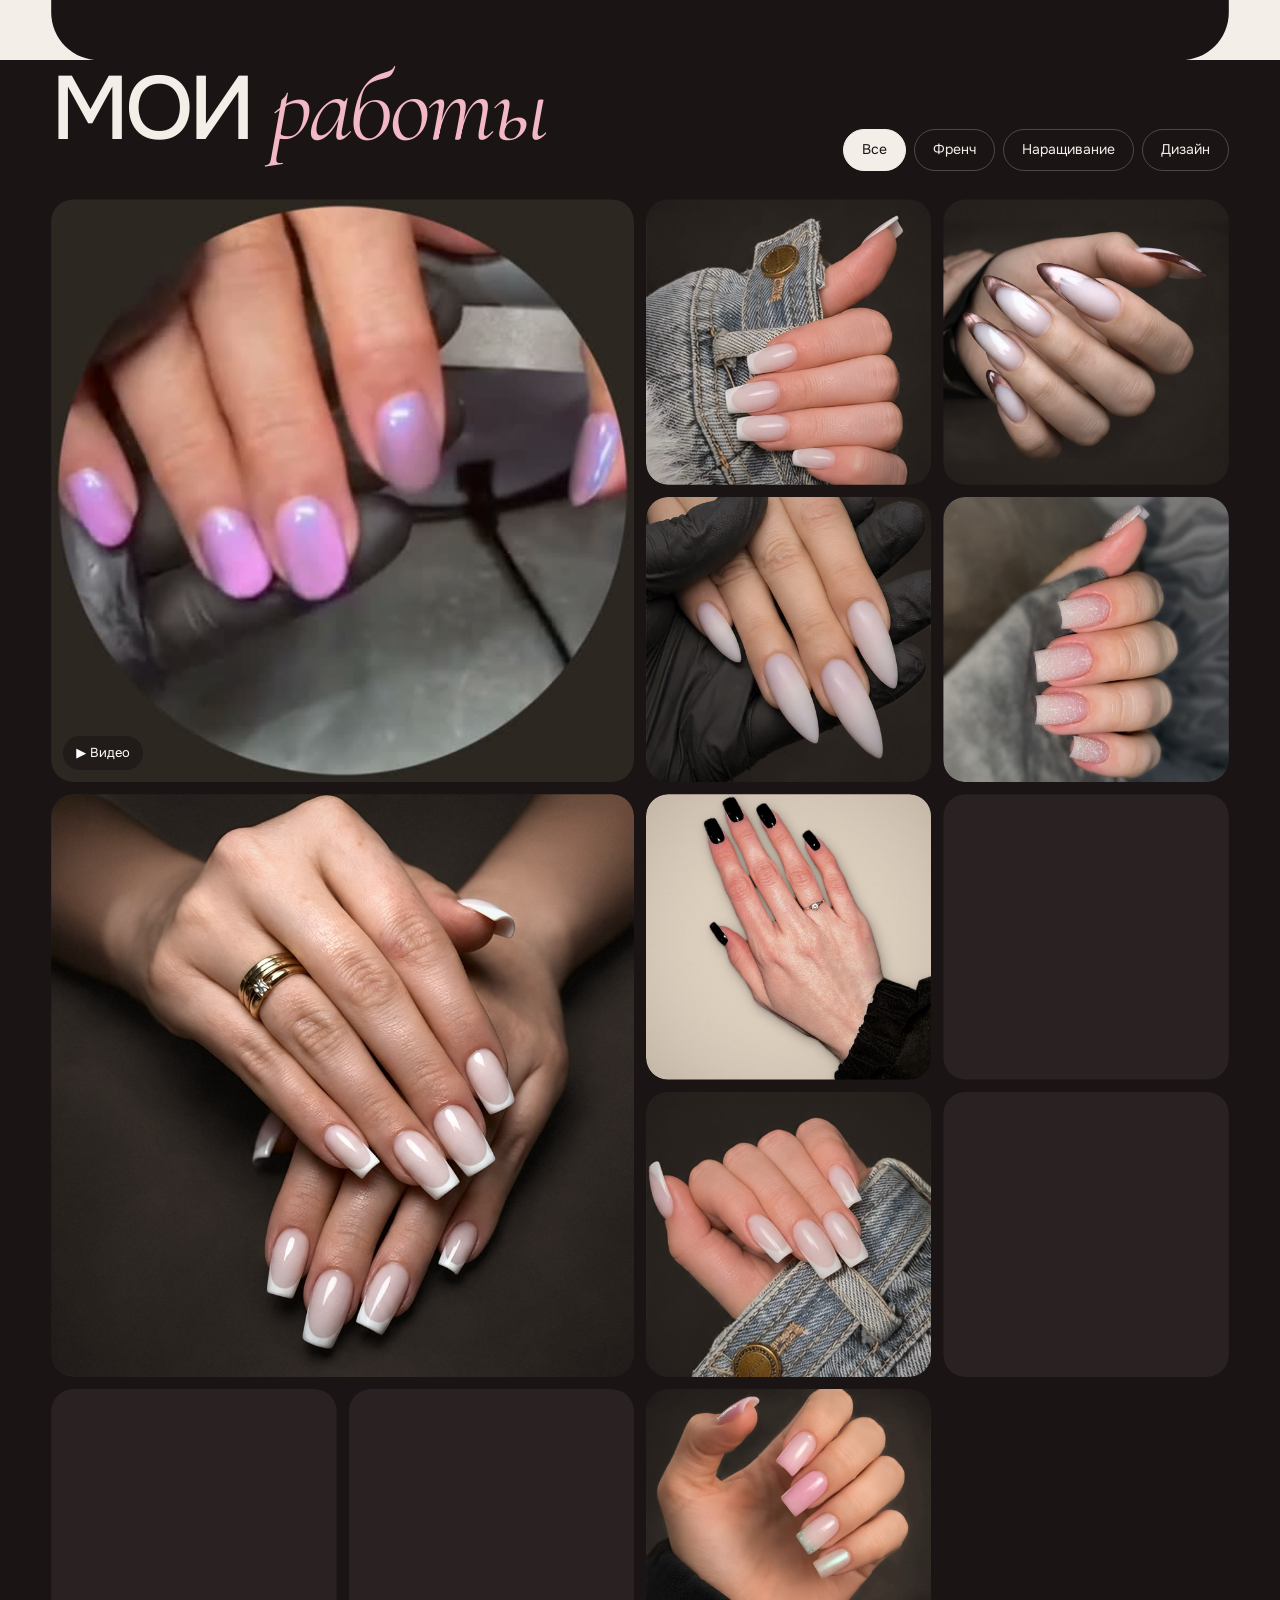
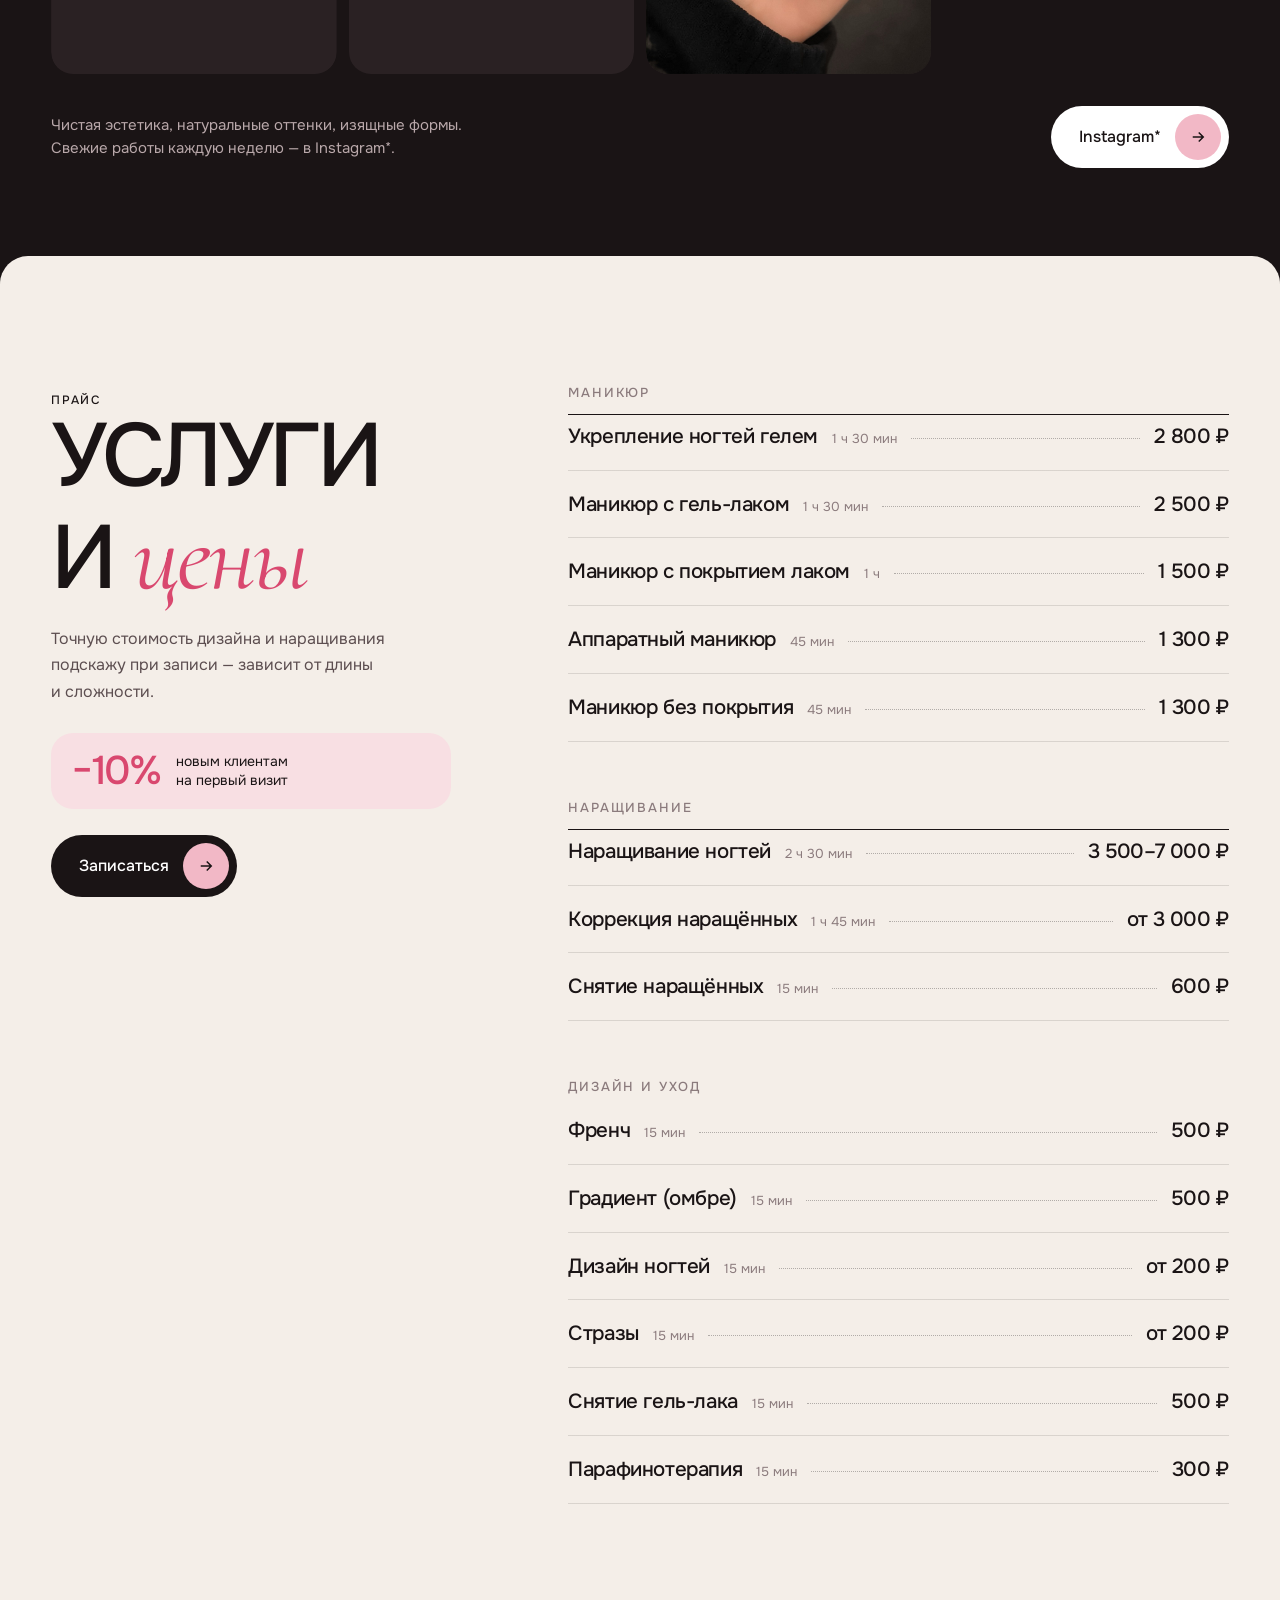
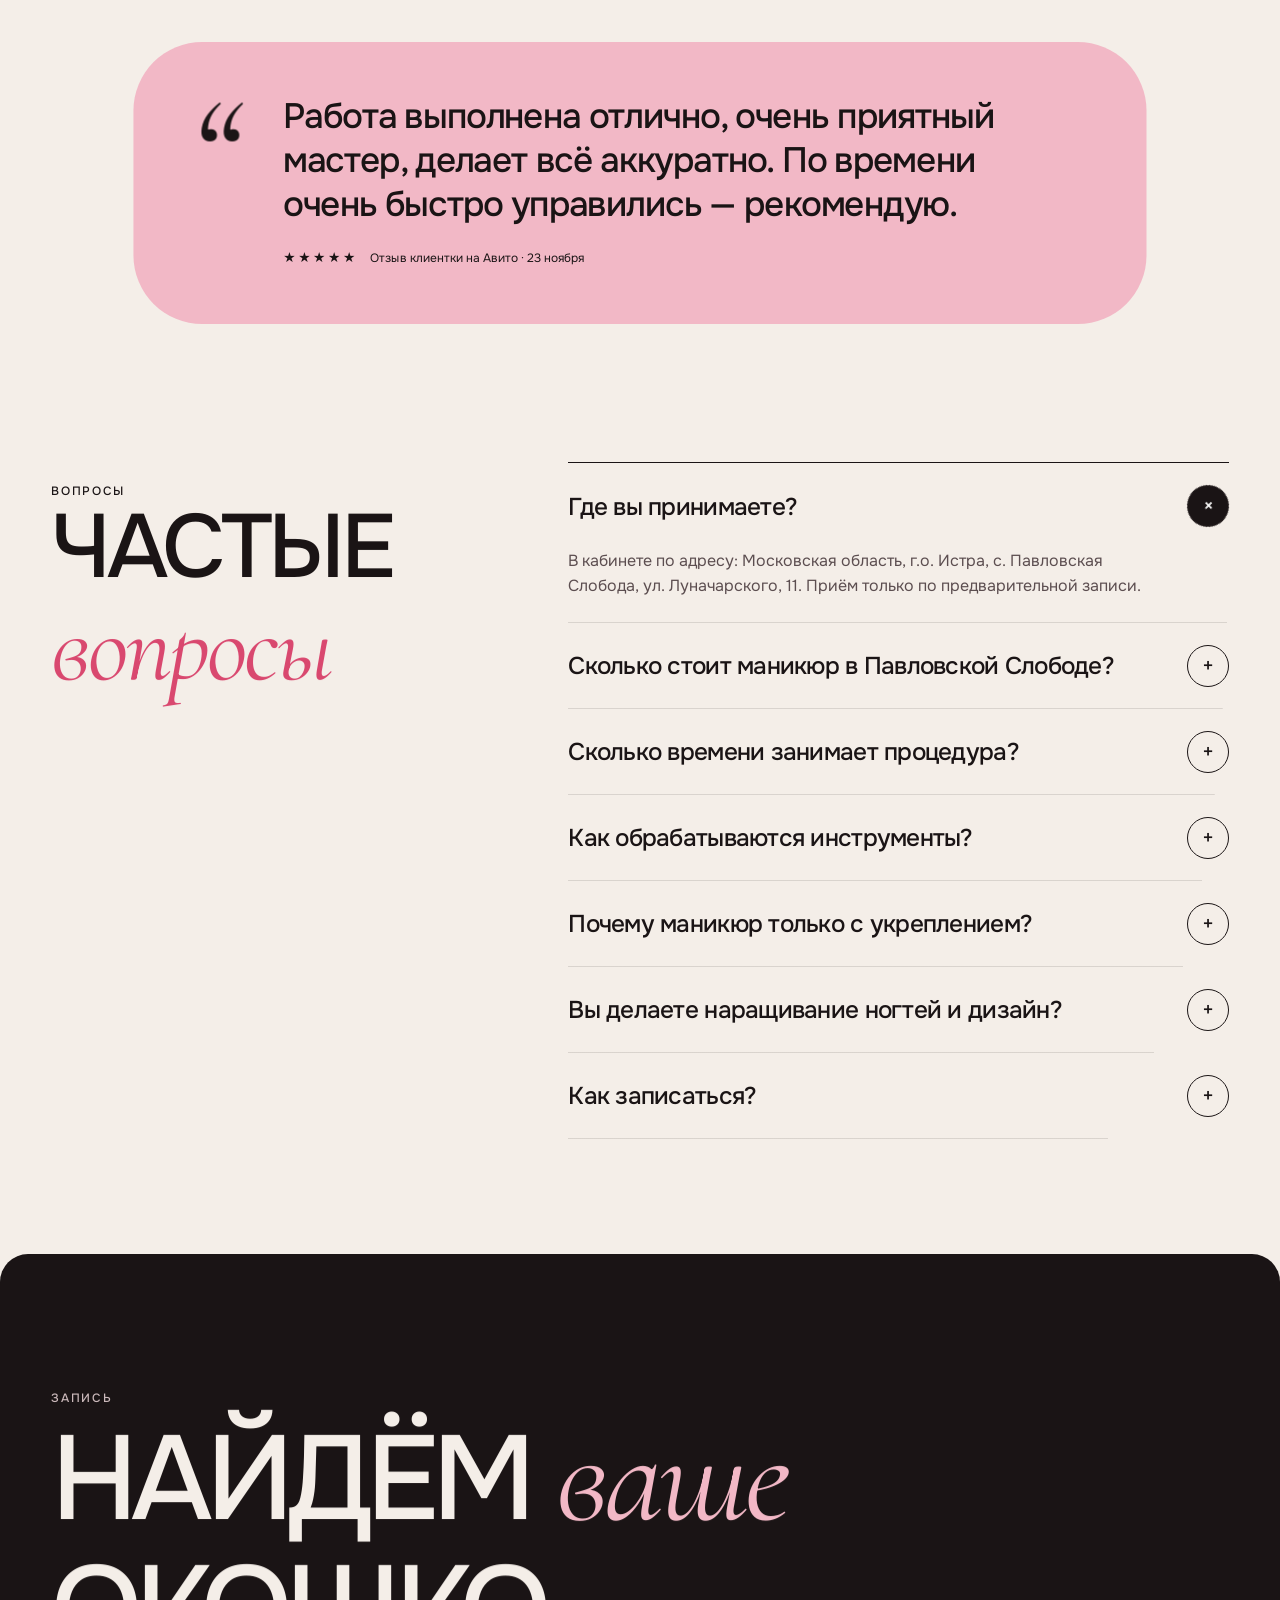
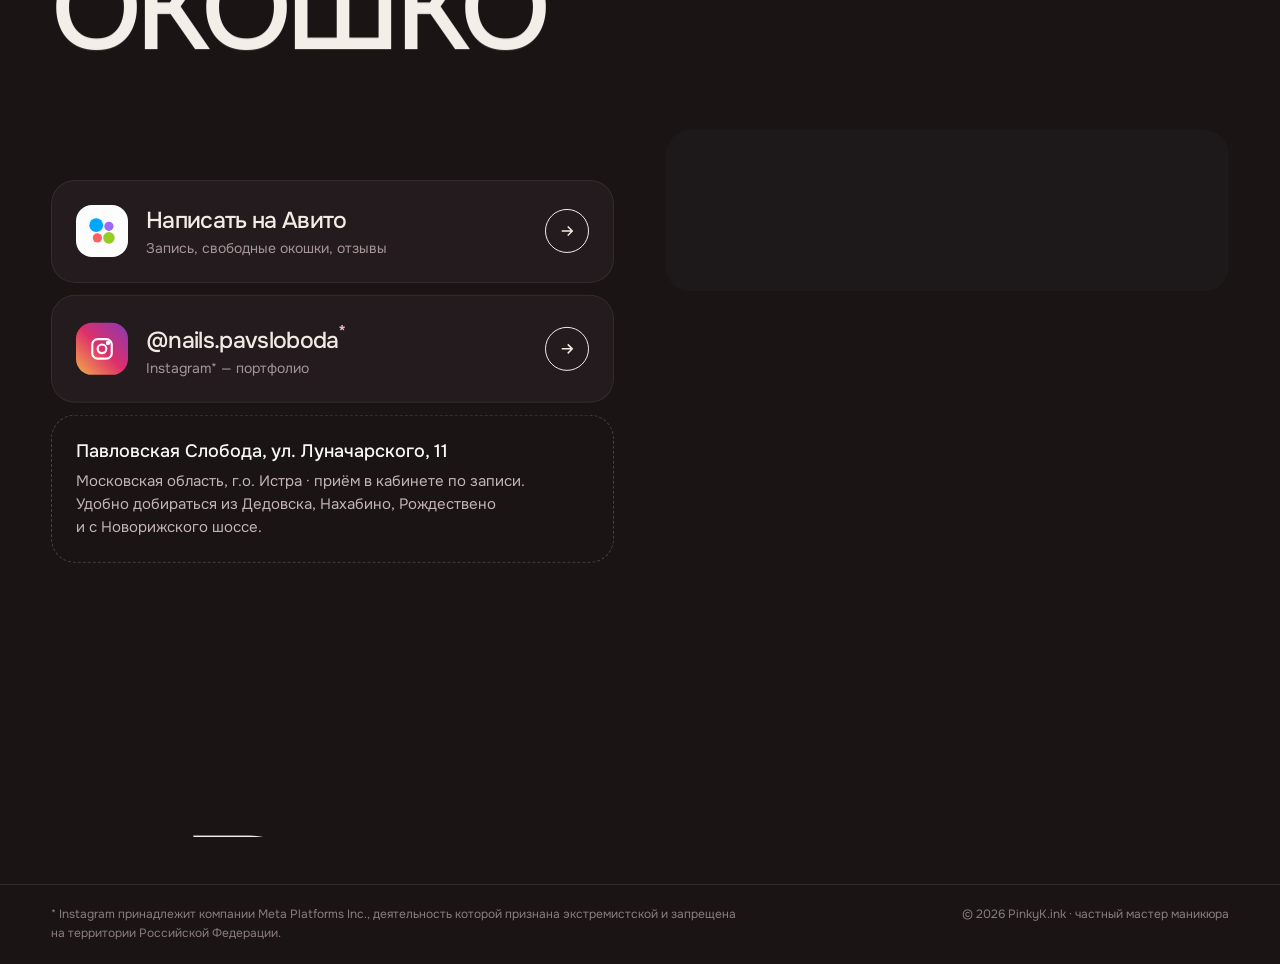
==== commit 2949f126: "Убрать плавный скролл Lenis — нативная прокрутка Co-Authored-By: Claude Opus 5.5 <noreply@anthropic." ====
--- a/index.html
+++ b/index.html
@@ -941,8 +941,8 @@
   // lightbox
   var lb=document.getElementById('lb'),big=lb.querySelector('img'),ct=lb.querySelector('.ct'),i=0;
   function list(){return cells.filter(function(c){return !c.classList.contains('hide')&&c.querySelector('img')})}
-  function show(n){var l=list();i=(n+l.length)%l.length;var im=l[i].querySelector('img');big.src=im.src;big.alt=im.alt;ct.textContent=im.alt+' · '+(i+1)+' / '+l.length;lb.classList.add('open');document.body.style.overflow='hidden';if(window.PK&&PK.lenis)PK.lenis.stop()}
-  function close(){lb.classList.remove('open');document.body.style.overflow='';if(window.PK&&PK.lenis)PK.lenis.start()}
+  function show(n){var l=list();i=(n+l.length)%l.length;var im=l[i].querySelector('img');big.src=im.src;big.alt=im.alt;ct.textContent=im.alt+' · '+(i+1)+' / '+l.length;lb.classList.add('open');document.body.style.overflow='hidden';}
+  function close(){lb.classList.remove('open');document.body.style.overflow='';}
   cells.forEach(function(c){if(c.querySelector('img'))c.addEventListener('click',function(){show(list().indexOf(c))})});
   lb.querySelector('.x').onclick=close;
   lb.querySelector('.pv').onclick=function(e){e.stopPropagation();show(i-1)};
@@ -962,7 +962,6 @@
 <script src="js/ScrollTrigger.min.js" defer></script>
 <script src="js/SplitText.min.js" defer></script>
 <script src="js/CustomEase.min.js" defer></script>
-<script src="js/lenis.min.js" defer></script>
 <script src="js/motion.js" defer></script>
 <script src="js/track.js" defer></script>
 </body>
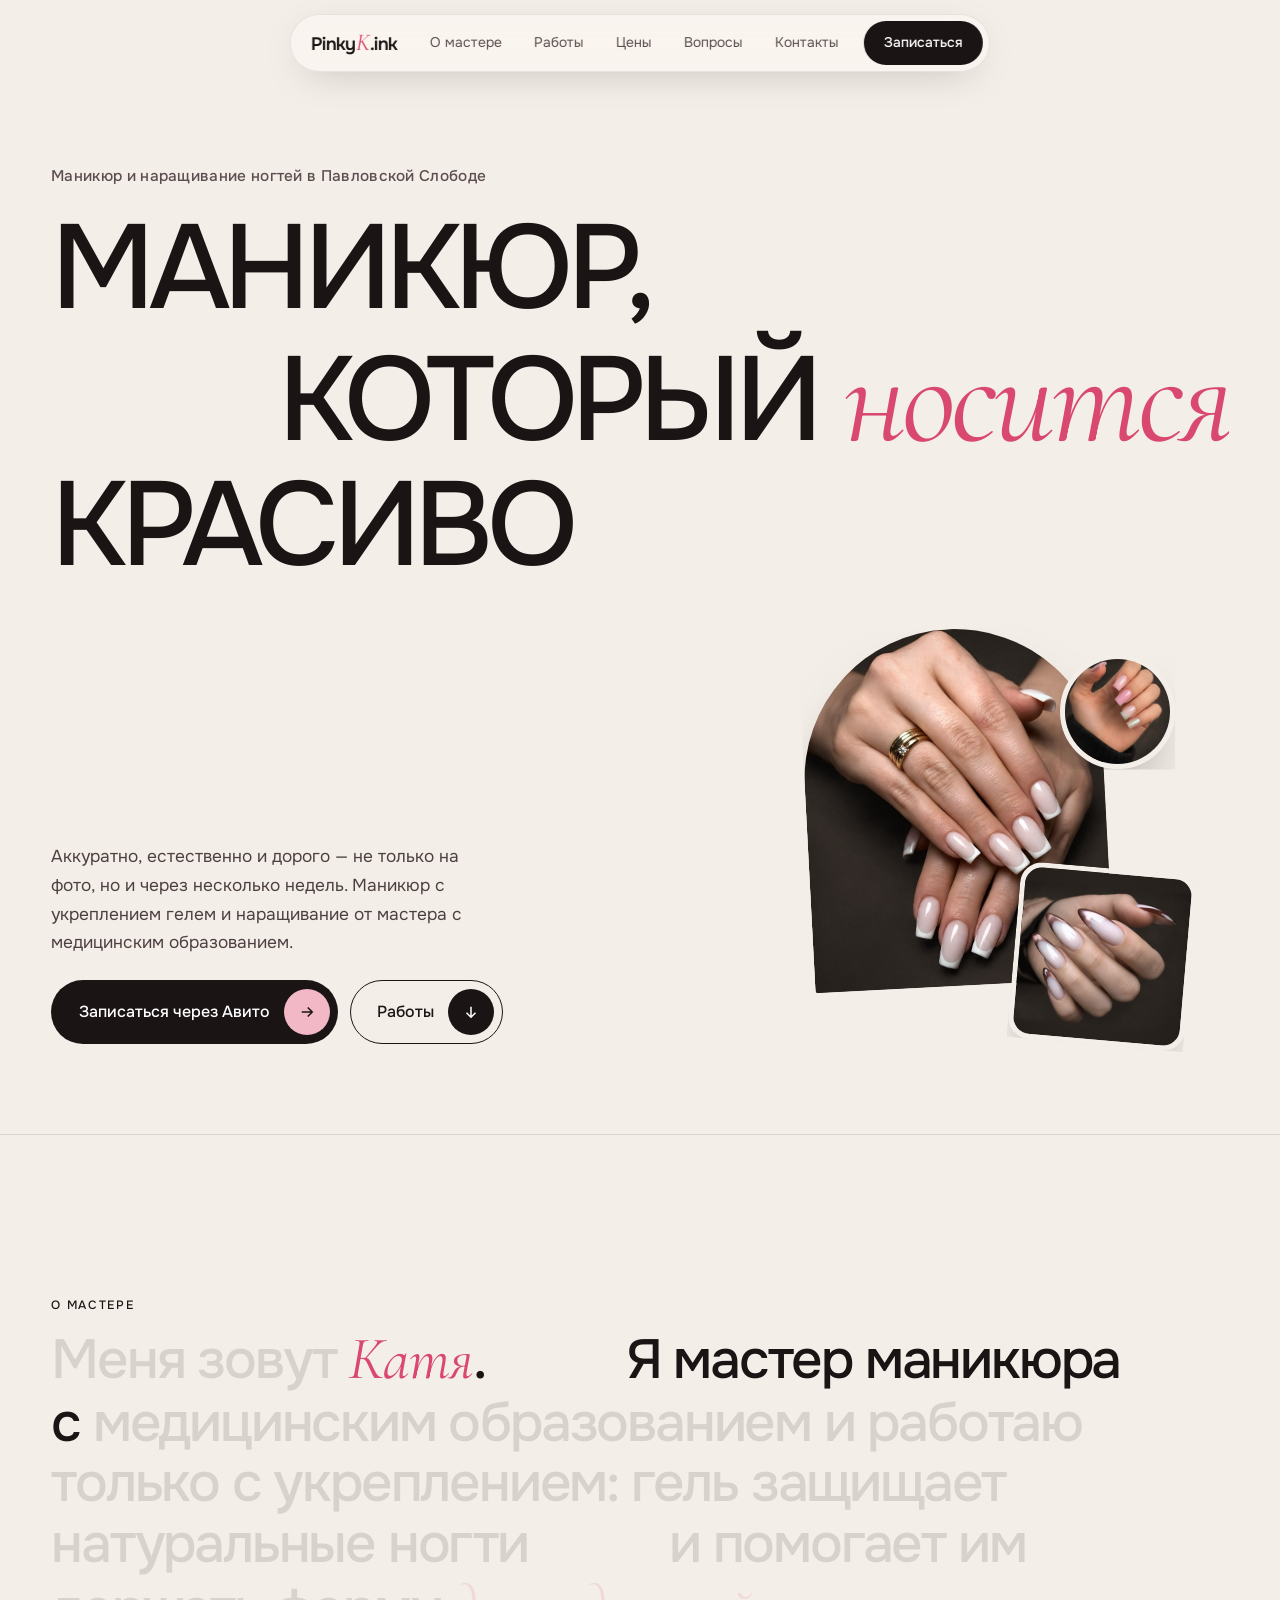
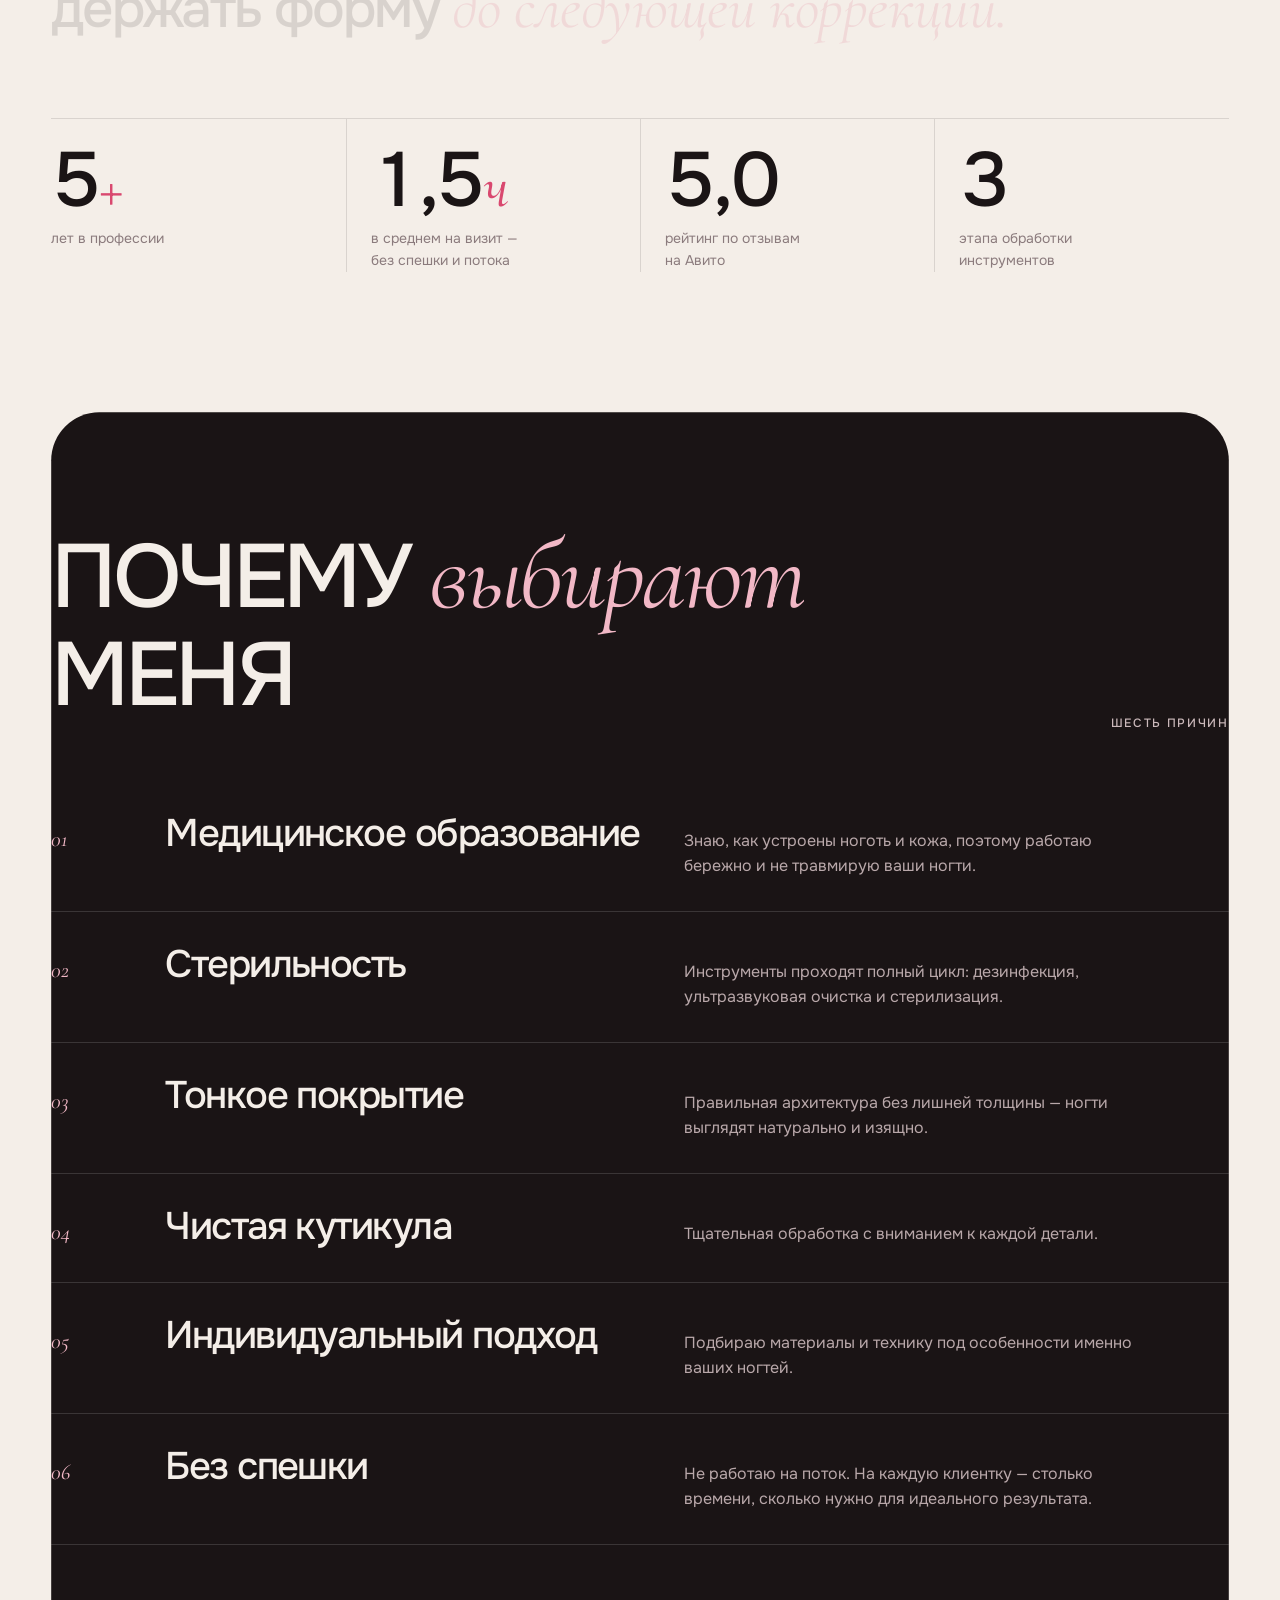
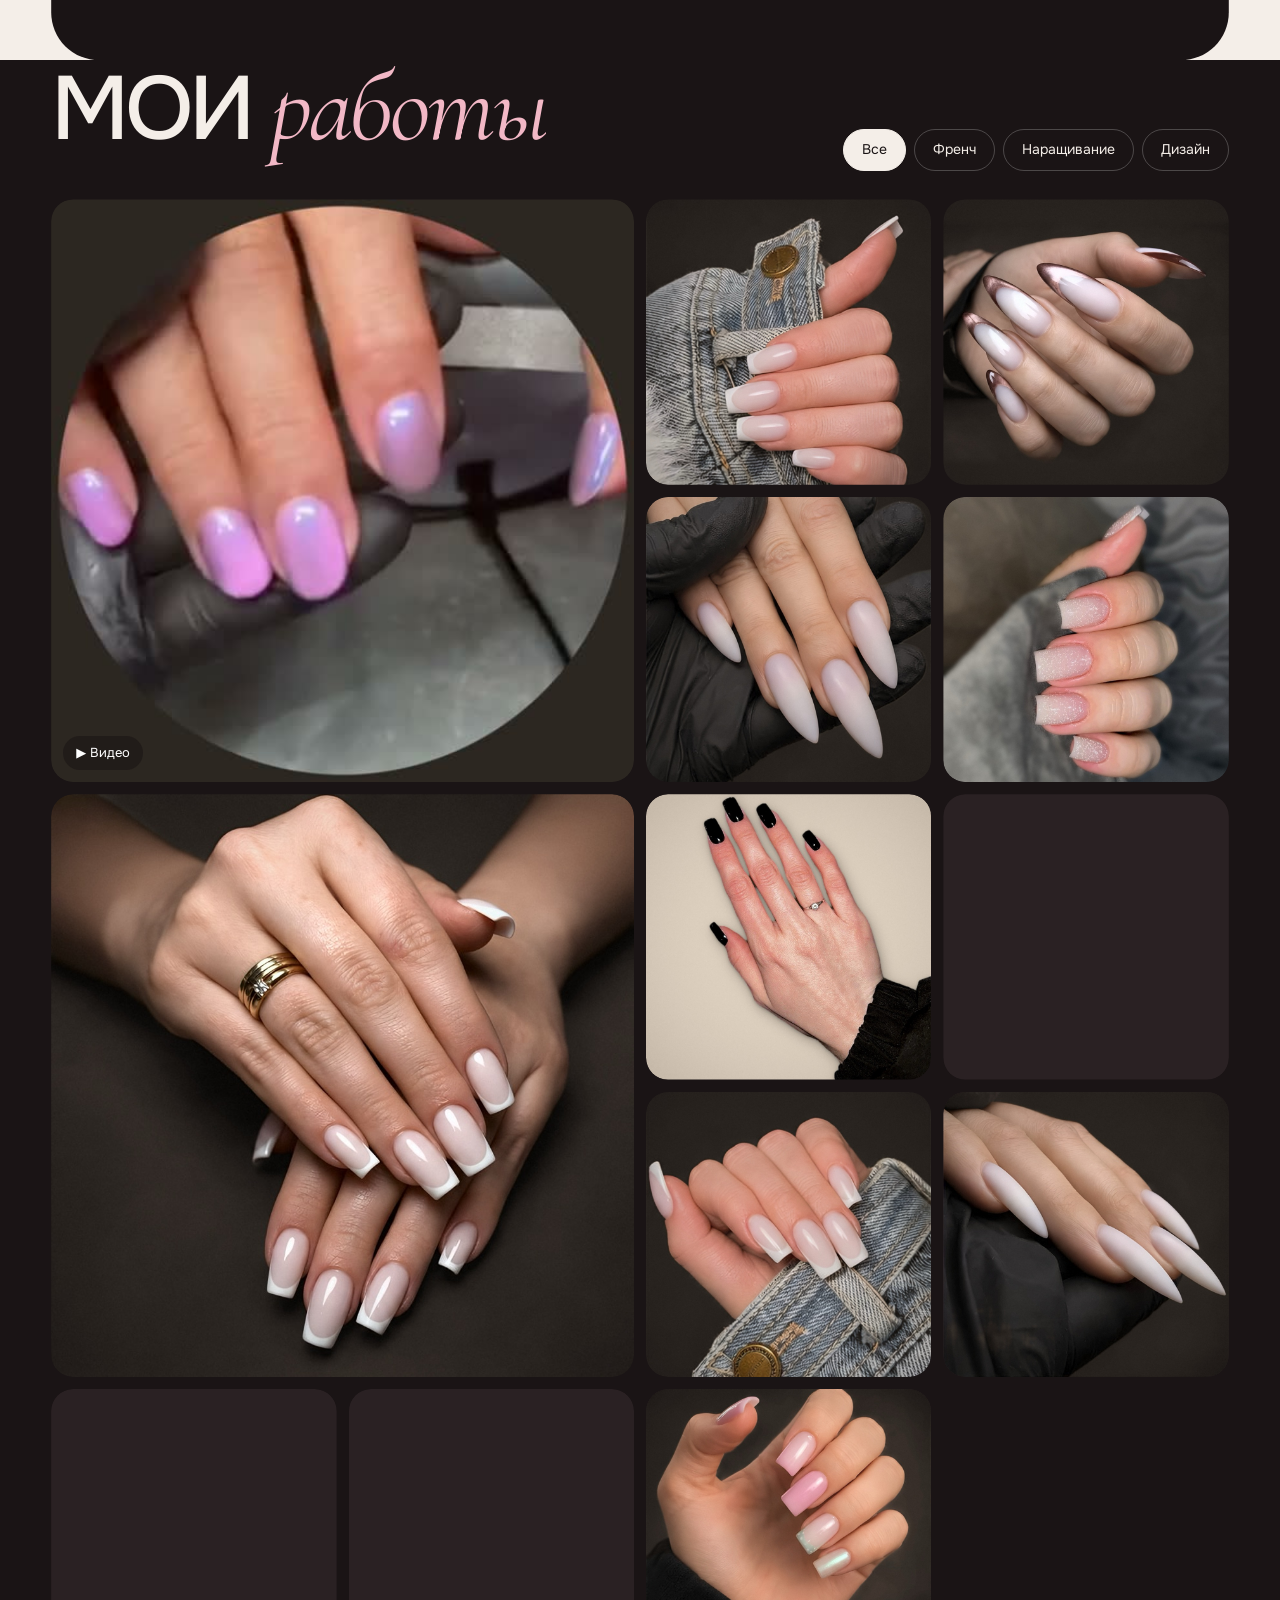
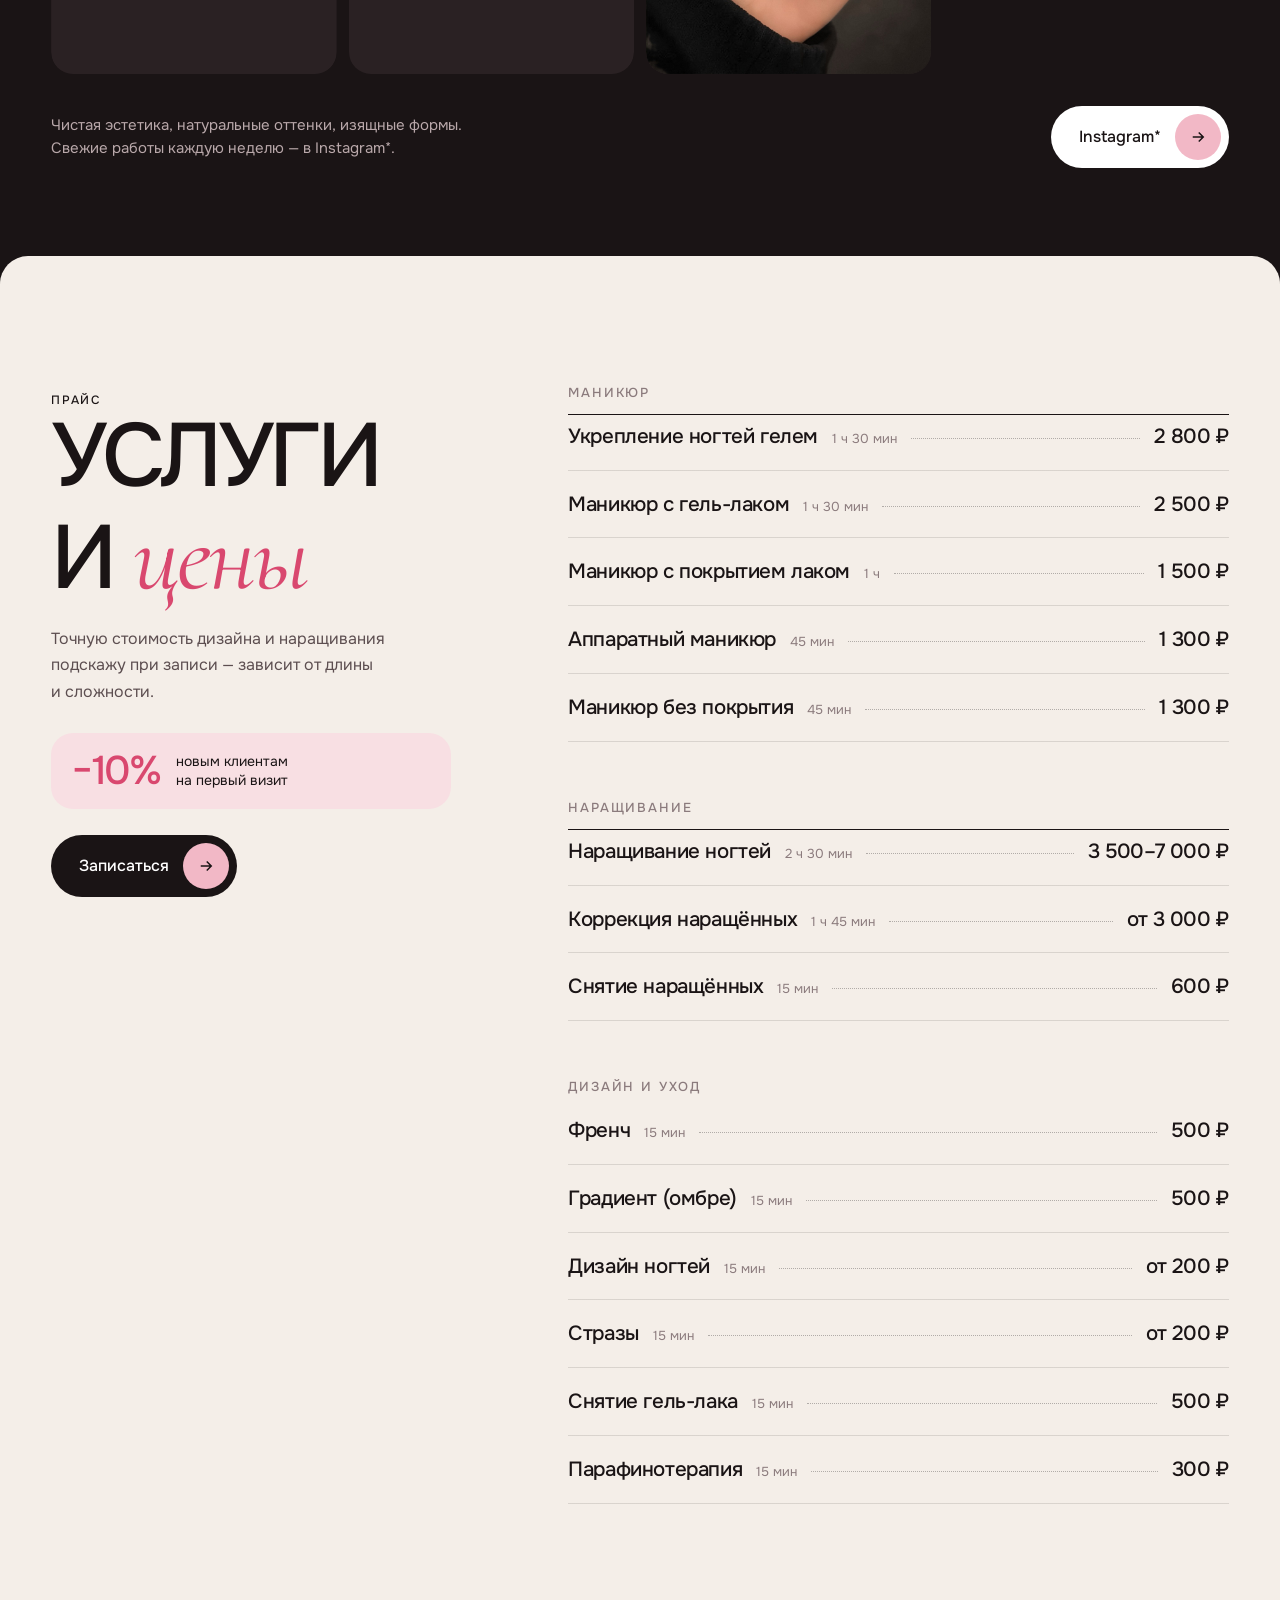
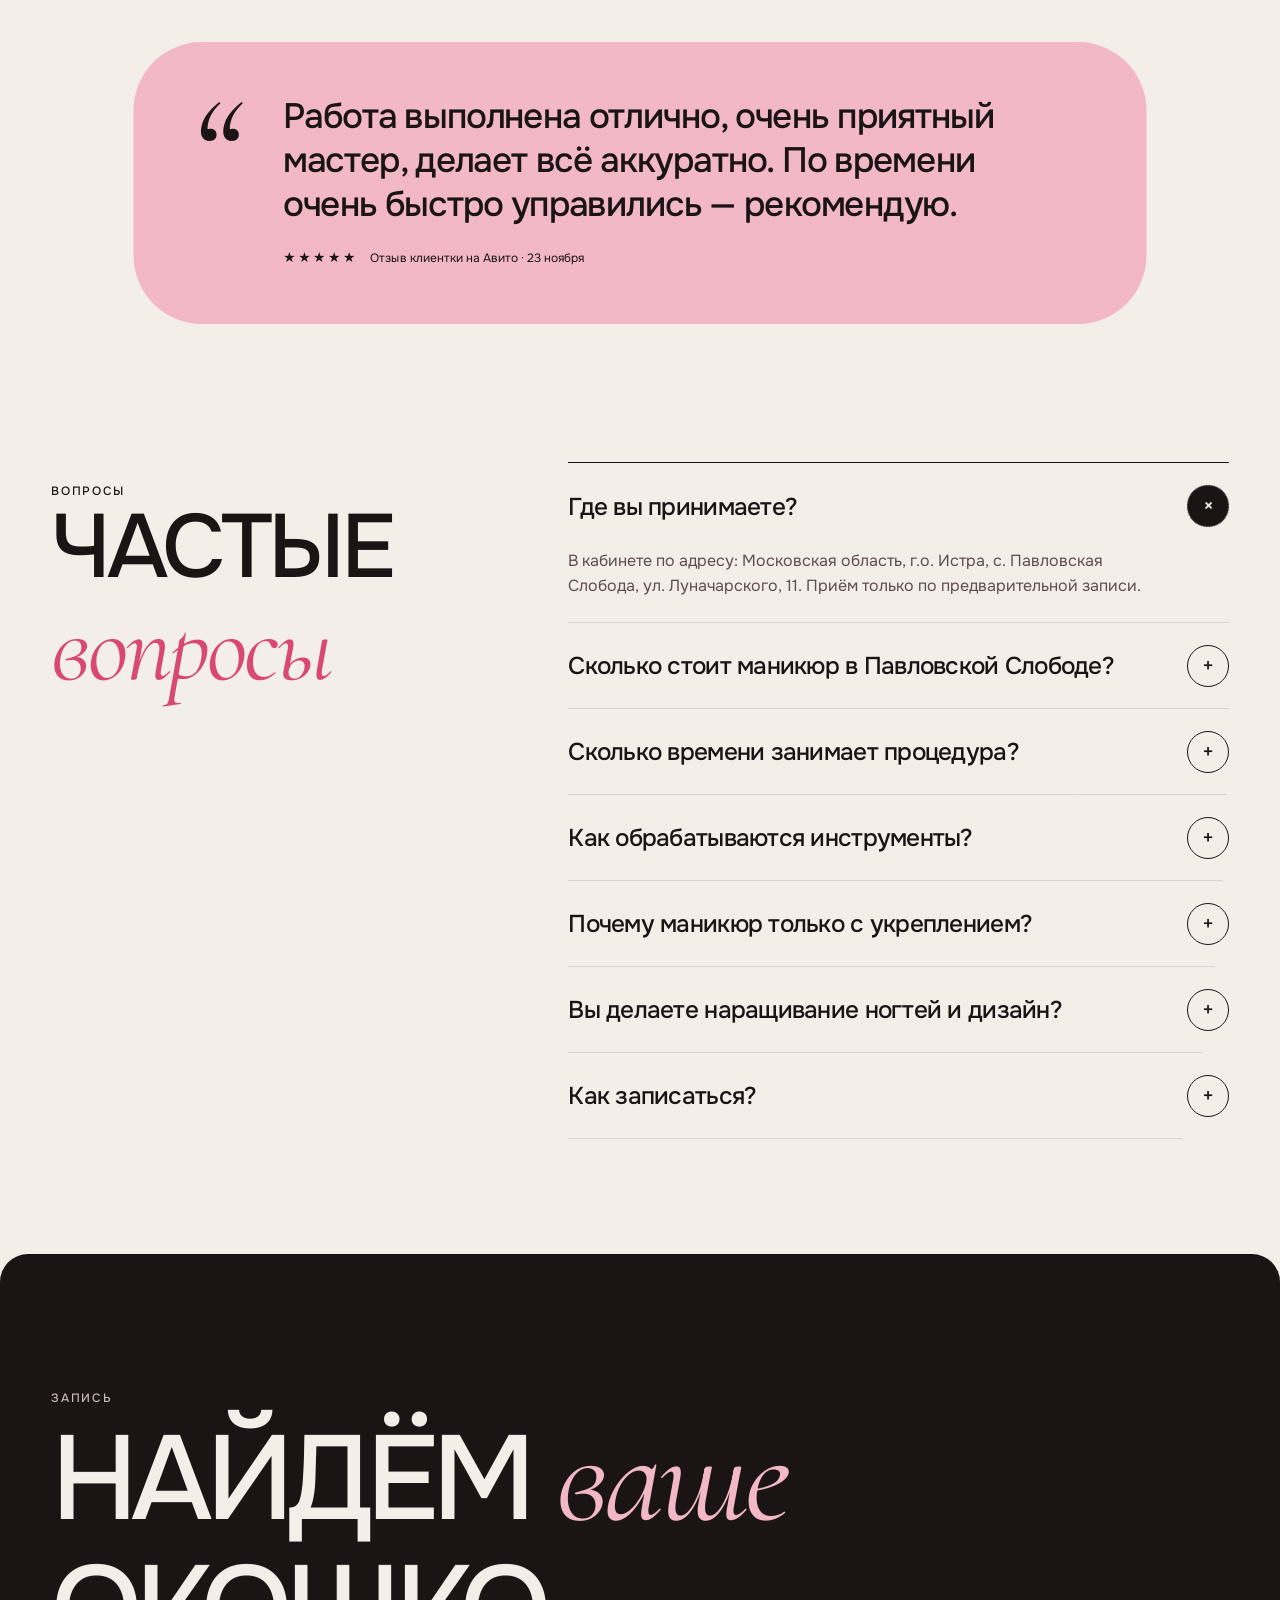
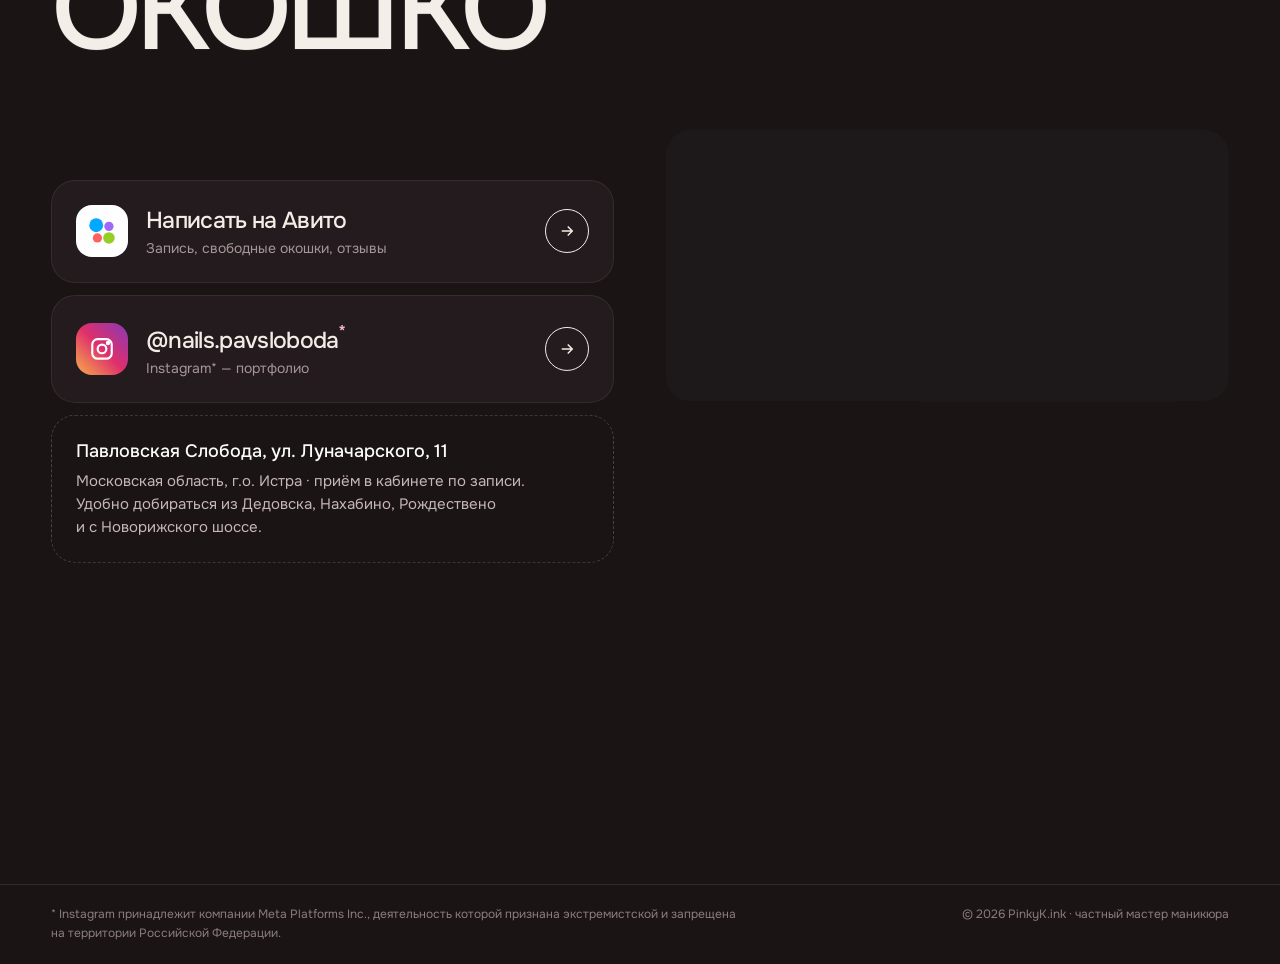
==== commit f3f0d1c2: "Курсор «Смотреть» больше не залипает Co-Authored-By: Claude Opus 5.5 <noreply@anthropic.com>" ====
--- a/index.html
+++ b/index.html
@@ -458,9 +458,6 @@
 }
 *{box-sizing:border-box;margin:0;padding:0}
 html{-webkit-text-size-adjust:100%}
-html.lenis,html.lenis body{height:auto}
-.lenis.lenis-smooth{scroll-behavior:auto!important}
-.lenis.lenis-stopped{overflow:hidden}
 body{background:var(--cream);color:var(--ink);font:400 16px/1.55 var(--sans);-webkit-font-smoothing:antialiased;overflow-x:hidden}
 img,video{display:block;max-width:100%}
 a{color:inherit;text-decoration:none}
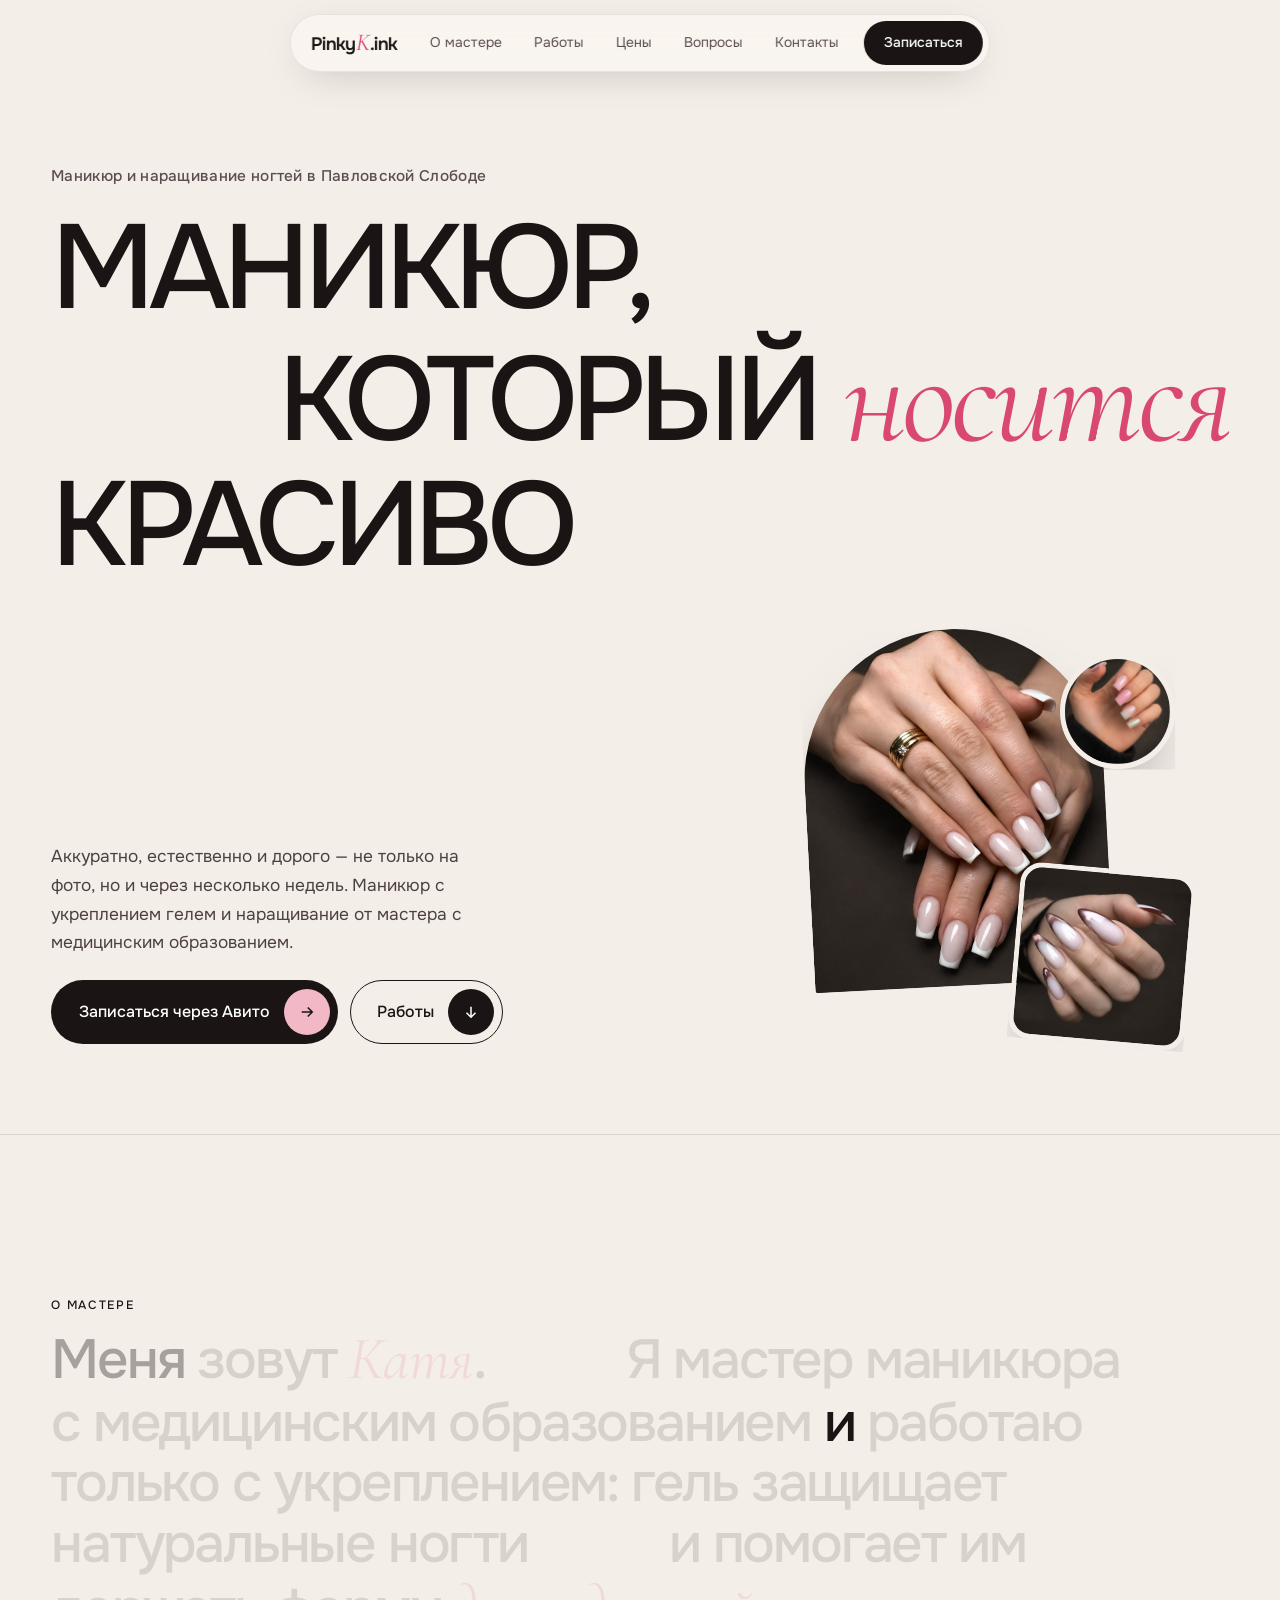
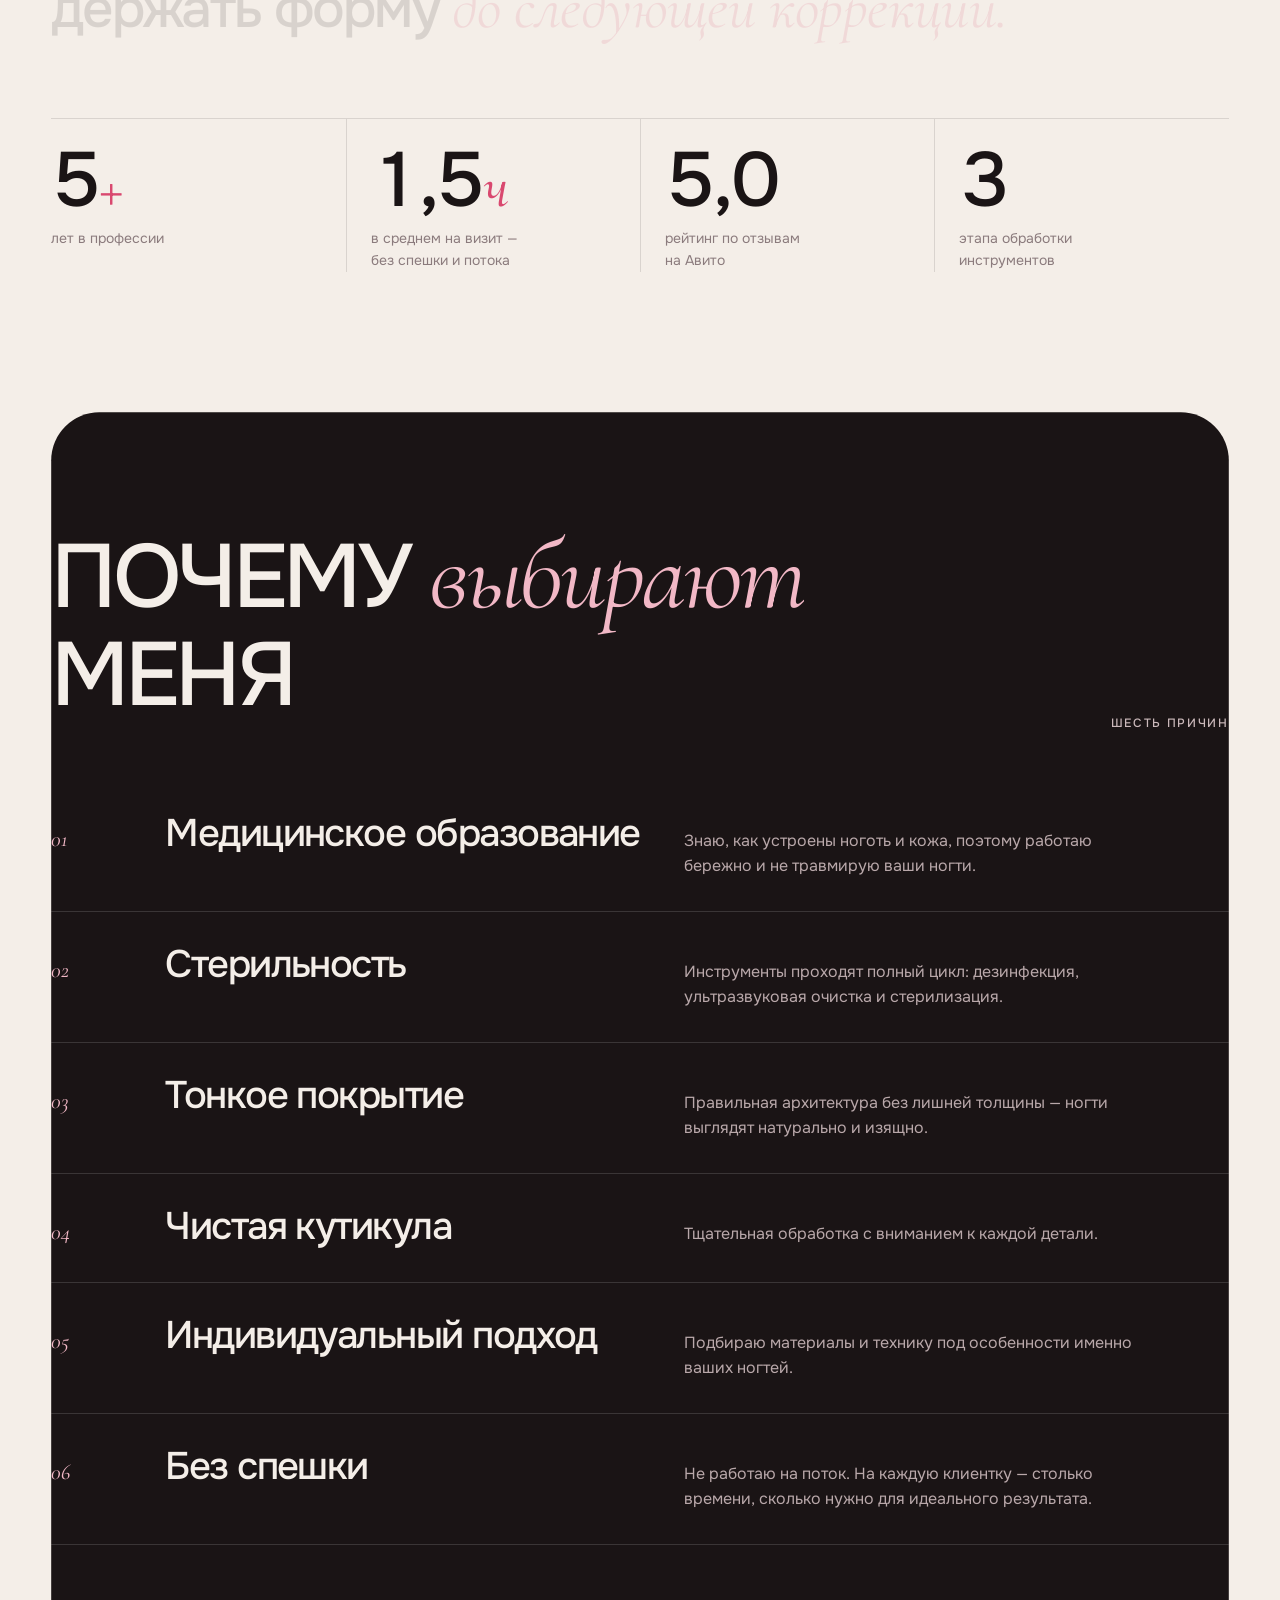
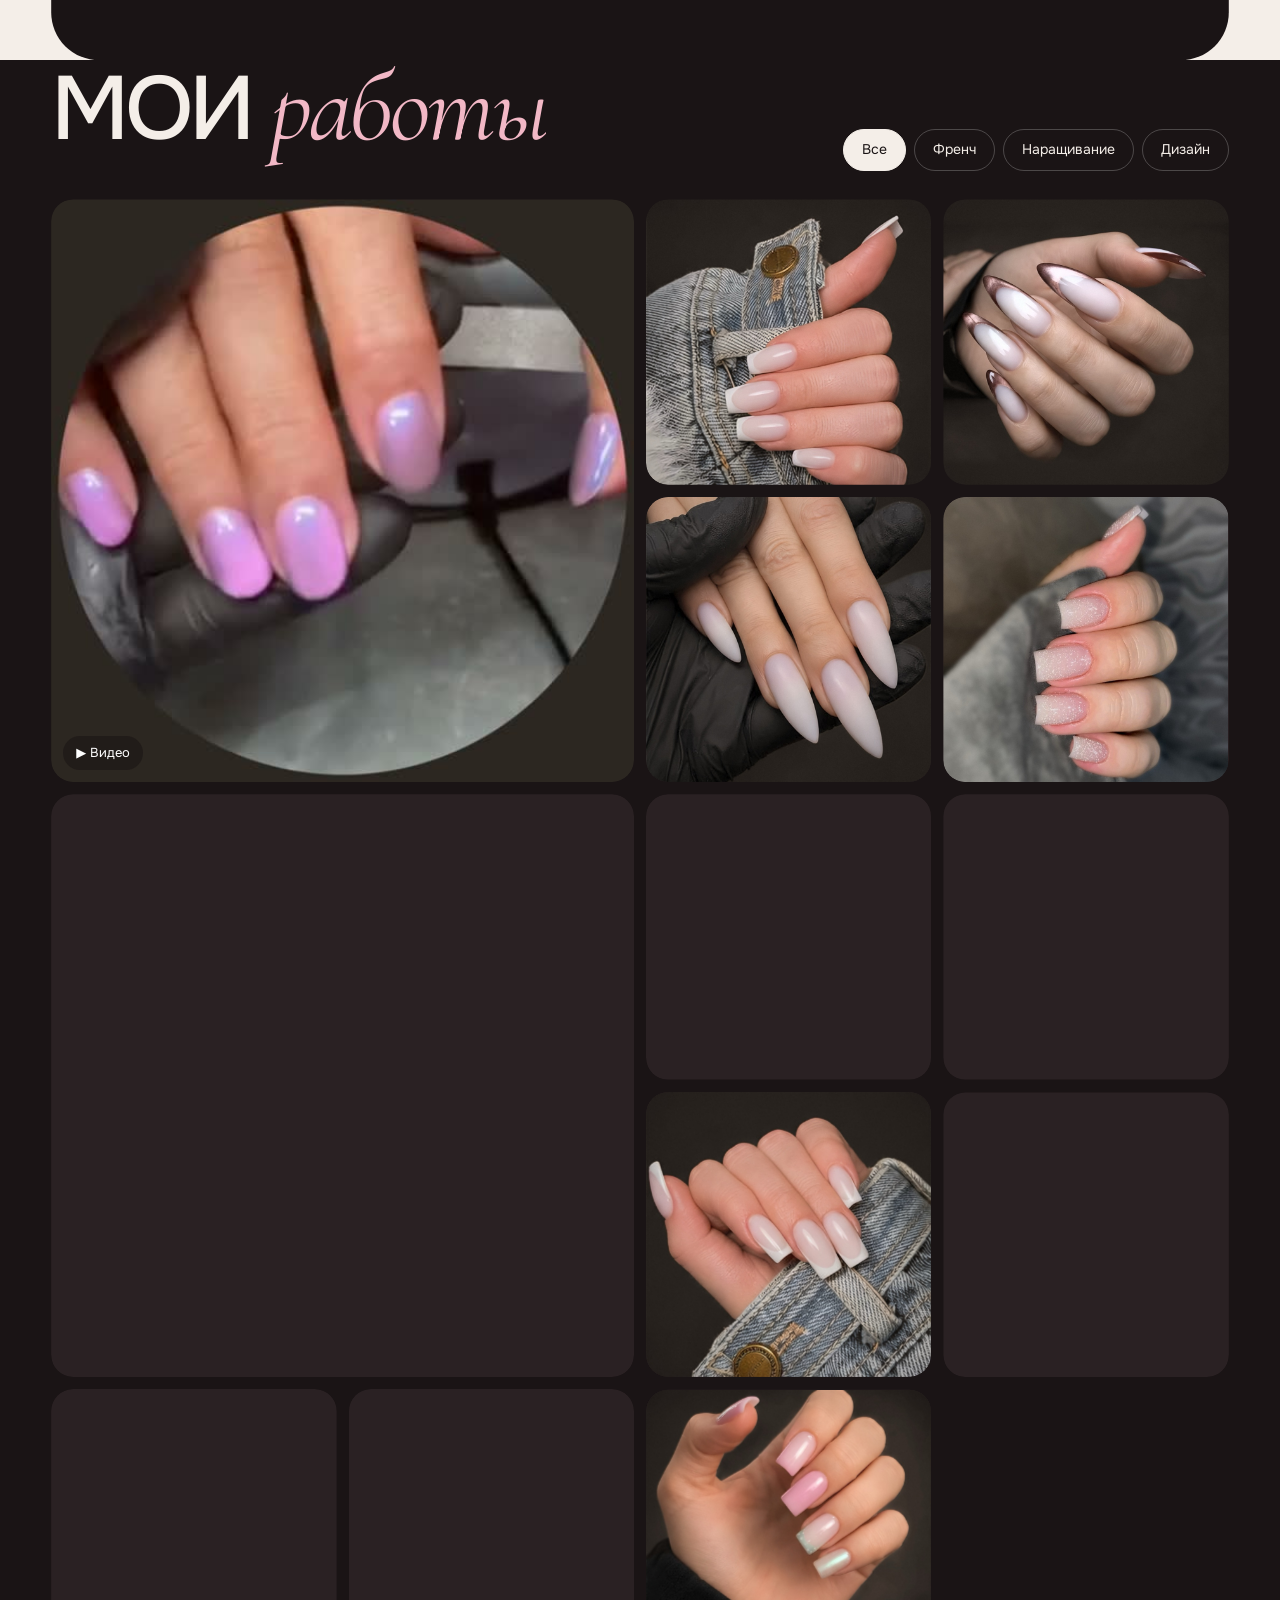
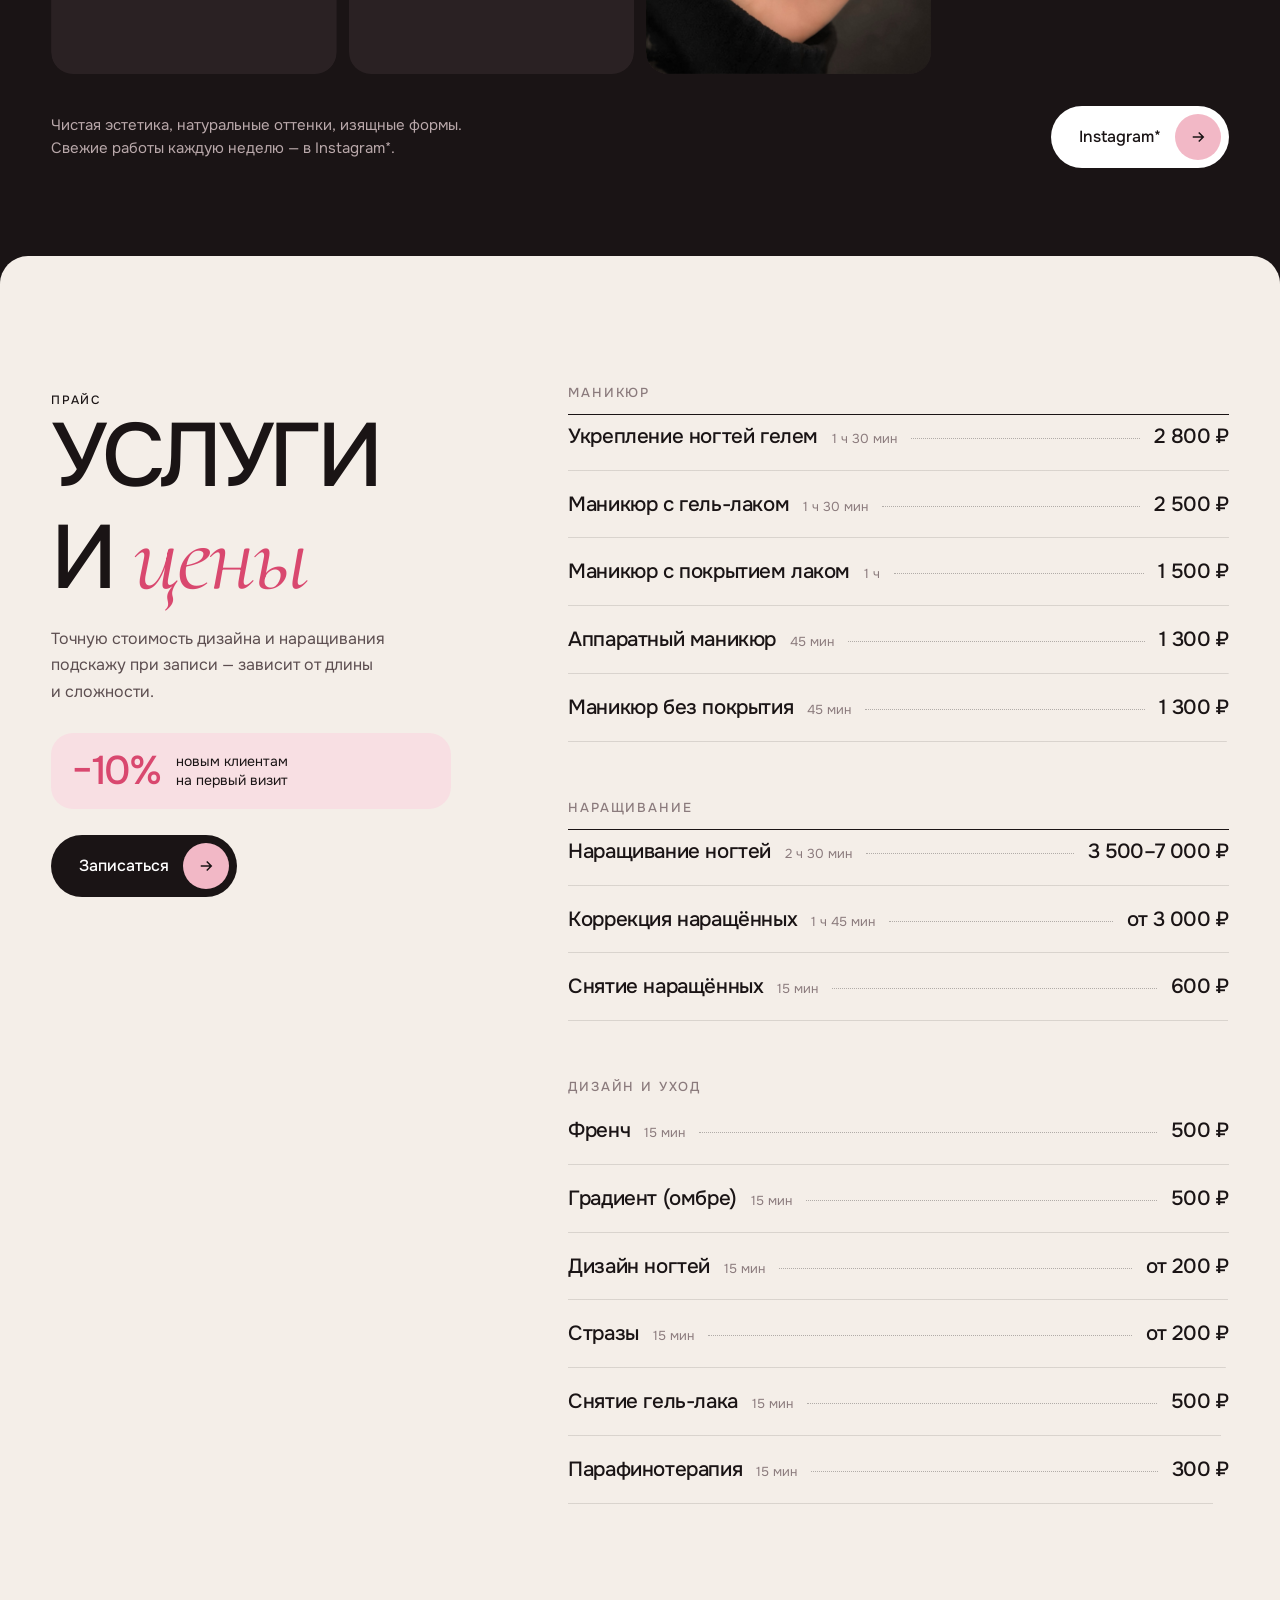
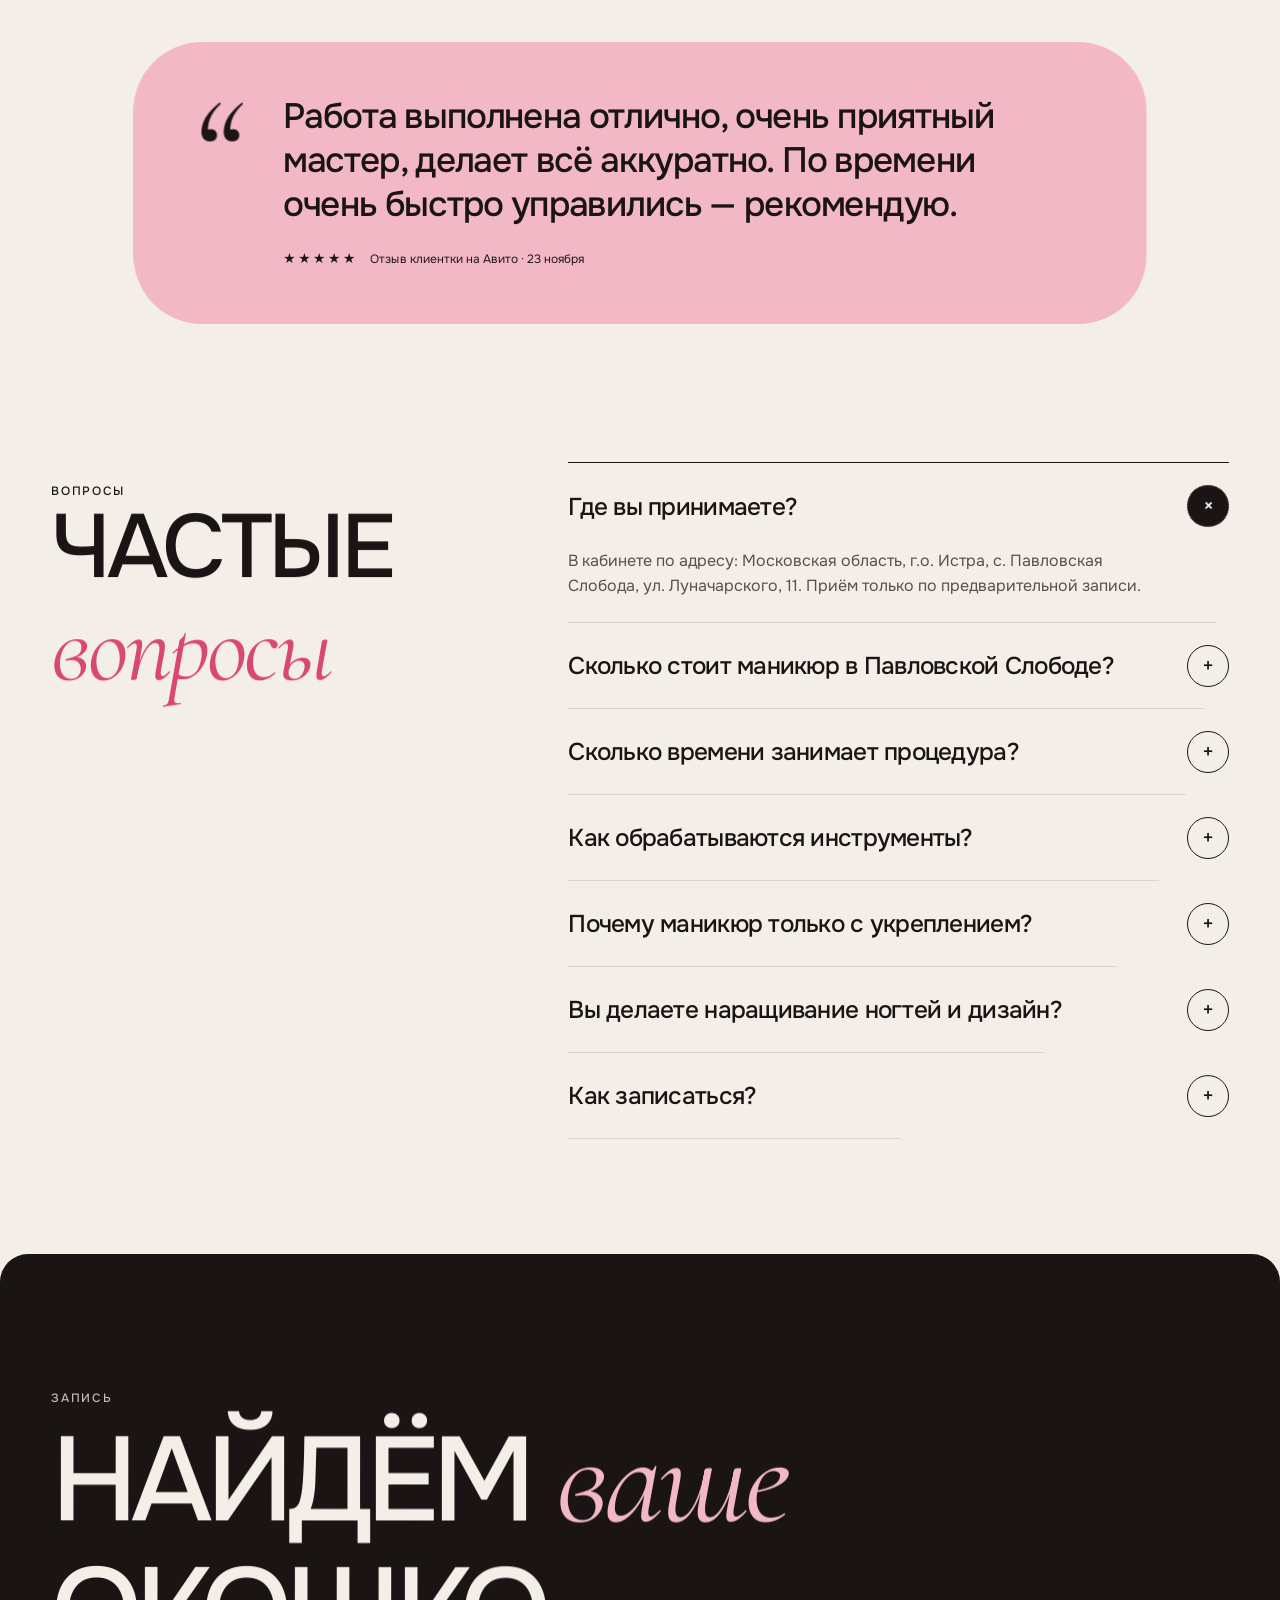
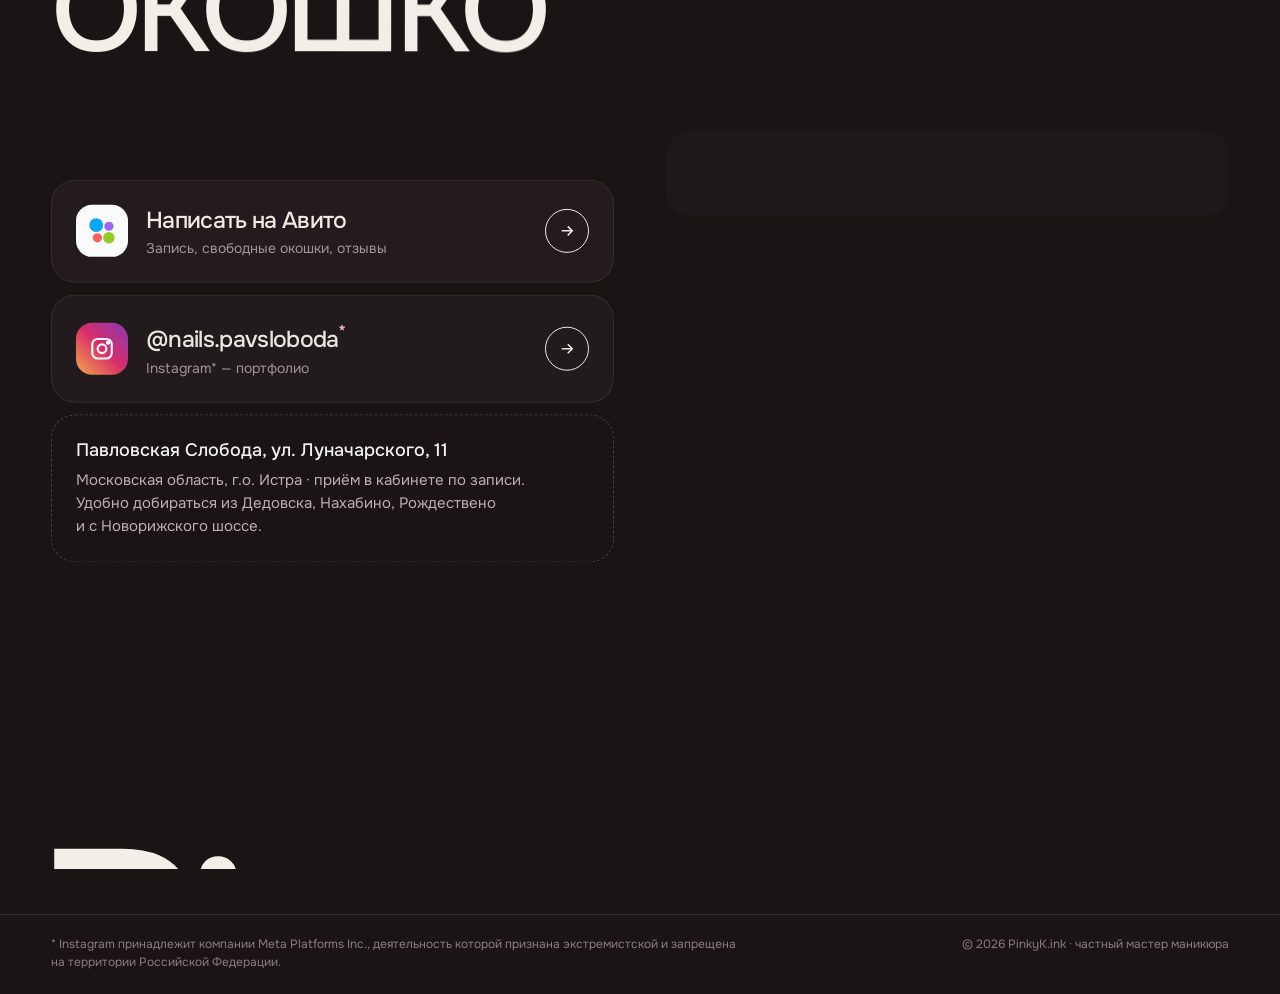
==== commit 5be2cca1: "Логотип в подвале — векторный SVG из контуров шрифтов, без обрезки Co-Authored-By: Claude Opus 5.5 <" ====
--- a/index.html
+++ b/index.html
@@ -620,8 +620,10 @@
 .place b{display:block;color:#fff;font-weight:500;font-size:18px;margin-bottom:4px}
 .map{border-radius:24px;overflow:hidden;min-height:380px;background:var(--ink2);filter:grayscale(.35) contrast(1.05)}
 .map iframe{width:100%;height:100%;min-height:380px;border:0;display:block}
-.sign{font-size:clamp(52px,16.4vw,268px);line-height:1;letter-spacing:-.06em;font-weight:500;text-align:center;margin:clamp(48px,7vw,110px) 0 clamp(20px,3vw,44px);color:var(--cream);user-select:none;white-space:nowrap}
-.sign em{font-size:1.16em;color:var(--rose);letter-spacing:-.02em;margin:0 .01em 0 .02em}
+.sign{padding:clamp(48px,7vw,110px) var(--pad) clamp(24px,3.5vw,48px)}
+.sign-svg{display:block;width:100%;max-width:1320px;height:auto;margin:0 auto;overflow:hidden}
+.sign-svg .ch{fill:var(--cream)}
+.sign-svg .k{fill:var(--rose)}
 .legal{position:relative;border-top:1px solid rgba(255,255,255,.1);padding:20px 0 calc(22px + env(safe-area-inset-bottom));font-size:12px;color:#8c7c7f;background:var(--ink)}
 .legal .wrap{display:flex;justify-content:space-between;gap:10px 40px;flex-wrap:wrap}
 .legal span:first-child{max-width:720px}
@@ -905,7 +907,7 @@
       </div>
     </div>
   </div>
-  <div class="sign" aria-hidden="true" id="sign">Pinky<em>K</em>.ink</div>
+  <div class="sign" id="sign"><svg class="sign-svg" viewBox="71.0 -741.0 4377.0 991.4" role="img" aria-label="PinkyK.ink" xmlns="http://www.w3.org/2000/svg"><path class="ch" d="M82.999755859375 0.0V-707.2000122070312H338.400390625Q417.40045166015625 -707.2000122070312 474.800537109375 -682.1000366210938Q532.2006225585938 -657.0000610351562 563.0007019042969 -604.5000305175781Q593.80078125 -552.0 593.80078125 -468.99981689453125Q593.80078125 -389.19970703125 558.6007385253906 -334.899658203125Q523.4006958007812 -280.599609375 462.400634765625 -253.39959716796875Q401.40057373046875 -226.1995849609375 322.60052490234375 -226.1995849609375H188.8009033203125V0.0ZM188.8009033203125 -321.6005859375H319.40057373046875Q394.6002197265625 -321.6005859375 440.7999572753906 -357.4004211425781Q486.99969482421875 -393.20025634765625 486.99969482421875 -471.999755859375Q486.99969482421875 -540.9993286132812 449.0998840332031 -575.6991271972656Q411.2000732421875 -610.39892578125 333.600341796875 -610.39892578125H188.8009033203125Z"/><path class="ch" d="M640.999755859375 0.0V-527.0H744.40087890625V0.0ZM692.4003295898438 -596.5994873046875Q662.0000610351562 -596.5994873046875 643.6998901367188 -615.0996398925781Q625.3997192382812 -633.5997924804688 625.3997192382812 -662.800048828125Q625.3997192382812 -692.2003173828125 644.39990234375 -710.6004943847656Q663.4000854492188 -729.0006713867188 692.600341796875 -729.0006713867188Q719.8005981445312 -729.0006713867188 740.0007629394531 -710.5005187988281Q760.200927734375 -692.0003662109375 760.200927734375 -663.0000610351562Q760.200927734375 -633.5997924804688 740.7007751464844 -615.0996398925781Q721.2006225585938 -596.5994873046875 692.4003295898438 -596.5994873046875Z"/><path class="ch" d="M810.999755859375 0.0V-527.0H909.2007446289062L914.4008178710938 -453.400390625Q933.8009033203125 -481.80035400390625 961.9009094238281 -499.5002746582031Q990.0009155273438 -517.2001953125 1022.2008361816406 -525.6001281738281Q1054.4007568359375 -534.0000610351562 1083.8005981445312 -534.0000610351562Q1160.2005615234375 -534.0000610351562 1203.5005493164062 -501.60003662109375Q1246.800537109375 -469.20001220703125 1265.2005310058594 -414.3999938964844Q1283.6005249023438 -359.5999755859375 1283.6005249023438 -291.0V0.0H1180.1994018554688V-269.60009765625Q1180.1994018554688 -302.39984130859375 1175.8994140625 -333.0996398925781Q1171.5994262695312 -363.7994384765625 1159.0994873046875 -388.3992919921875Q1146.5995483398438 -412.9991455078125 1123.5996704101562 -427.299072265625Q1100.5997924804688 -441.5989990234375 1062.2000122070312 -441.5989990234375Q1014.4002685546875 -441.5989990234375 981.1004638671875 -415.59918212890625Q947.8006591796875 -389.599365234375 931.1007690429688 -345.6996765136719Q914.40087890625 -301.79998779296875 914.40087890625 -247.20037841796875V0.0Z"/><path class="ch" d="M1346.999755859375 0.0V-707.2000122070312H1450.40087890625V-308.20050048828125H1534.6004028320312L1682.9998168945312 -527.0H1799.4010620117188L1626.001220703125 -276.0L1814.0010375976562 0.0H1693.1997680664062L1543.2003173828125 -217.39947509765625H1450.40087890625V0.0Z"/><path class="ch" d="M2047.599853515625 238.400146484375Q1989.7998046875 238.400146484375 1933.5997619628906 221.70016479492188Q1877.3997192382812 205.00018310546875 1830.3995971679688 164.4002685546875L1870.7998046875 82.1993408203125Q1907.399658203125 110.7991943359375 1950.9996643066406 128.09915161132812Q1994.5996704101562 145.39910888671875 2046.9996948242188 145.39910888671875Q2127.599609375 145.39910888671875 2161.6995544433594 101.29931640625Q2195.7994995117188 57.19952392578125 2195.7994995117188 -14.0003662109375V-65.19964599609375Q2177.99951171875 -39.79974365234375 2151.1995544433594 -23.599822998046875Q2124.3995971679688 -7.39990234375 2092.899688720703 0.300048828125Q2061.3997802734375 8.0 2028.39990234375 8.0Q1950.9999389648438 8.0 1905.6999206542969 -23.300018310546875Q1860.39990234375 -54.60003662109375 1840.8998718261719 -109.800048828125Q1821.3998413085938 -165.00006103515625 1821.3998413085938 -236.60003662109375V-527.0H1924.8009643554688V-260.8001708984375Q1924.8009643554688 -228.400390625 1928.9009399414062 -196.7005615234375Q1933.0009155273438 -165.000732421875 1945.8008422851562 -139.70083618164062Q1958.6007690429688 -114.40093994140625 1983.8006591796875 -99.30099487304688Q2009.0005493164062 -84.2010498046875 2051.2003784179688 -84.2010498046875Q2105.2001953125 -84.2010498046875 2136.3999938964844 -110.70095825195312Q2167.5997924804688 -137.20086669921875 2180.7996520996094 -180.60064697265625Q2193.99951171875 -224.00042724609375 2193.99951171875 -275.00006103515625V-527.0H2297.400634765625V-25.2015380859375Q2297.400634765625 36.79876708984375 2282.5006713867188 85.69906616210938Q2267.6007080078125 134.599365234375 2237.1006774902344 168.599609375Q2206.6006469726562 202.599853515625 2159.6004638671875 220.5Q2112.6002807617188 238.400146484375 2047.599853515625 238.400146484375Z"/><path class="ch k" d="M2333.2240283203123 0.0Q2329.7440283203123 0.0 2329.7440283203123 -6.959999999999999Q2329.7440283203123 -13.919999999999998 2333.2240283203123 -13.919999999999998Q2369.1839575195313 -13.919999999999998 2388.6719079589843 -19.72Q2408.1598583984373 -25.52 2417.3238513183596 -42.919999999999995Q2426.4878442382815 -60.31999999999999 2432.287844238281 -93.96L2527.407844238281 -631.04Q2536.6878442382813 -680.92 2523.6958654785158 -696.0Q2510.70388671875 -711.0799999999999 2457.3440283203126 -711.0799999999999Q2455.0240283203125 -711.0799999999999 2455.0240283203125 -718.04Q2455.0240283203125 -725.0 2457.3440283203126 -725.0Q2481.2400708007813 -725.0 2510.35611328125 -723.26Q2539.4721557617186 -721.52 2572.6481982421874 -721.52Q2606.984240722656 -721.52 2638.420283203125 -723.26Q2669.8563256835937 -725.0 2692.5923681640625 -725.0Q2694.9123681640626 -725.0 2694.9123681640626 -718.04Q2694.9123681640626 -711.0799999999999 2692.5923681640625 -711.0799999999999Q2656.632438964844 -711.0799999999999 2637.1444885253904 -704.1199999999999Q2617.6565380859374 -697.16 2609.0725451660155 -679.76Q2600.4885522460936 -662.3599999999999 2593.76056640625 -628.7199999999999L2498.64056640625 -93.96Q2492.84056640625 -60.31999999999999 2492.2605664062503 -42.919999999999995Q2491.68056640625 -25.52 2506.0645593261715 -19.72Q2520.4485522460936 -13.919999999999998 2558.2645239257813 -13.919999999999998Q2560.8165380859373 -13.919999999999998 2560.8165380859373 -6.959999999999999Q2560.8165380859373 0.0 2558.2645239257813 0.0Q2533.904453125 0.0 2509.080389404297 -1.16Q2484.256325683594 -2.32 2448.5281982421875 -2.32Q2415.3521557617187 -2.32 2385.65611328125 -1.16Q2355.960070800781 0.0 2333.2240283203123 0.0ZM2858.9365380859376 0.0Q2835.96833984375 0.0 2823.440247802734 -0.8120141601562499Q2810.9121557617186 -1.6240283203124999 2802.908127441406 -8.81604248046875Q2794.9040991210936 -16.008056640625 2785.392120361328 -33.75607788085937Q2775.8801416015626 -51.504099121093745 2759.1761840820313 -84.56413452148436Q2742.4722265625 -117.624169921875 2712.7762548828123 -171.68021240234373L2583.3206372070313 -403.2159008789062L2640.1611328125 -447.9924389648437L2759.177033691406 -234.78424072265622Q2803.488977050781 -154.74424072265623 2832.1409204101565 -109.50420532226562Q2860.7928637695313 -64.264169921875 2880.9768212890626 -44.31212036132812Q2901.160778808594 -24.360070800781248 2918.560743408203 -19.140035400390623Q2935.9607080078126 -13.919999999999998 2957.7686938476563 -13.919999999999998Q2961.2486938476563 -13.919999999999998 2961.2486938476563 -6.959999999999999Q2961.2486938476563 0.0 2957.7686938476563 0.0Q2918.560637207031 0.0 2894.6645947265624 0.0Q2870.768552246094 0.0 2858.9365380859376 0.0ZM2496.3201416015627 -333.61554687499995 2827.3840283203126 -631.9676318359375Q2872.6239575195314 -674.6555468749999 2870.1879504394533 -692.8677734374999Q2867.751943359375 -711.0799999999999 2816.9440283203126 -711.0799999999999Q2814.6240283203124 -711.0799999999999 2814.6240283203124 -718.04Q2814.6240283203124 -725.0 2816.9440283203126 -725.0Q2840.1440283203124 -725.0 2867.9842761230466 -723.26Q2895.8245239257812 -721.52 2935.2645239257813 -721.52Q2973.3125805664063 -721.52 2995.468623046875 -723.26Q3017.6246655273435 -725.0 3037.8086938476563 -725.0Q3041.2886938476563 -725.0 3041.2886938476563 -718.04Q3041.2886938476563 -711.0799999999999 3037.8086938476563 -711.0799999999999Q3001.8485522460937 -711.0799999999999 2952.0843823242185 -692.2878442382812Q2902.3202124023437 -673.4956884765625 2850.81611328125 -625.0076318359374L2521.6081982421874 -334.0795043945312Z"/><path class="ch" d="M3128.6002807617188 9.80010986328125Q3099.4000854492188 9.80010986328125 3079.699920654297 -9.0Q3059.999755859375 -27.80010986328125 3059.999755859375 -58.8004150390625Q3059.999755859375 -90.000732421875 3079.899932861328 -109.30087280273438Q3099.8001098632812 -128.60101318359375 3128.80029296875 -128.60101318359375Q3157.8004760742188 -128.60101318359375 3177.400634765625 -109.40087890625Q3197.0007934570312 -90.20074462890625 3197.0007934570312 -59.00042724609375Q3197.0007934570312 -27.80010986328125 3177.400634765625 -9.0Q3157.8004760742188 9.80010986328125 3128.6002807617188 9.80010986328125Z"/><path class="ch" d="M3262.999755859375 0.0V-527.0H3366.40087890625V0.0ZM3314.4003295898438 -596.5994873046875Q3284.0000610351562 -596.5994873046875 3265.6998901367188 -615.0996398925781Q3247.3997192382812 -633.5997924804688 3247.3997192382812 -662.800048828125Q3247.3997192382812 -692.2003173828125 3266.39990234375 -710.6004943847656Q3285.4000854492188 -729.0006713867188 3314.600341796875 -729.0006713867188Q3341.8005981445312 -729.0006713867188 3362.000762939453 -710.5005187988281Q3382.200927734375 -692.0003662109375 3382.200927734375 -663.0000610351562Q3382.200927734375 -633.5997924804688 3362.7007751464844 -615.0996398925781Q3343.2006225585938 -596.5994873046875 3314.4003295898438 -596.5994873046875Z"/><path class="ch" d="M3432.999755859375 0.0V-527.0H3531.2007446289062L3536.4008178710938 -453.400390625Q3555.8009033203125 -481.80035400390625 3583.900909423828 -499.5002746582031Q3612.0009155273438 -517.2001953125 3644.2008361816406 -525.6001281738281Q3676.4007568359375 -534.0000610351562 3705.8005981445312 -534.0000610351562Q3782.2005615234375 -534.0000610351562 3825.5005493164062 -501.60003662109375Q3868.800537109375 -469.20001220703125 3887.2005310058594 -414.3999938964844Q3905.6005249023438 -359.5999755859375 3905.6005249023438 -291.0V0.0H3802.1994018554688V-269.60009765625Q3802.1994018554688 -302.39984130859375 3797.8994140625 -333.0996398925781Q3793.5994262695312 -363.7994384765625 3781.0994873046875 -388.3992919921875Q3768.5995483398438 -412.9991455078125 3745.5996704101562 -427.299072265625Q3722.5997924804688 -441.5989990234375 3684.2000122070312 -441.5989990234375Q3636.4002685546875 -441.5989990234375 3603.1004638671875 -415.59918212890625Q3569.8006591796875 -389.599365234375 3553.1007690429688 -345.6996765136719Q3536.40087890625 -301.79998779296875 3536.40087890625 -247.20037841796875V0.0Z"/><path class="ch" d="M3968.999755859375 0.0V-707.2000122070312H4072.40087890625V-308.20050048828125H4156.600402832031L4304.999816894531 -527.0H4421.401062011719L4248.001220703125 -276.0L4436.001037597656 0.0H4315.199768066406L4165.2003173828125 -217.39947509765625H4072.40087890625V0.0Z"/></svg></div>
   <div class="legal"><div class="wrap">
     <span>* Instagram принадлежит компании Meta Platforms Inc., деятельность которой признана экстремистской и запрещена на территории Российской Федерации.</span>
     <span>© 2026 PinkyK.ink · частный мастер маникюра</span>
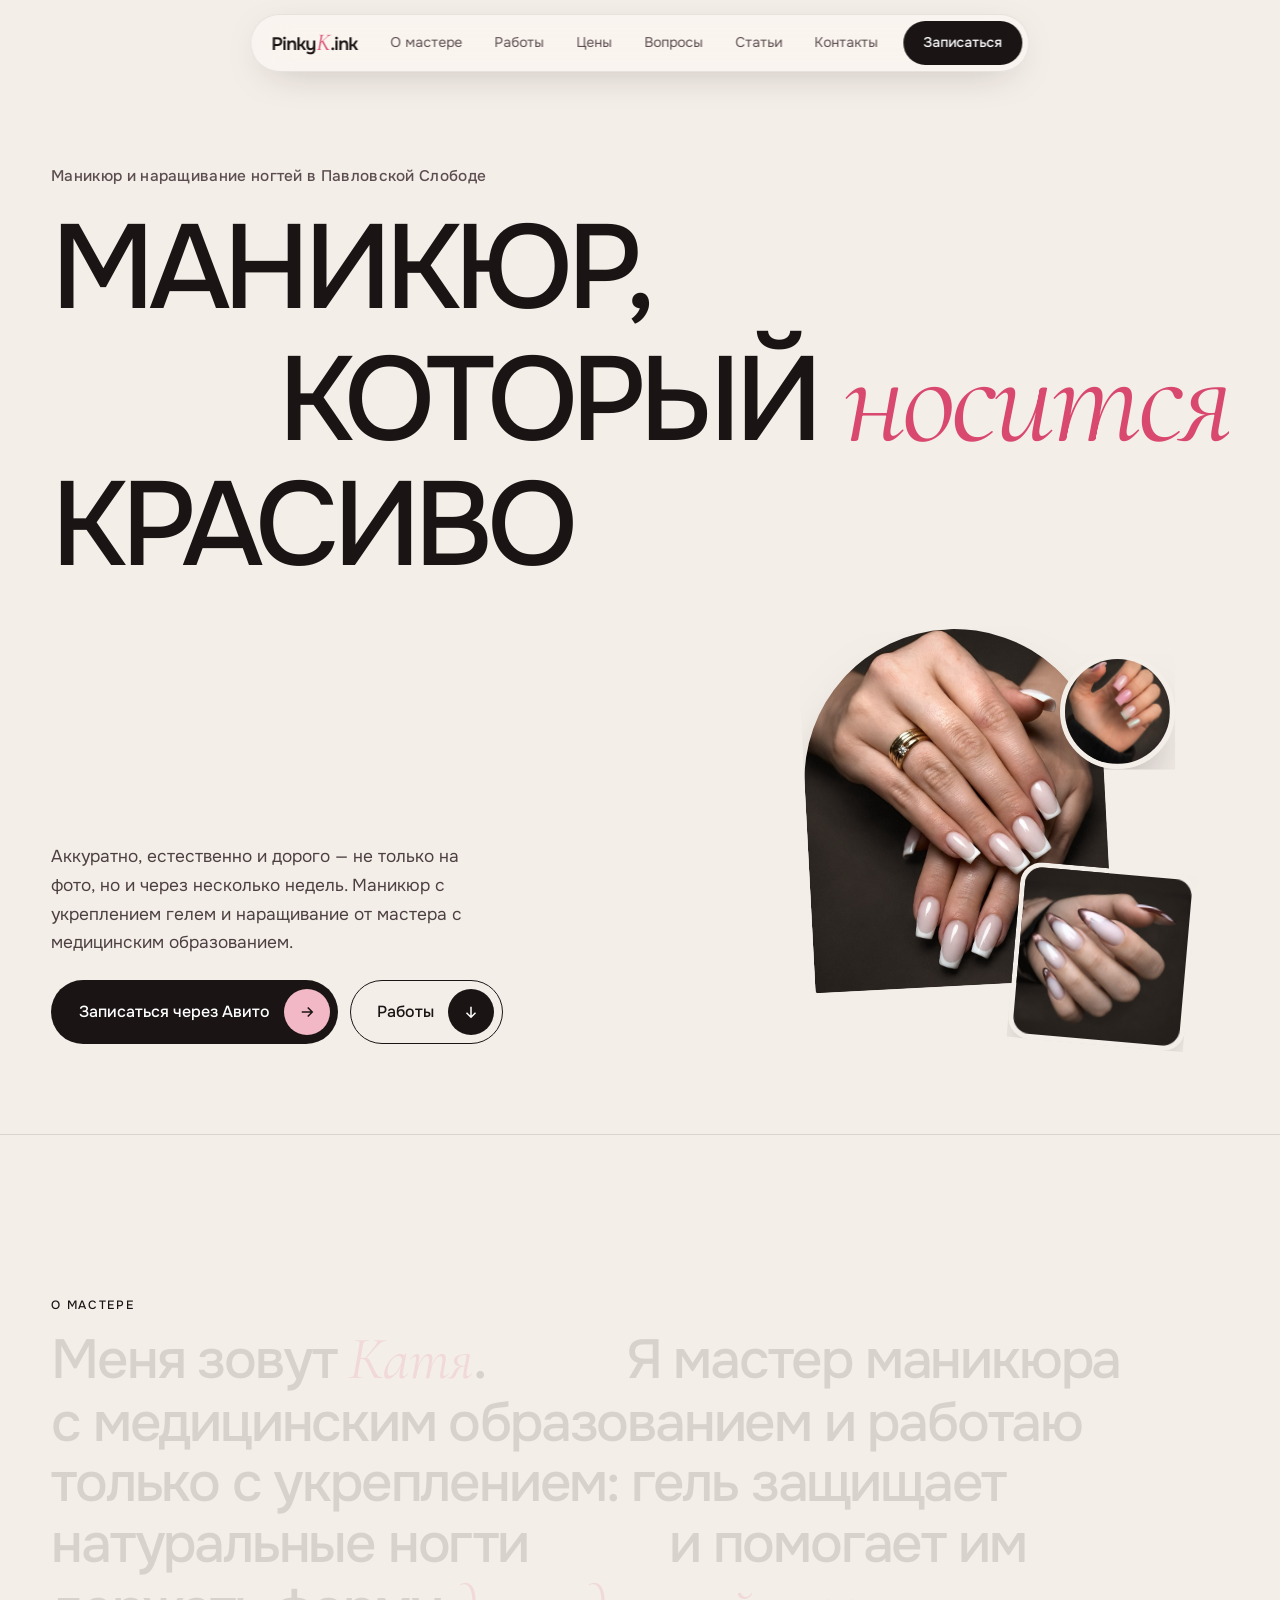
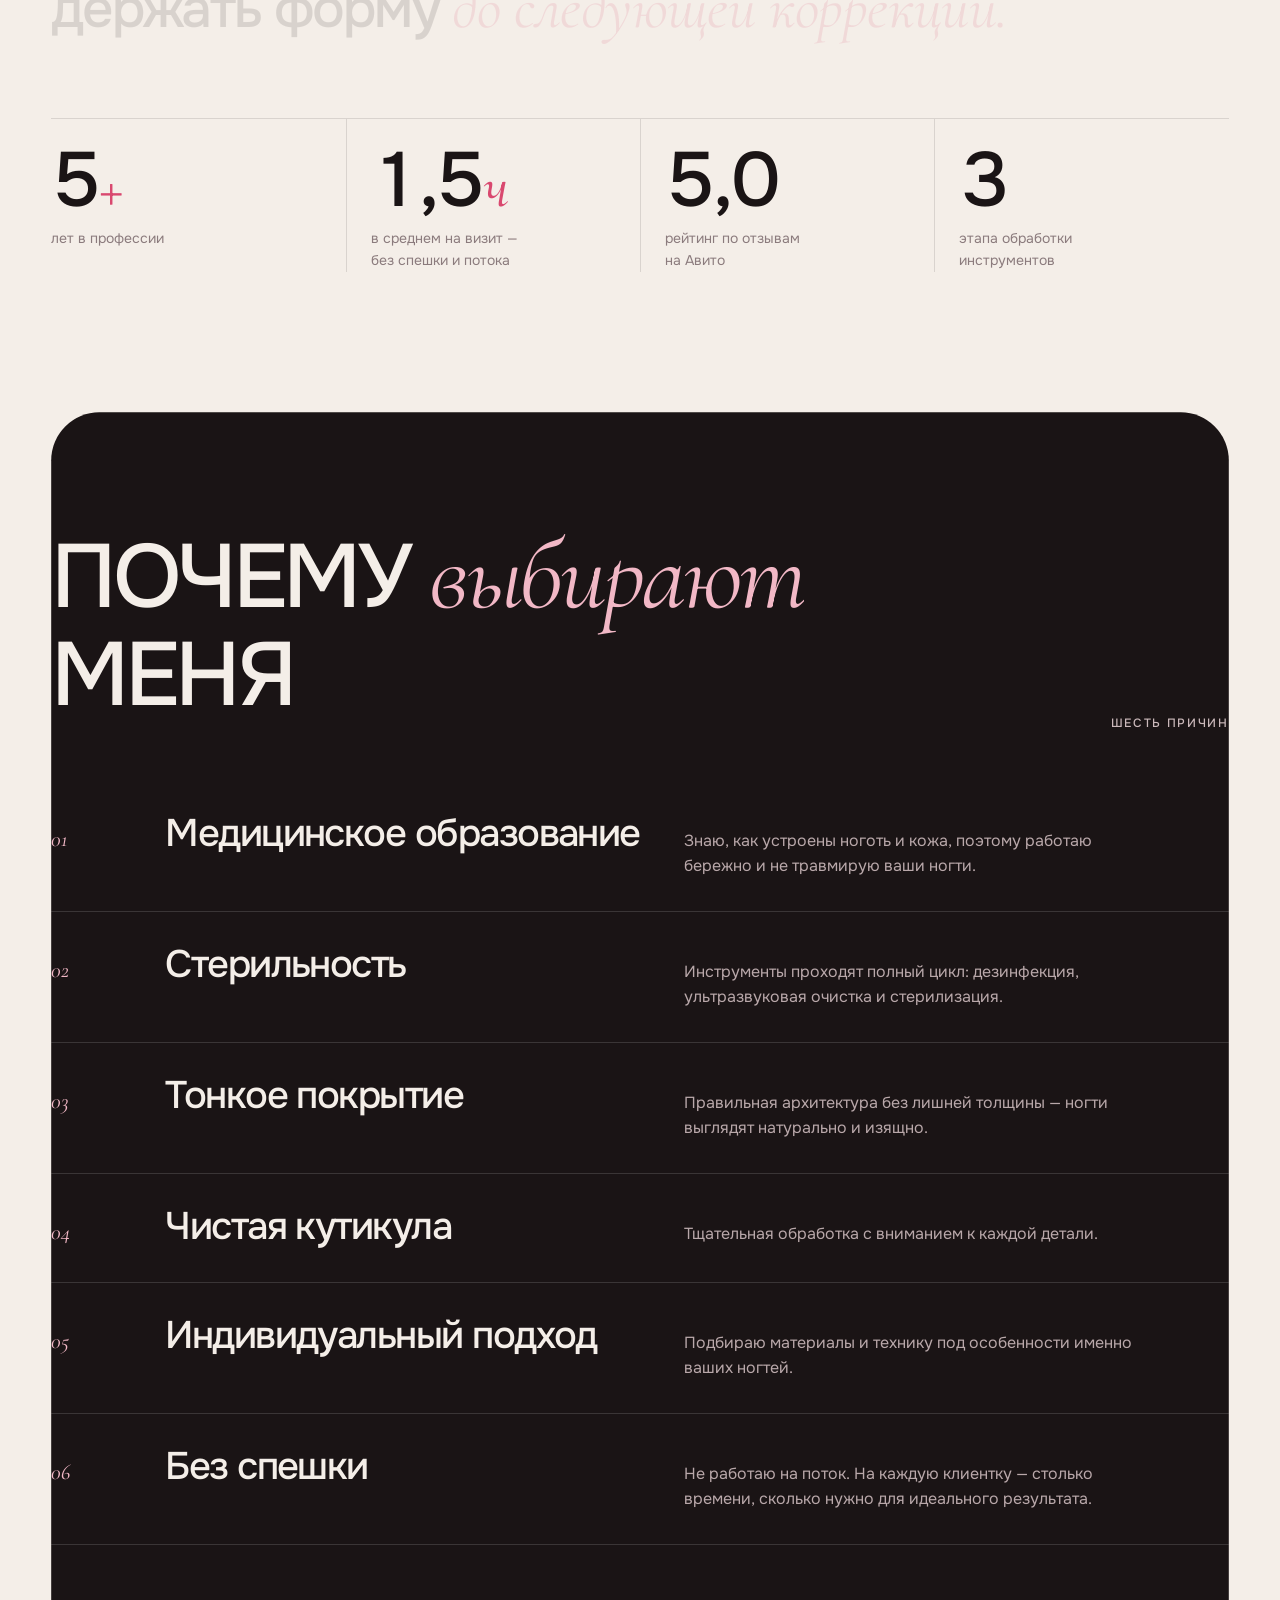
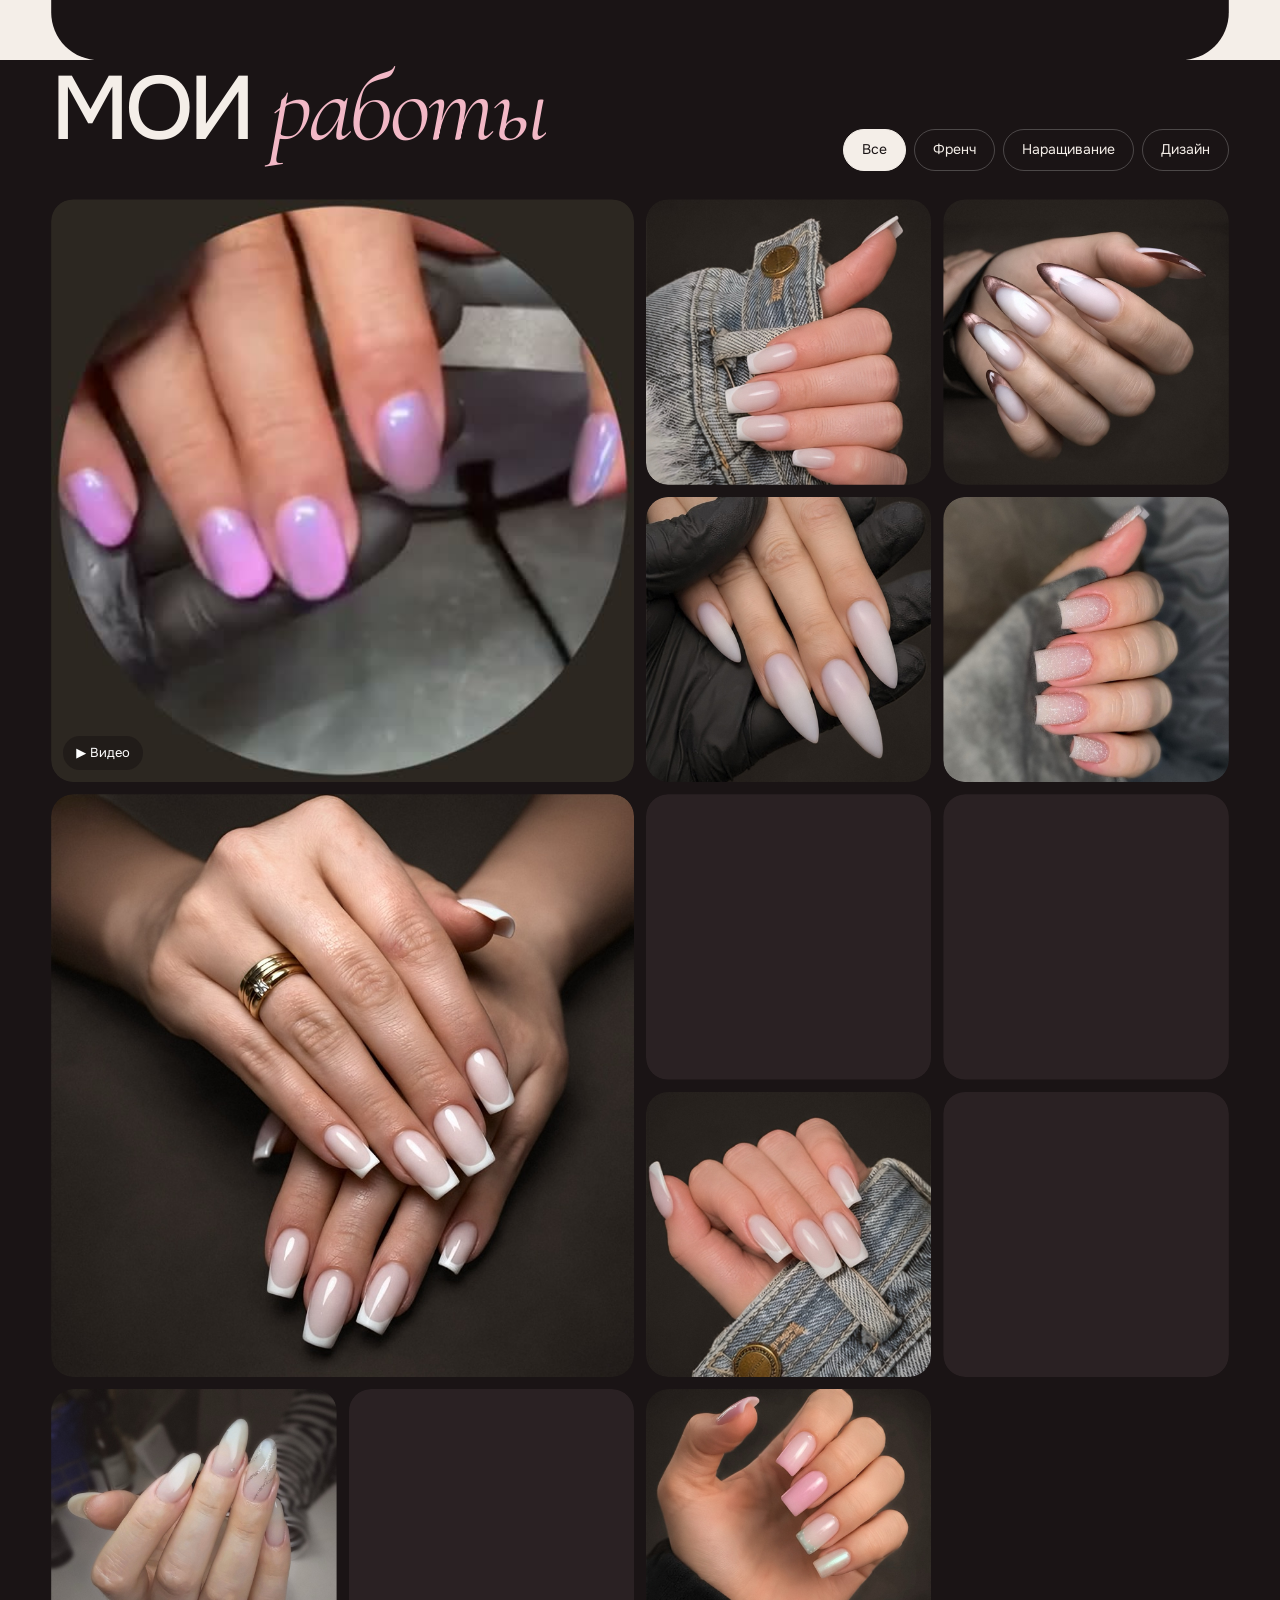
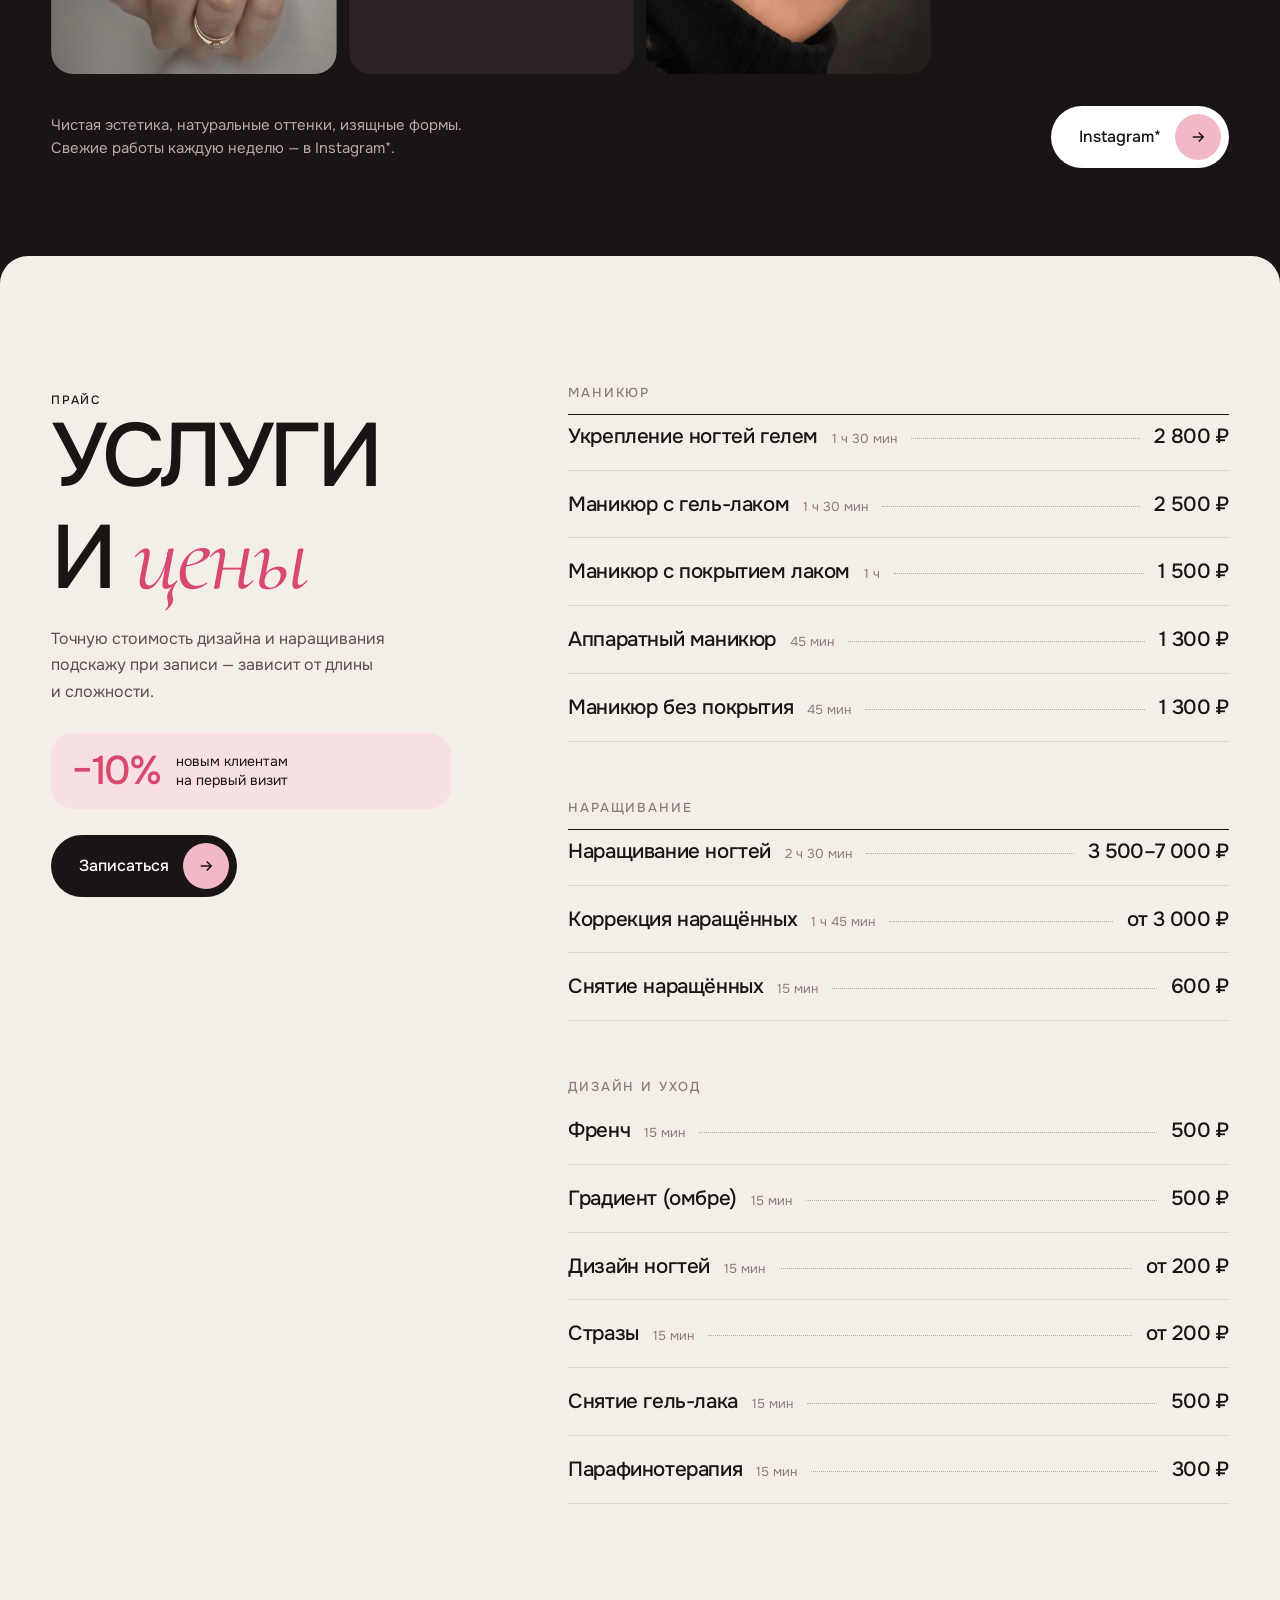
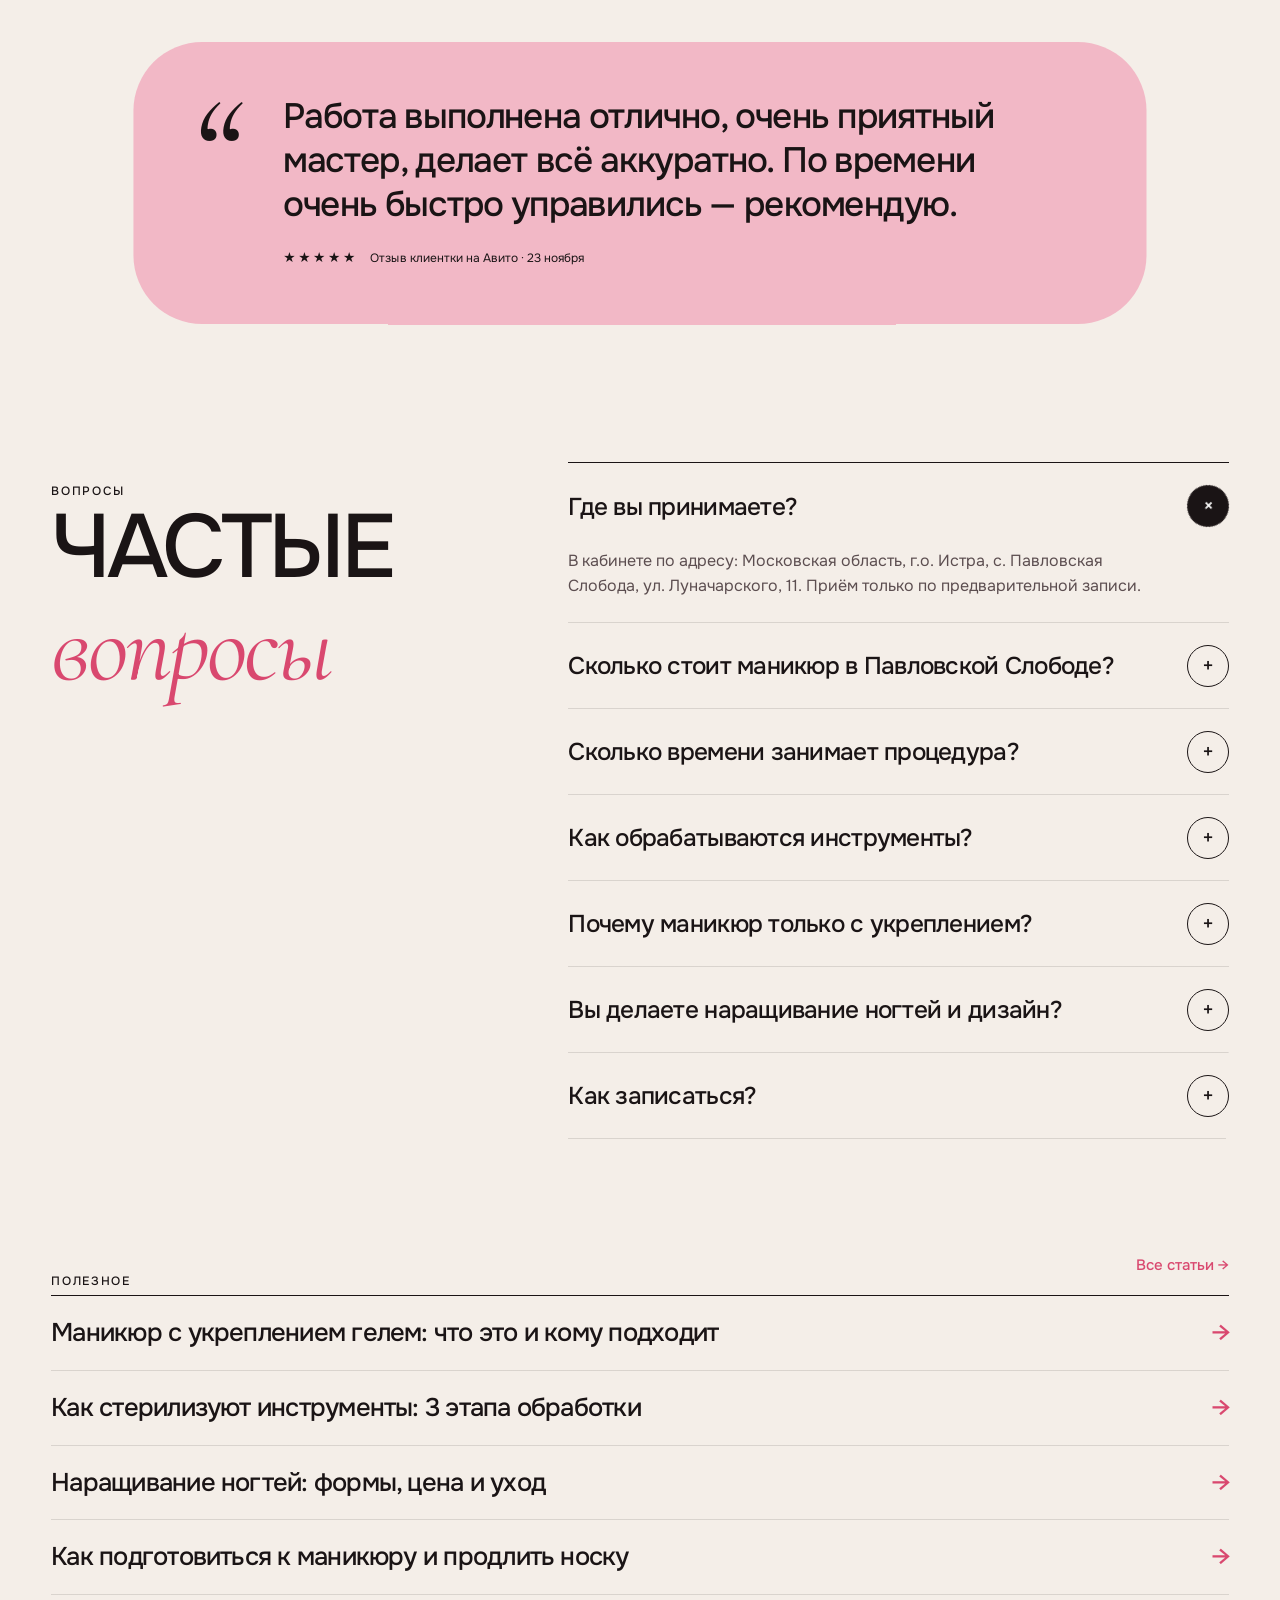
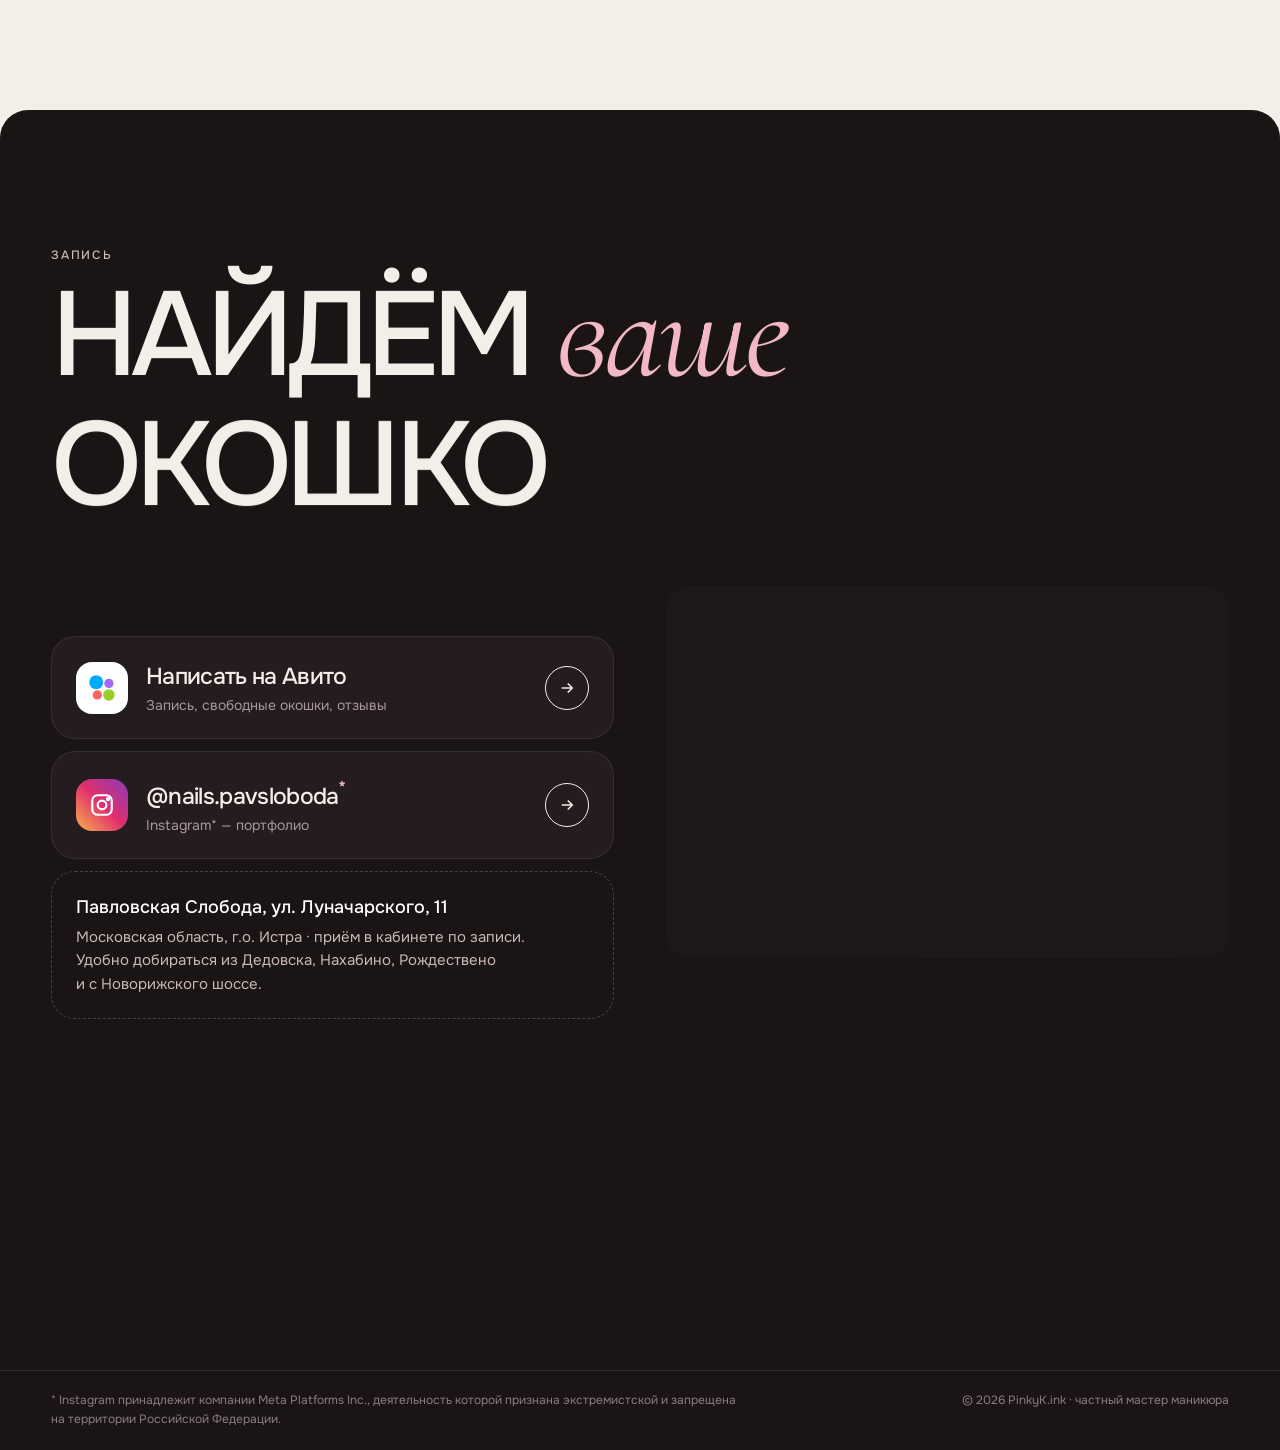
==== commit 2aac7581: "Раздел «Статьи»: 4 статьи с микроразметкой Article/FAQ, ссылки с главной, sitemap Co-Authored-By: Cl" ====
--- a/index.html
+++ b/index.html
@@ -601,6 +601,15 @@
 .faq details[open] summary::after{transform:rotate(45deg);background:var(--ink);color:#fff}
 .faq details p{padding:0 60px 24px 0;color:#5c4e50;max-width:640px}
 @media (max-width:900px){.faq .grid{grid-template-columns:1fr}.faq details p{padding-right:0}}
+/* reads */
+.reads{padding:0 0 clamp(70px,9vw,140px)}
+.rhead{display:flex;justify-content:space-between;align-items:center;margin-bottom:18px}
+.rhead .all{font-size:15px;font-weight:500;text-decoration:none;color:var(--hot)}
+.rlist{border-top:1px solid var(--ink)}
+.rlist a{--lc:var(--line);display:flex;justify-content:space-between;align-items:center;gap:20px;padding:22px 0;text-decoration:none;font-size:clamp(18px,2vw,26px);font-weight:500;letter-spacing:-.03em;line-height:1.2;transition:padding .35s cubic-bezier(.16,1,.3,1),color .25s}
+.rlist a i{font-style:normal;color:var(--hot);transition:transform .35s cubic-bezier(.16,1,.3,1)}
+.rlist a:hover{padding-left:12px;color:var(--hot)}
+.rlist a:hover i{transform:translateX(6px)}
 /* contact */
 .contact{background:var(--ink);color:var(--cream);border-radius:var(--r) var(--r) 0 0;padding:clamp(70px,9vw,130px) 0 0;overflow:hidden}
 .contact .h-xl em{color:var(--rose)}
@@ -717,6 +726,7 @@
   <a class="l" href="#works">Работы</a>
   <a class="l" href="#prices">Цены</a>
   <a class="l" href="#faq">Вопросы</a>
+  <a class="l" href="/stati/">Статьи</a>
   <a class="l" href="#contact">Контакты</a>
   <a class="cta" href="https://www.avito.ru/pavlovskaya_sloboda/predlozheniya_uslug/manikyur_pavlovskaya_sloboda_8549696573" data-goal="avito_click" data-place="nav" target="_blank" rel="noopener">Записаться</a>
 </nav>
@@ -884,6 +894,18 @@
   </div>
 </section>
 
+<section class="reads" id="stati">
+  <div class="wrap">
+    <div class="rhead"><span class="kicker">Полезное</span><a href="/stati/" class="all">Все статьи →</a></div>
+    <div class="rlist">
+      <a href="/stati/manikyur-s-ukrepleniem-gelem/" class="ln-draw"><span>Маникюр с укреплением гелем: что это и кому подходит</span><i>→</i></a>
+      <a href="/stati/sterilizaciya-instrumentov-dlya-manikyura/" class="ln-draw"><span>Как стерилизуют инструменты: 3 этапа обработки</span><i>→</i></a>
+      <a href="/stati/naraschivanie-nogtey-formy-i-uhod/" class="ln-draw"><span>Наращивание ногтей: формы, цена и уход</span><i>→</i></a>
+      <a href="/stati/kak-podgotovitsya-k-manikyuru/" class="ln-draw"><span>Как подготовиться к маникюру и продлить носку</span><i>→</i></a>
+    </div>
+  </div>
+</section>
+
 <section class="contact" id="contact">
   <div class="wrap">
     <span class="kicker">Запись</span>
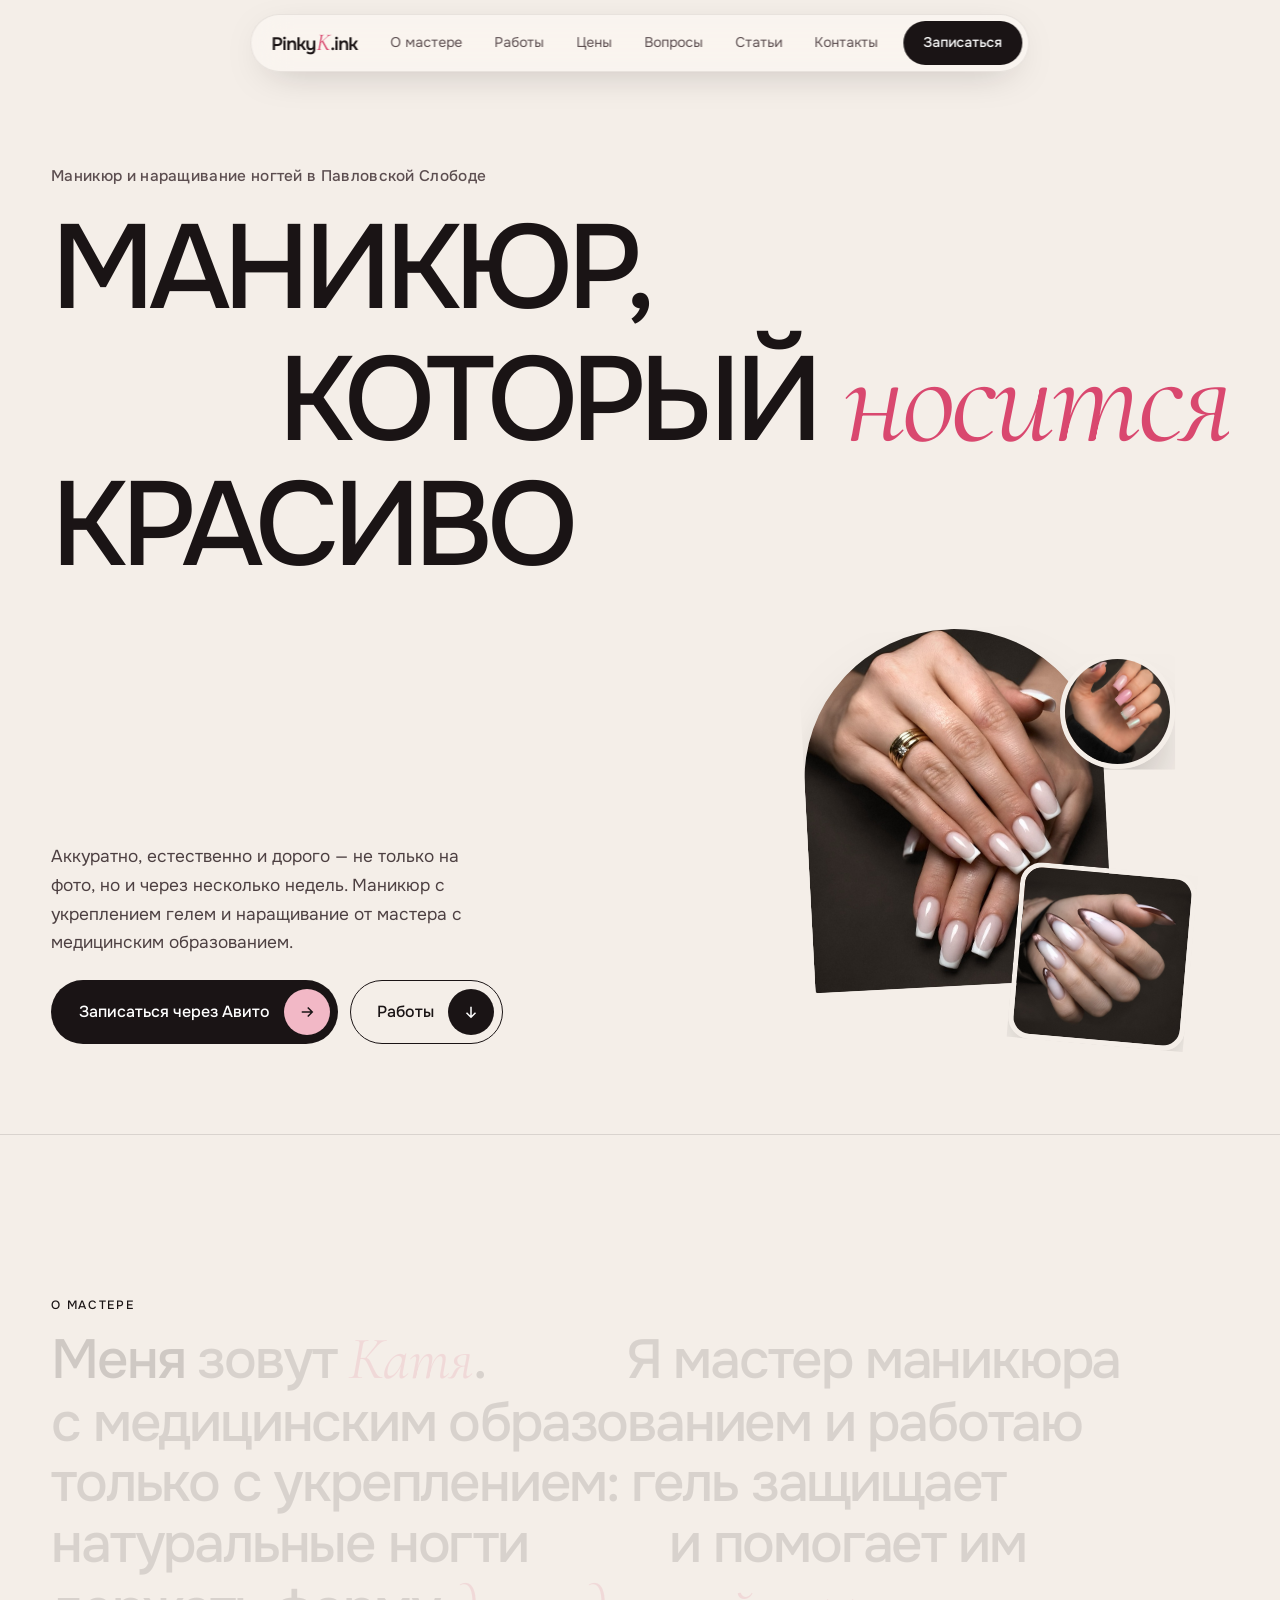
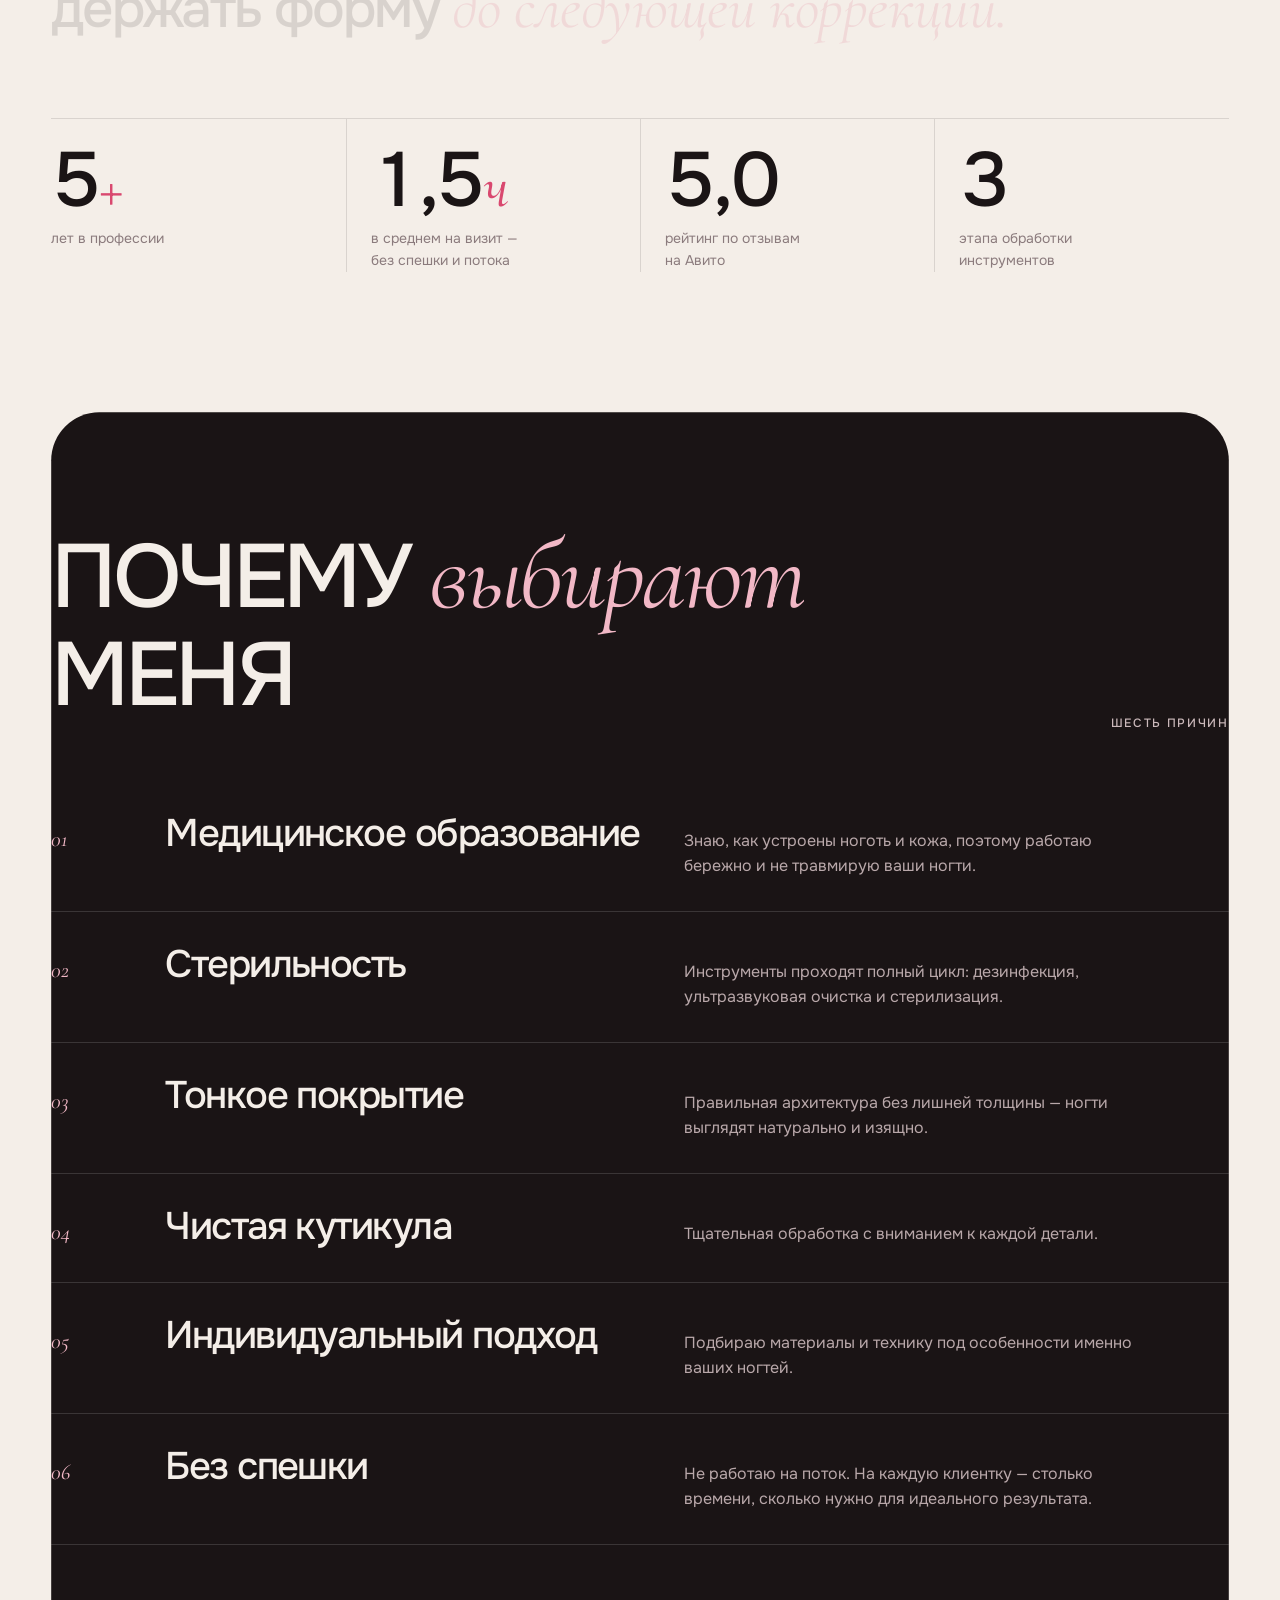
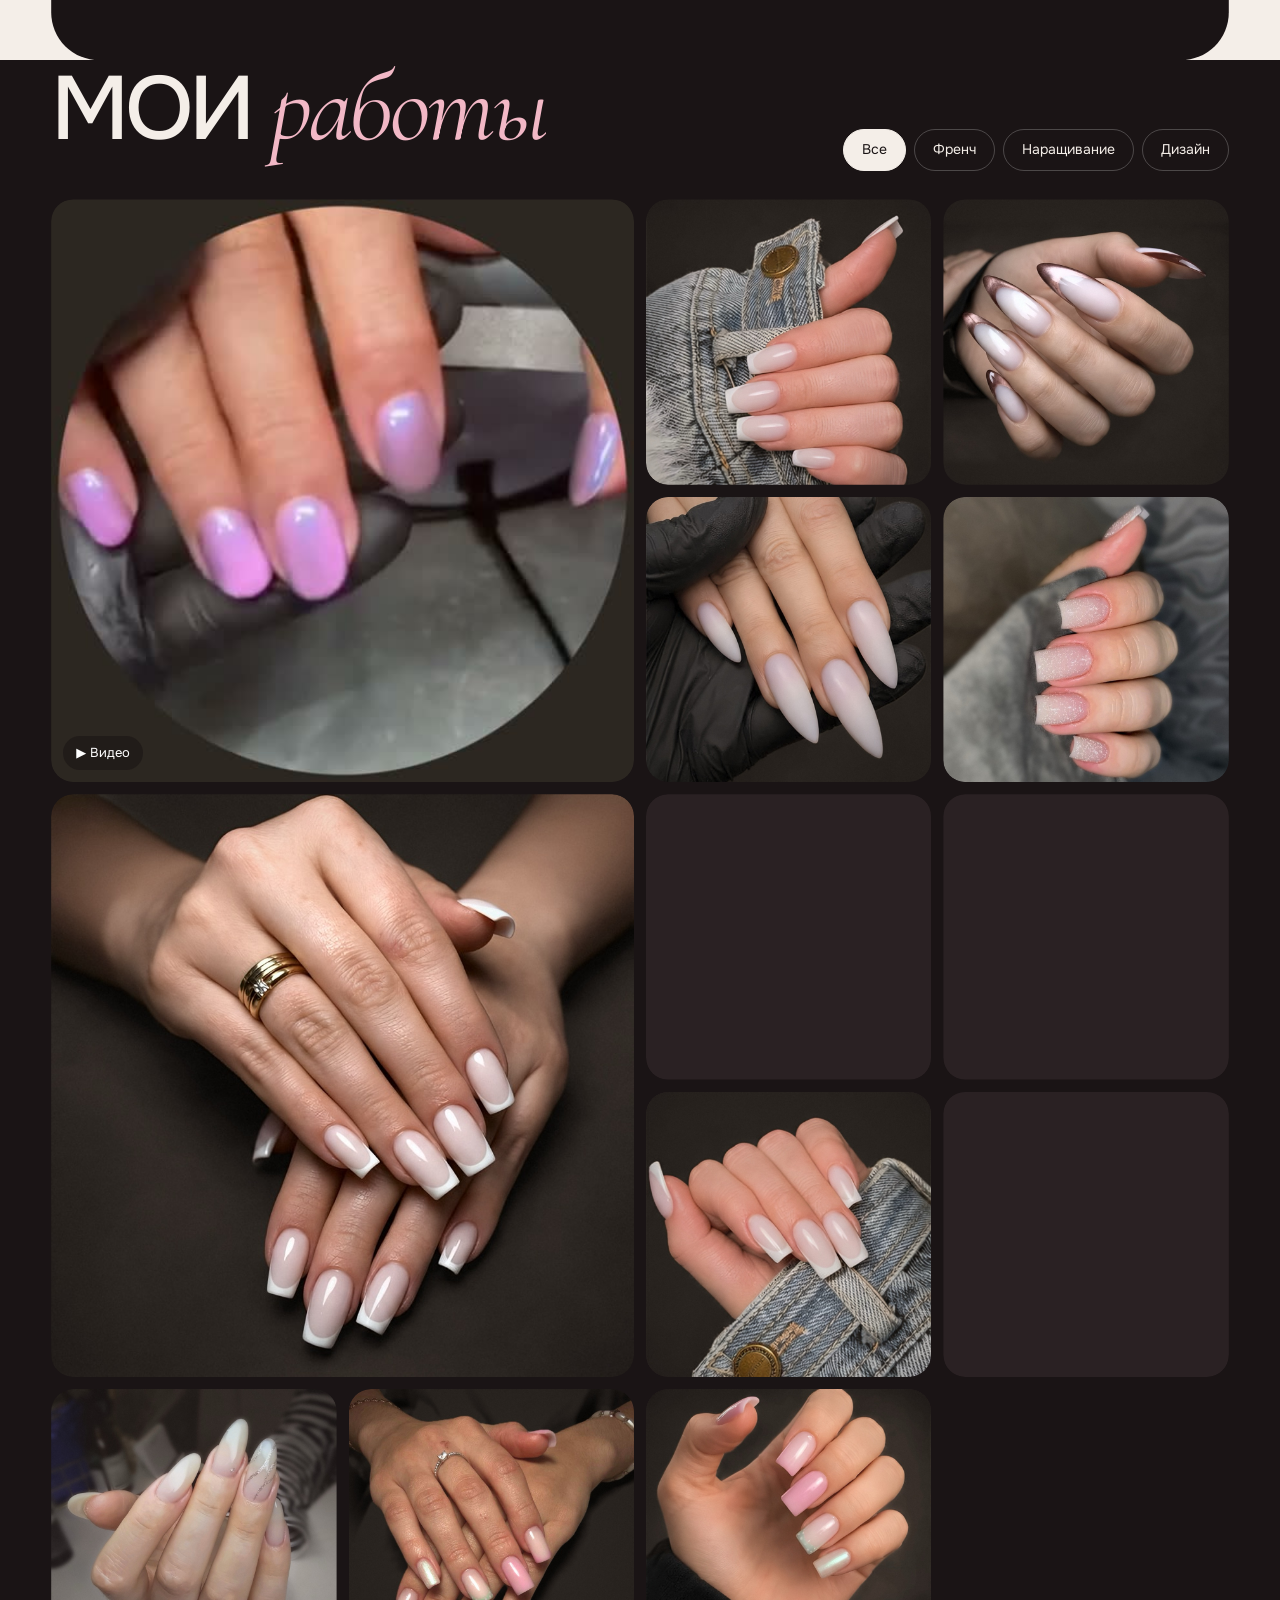
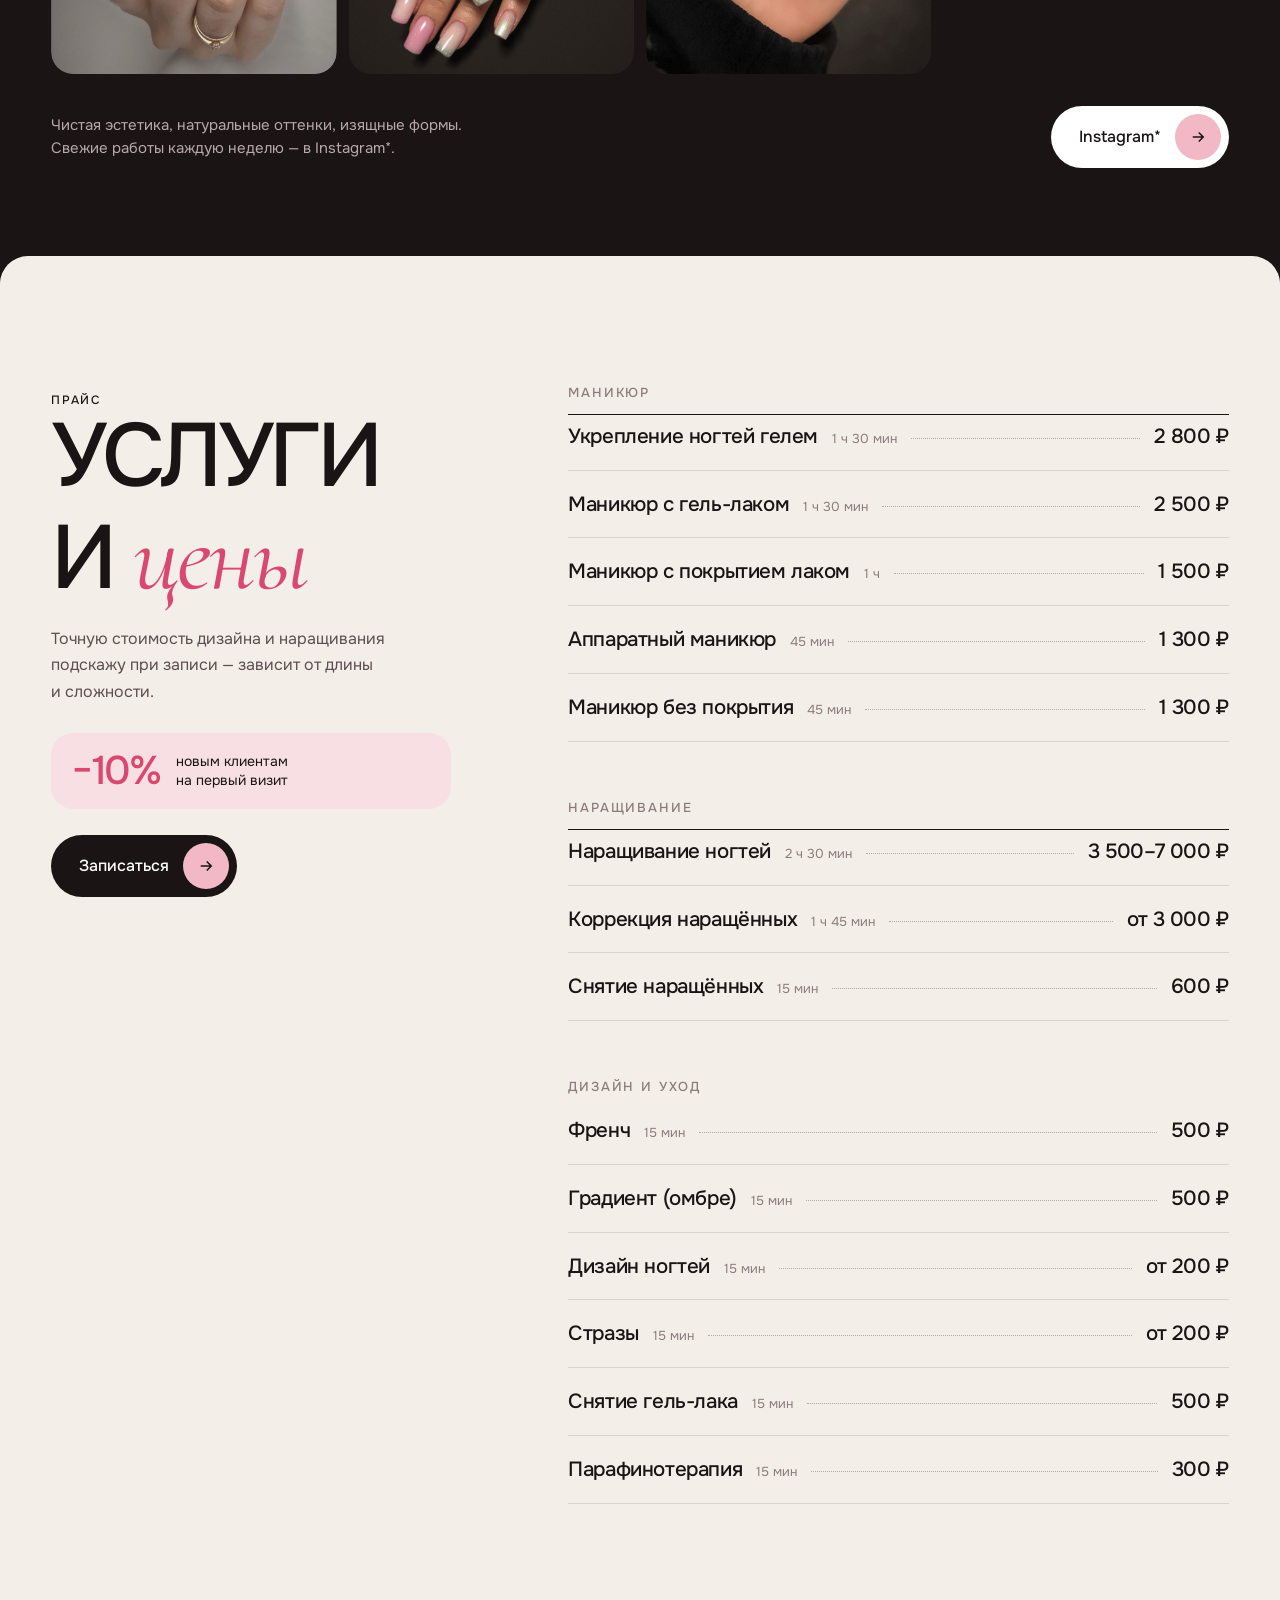
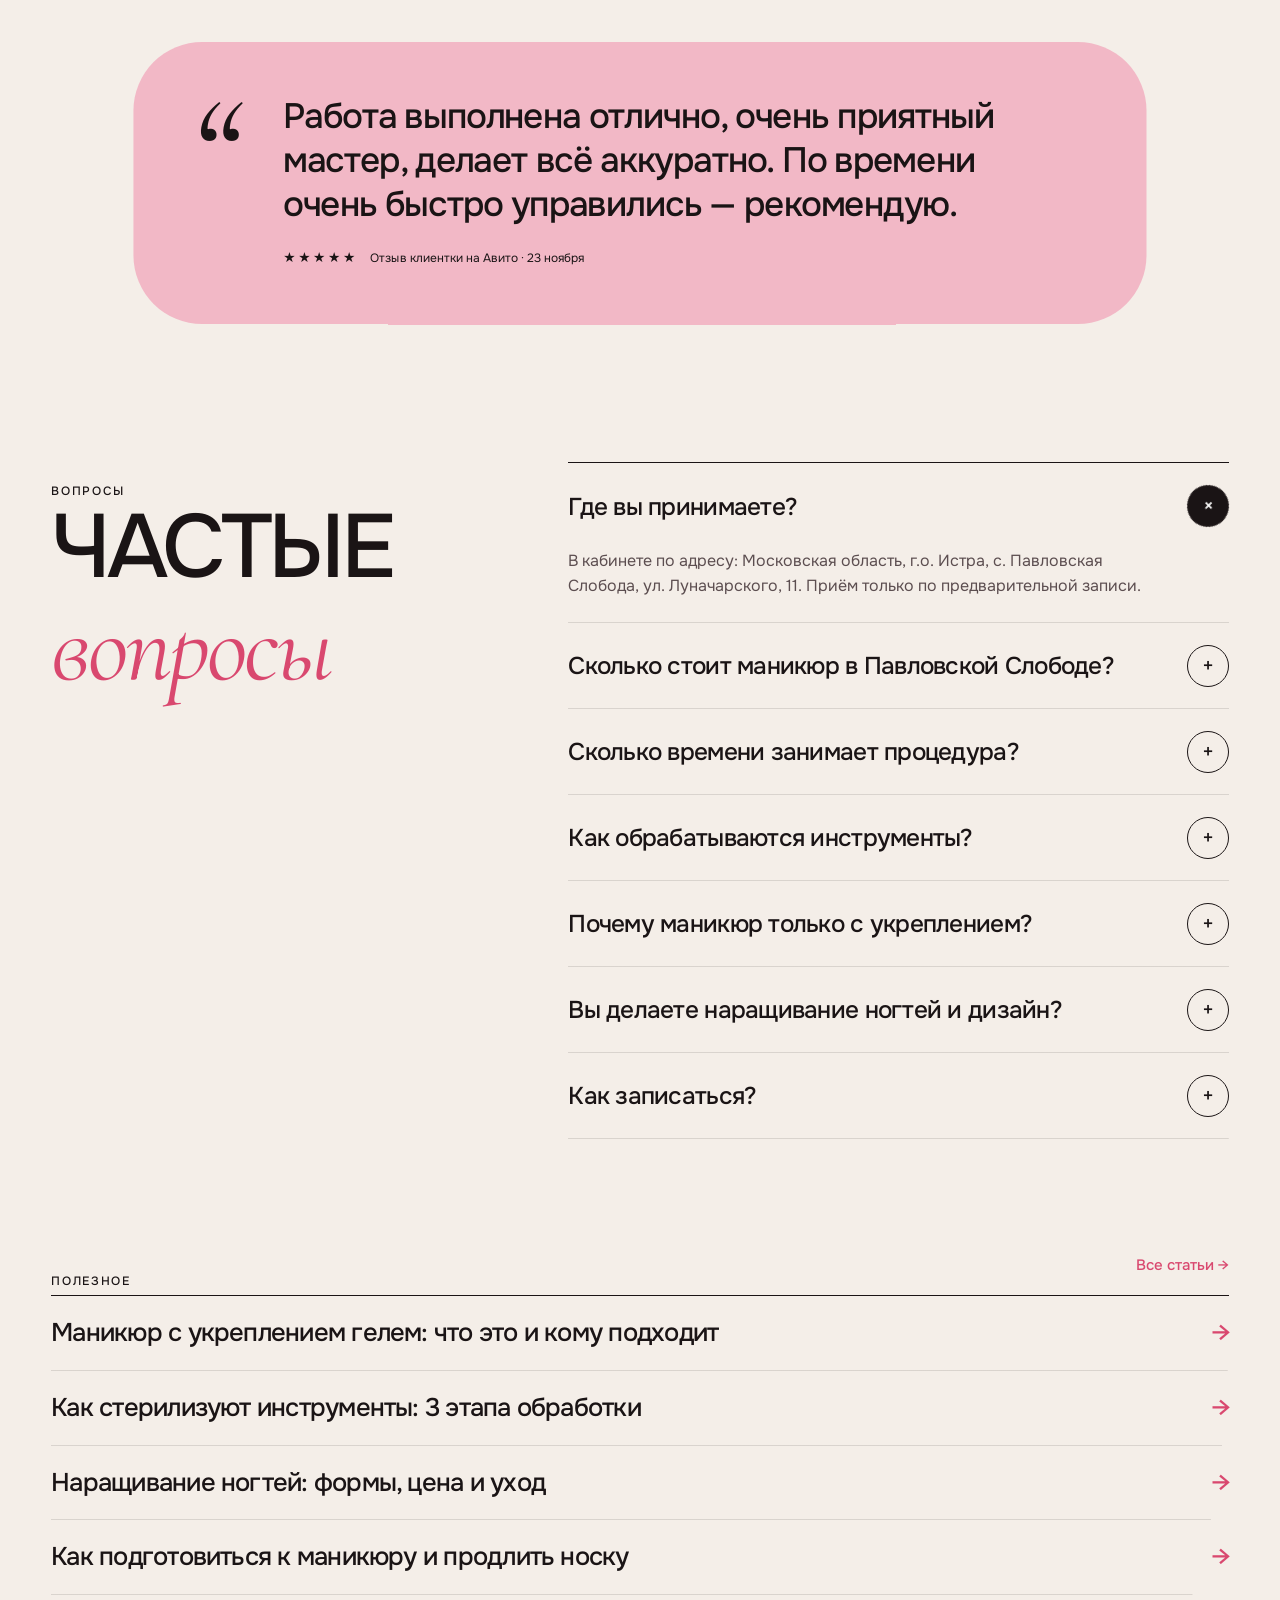
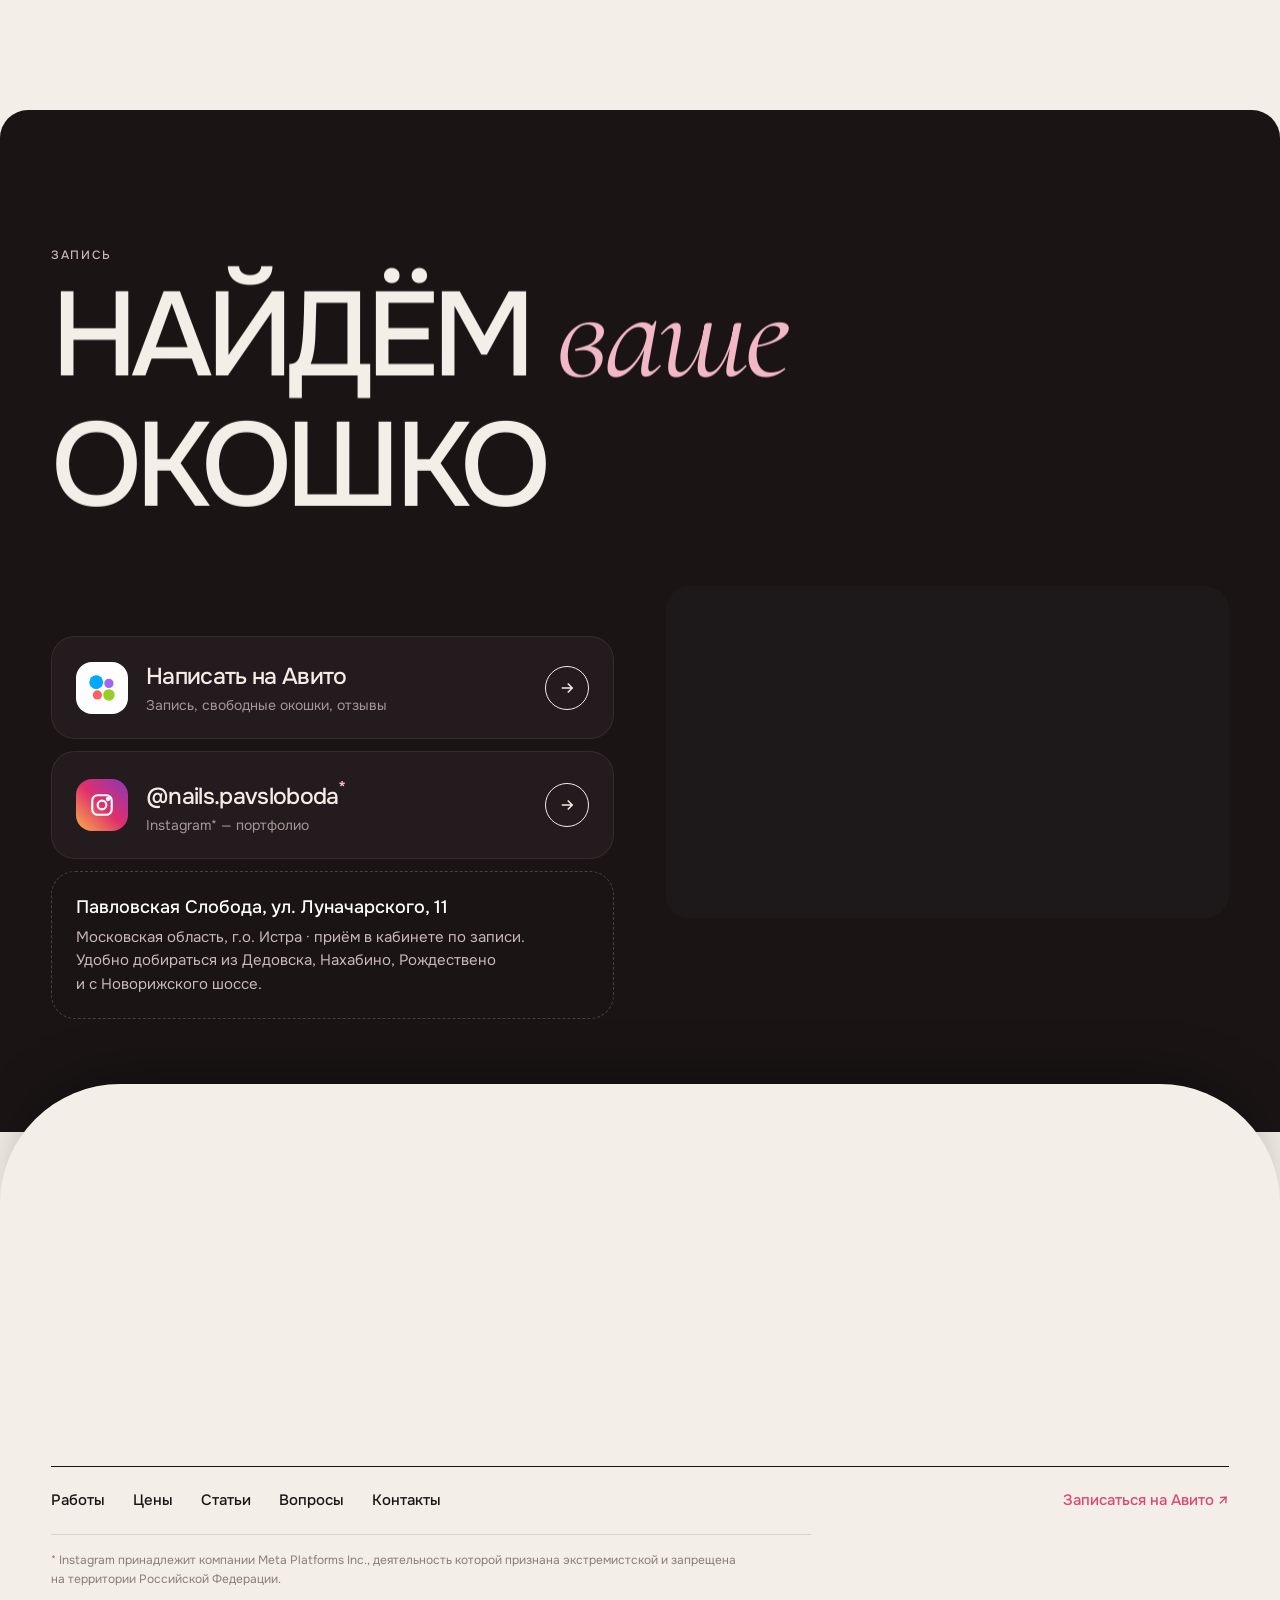
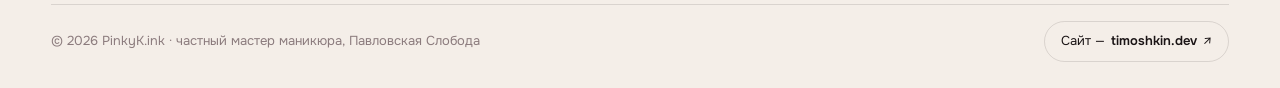
==== commit 85104dbc: "Футер наплывает на контакты; подпись timoshkin.dev Co-Authored-By: Claude Opus 5.5 <noreply@anthropi" ====
--- a/index.html
+++ b/index.html
@@ -611,7 +611,8 @@
 .rlist a:hover{padding-left:12px;color:var(--hot)}
 .rlist a:hover i{transform:translateX(6px)}
 /* contact */
-.contact{background:var(--ink);color:var(--cream);border-radius:var(--r) var(--r) 0 0;padding:clamp(70px,9vw,130px) 0 0;overflow:hidden}
+.contact{background:var(--ink);color:var(--cream);border-radius:var(--r) var(--r) 0 0;padding:clamp(70px,9vw,130px) 0 calc(clamp(70px,9vw,130px) + clamp(28px,4vw,48px));overflow:hidden;position:relative;z-index:1}
+.contact .wrap{transform-origin:50% 0}
 .contact .h-xl em{color:var(--rose)}
 .contact .kicker{color:#cbb9bb}
 .contact .grid{display:grid;grid-template-columns:1fr 1fr;gap:clamp(24px,4vw,60px);margin-top:clamp(36px,5vw,70px);align-items:stretch}
@@ -629,13 +630,21 @@
 .place b{display:block;color:#fff;font-weight:500;font-size:18px;margin-bottom:4px}
 .map{border-radius:24px;overflow:hidden;min-height:380px;background:var(--ink2);filter:grayscale(.35) contrast(1.05)}
 .map iframe{width:100%;height:100%;min-height:380px;border:0;display:block}
-.sign{padding:clamp(48px,7vw,110px) var(--pad) clamp(24px,3.5vw,48px)}
+.site-foot{position:relative;z-index:2;background:var(--cream);color:var(--ink);border-radius:clamp(28px,4vw,48px) clamp(28px,4vw,48px) 0 0;margin-top:calc(clamp(28px,4vw,48px)*-1);box-shadow:0 -30px 60px -30px rgba(0,0,0,.45)}
+.sign{padding:clamp(40px,6vw,96px) var(--pad) clamp(20px,3vw,40px)}
 .sign-svg{display:block;width:100%;max-width:1320px;height:auto;margin:0 auto;overflow:hidden}
-.sign-svg .ch{fill:var(--cream)}
-.sign-svg .k{fill:var(--rose)}
-.legal{position:relative;border-top:1px solid rgba(255,255,255,.1);padding:20px 0 calc(22px + env(safe-area-inset-bottom));font-size:12px;color:#8c7c7f;background:var(--ink)}
-.legal .wrap{display:flex;justify-content:space-between;gap:10px 40px;flex-wrap:wrap}
-.legal span:first-child{max-width:720px}
+.sign-svg .ch{fill:var(--ink)}
+.sign-svg .k{fill:var(--hot)}
+.fbar{padding-bottom:calc(26px + env(safe-area-inset-bottom))}
+.fnav{display:flex;flex-wrap:wrap;gap:10px 28px;align-items:center;padding:22px 0;border-top:1px solid var(--ink);font-size:15px;font-weight:500}
+.fnav a{text-decoration:none;transition:color .25s}
+.fnav a:hover{color:var(--hot)}
+.fnav .fcta{margin-left:auto;color:var(--hot)}
+.fnote{font-size:12px;color:var(--mute);max-width:760px;padding:16px 0;border-top:1px solid var(--line)}
+.fbottom{display:flex;justify-content:space-between;align-items:center;gap:12px 32px;flex-wrap:wrap;font-size:13px;color:var(--mute);padding-top:16px;border-top:1px solid var(--line)}
+.credit{display:inline-flex;align-items:center;gap:6px;text-decoration:none;color:var(--ink);padding:9px 16px;border:1px solid var(--line);border-radius:999px;transition:background .25s,color .25s,border-color .25s}
+.credit b{font-weight:600}
+.credit:hover{background:var(--ink);color:var(--cream);border-color:var(--ink)}
 
 /* mobile bar */
 .mbar{display:none}
@@ -697,7 +706,8 @@
   .mbar{display:flex;position:fixed;left:12px;right:12px;bottom:calc(12px + env(safe-area-inset-bottom));z-index:45;background:var(--hot);color:#fff;border-radius:999px;padding:6px 6px 6px 24px;align-items:center;justify-content:space-between;font-weight:500;box-shadow:0 16px 40px -12px rgba(217,72,111,.7);transform:translateY(140%);transition:transform .5s cubic-bezier(.2,.8,.2,1)}
   .mbar.show{transform:none}
   .mbar .a{width:44px;height:44px;border-radius:50%;background:#fff;color:var(--ink);display:grid;place-items:center}
-  .legal{padding-bottom:calc(88px + env(safe-area-inset-bottom))}
+  .fbar{padding-bottom:calc(96px + env(safe-area-inset-bottom))}
+  .fnav .fcta{margin-left:0}
 }
 @media (prefers-reduced-motion:reduce){
   *,*::before,*::after{animation:none!important;transition:none!important}
@@ -929,13 +939,24 @@
       </div>
     </div>
   </div>
-  <div class="sign" id="sign"><svg class="sign-svg" viewBox="71.0 -741.0 4377.0 991.4" role="img" aria-label="PinkyK.ink" xmlns="http://www.w3.org/2000/svg"><path class="ch" d="M82.999755859375 0.0V-707.2000122070312H338.400390625Q417.40045166015625 -707.2000122070312 474.800537109375 -682.1000366210938Q532.2006225585938 -657.0000610351562 563.0007019042969 -604.5000305175781Q593.80078125 -552.0 593.80078125 -468.99981689453125Q593.80078125 -389.19970703125 558.6007385253906 -334.899658203125Q523.4006958007812 -280.599609375 462.400634765625 -253.39959716796875Q401.40057373046875 -226.1995849609375 322.60052490234375 -226.1995849609375H188.8009033203125V0.0ZM188.8009033203125 -321.6005859375H319.40057373046875Q394.6002197265625 -321.6005859375 440.7999572753906 -357.4004211425781Q486.99969482421875 -393.20025634765625 486.99969482421875 -471.999755859375Q486.99969482421875 -540.9993286132812 449.0998840332031 -575.6991271972656Q411.2000732421875 -610.39892578125 333.600341796875 -610.39892578125H188.8009033203125Z"/><path class="ch" d="M640.999755859375 0.0V-527.0H744.40087890625V0.0ZM692.4003295898438 -596.5994873046875Q662.0000610351562 -596.5994873046875 643.6998901367188 -615.0996398925781Q625.3997192382812 -633.5997924804688 625.3997192382812 -662.800048828125Q625.3997192382812 -692.2003173828125 644.39990234375 -710.6004943847656Q663.4000854492188 -729.0006713867188 692.600341796875 -729.0006713867188Q719.8005981445312 -729.0006713867188 740.0007629394531 -710.5005187988281Q760.200927734375 -692.0003662109375 760.200927734375 -663.0000610351562Q760.200927734375 -633.5997924804688 740.7007751464844 -615.0996398925781Q721.2006225585938 -596.5994873046875 692.4003295898438 -596.5994873046875Z"/><path class="ch" d="M810.999755859375 0.0V-527.0H909.2007446289062L914.4008178710938 -453.400390625Q933.8009033203125 -481.80035400390625 961.9009094238281 -499.5002746582031Q990.0009155273438 -517.2001953125 1022.2008361816406 -525.6001281738281Q1054.4007568359375 -534.0000610351562 1083.8005981445312 -534.0000610351562Q1160.2005615234375 -534.0000610351562 1203.5005493164062 -501.60003662109375Q1246.800537109375 -469.20001220703125 1265.2005310058594 -414.3999938964844Q1283.6005249023438 -359.5999755859375 1283.6005249023438 -291.0V0.0H1180.1994018554688V-269.60009765625Q1180.1994018554688 -302.39984130859375 1175.8994140625 -333.0996398925781Q1171.5994262695312 -363.7994384765625 1159.0994873046875 -388.3992919921875Q1146.5995483398438 -412.9991455078125 1123.5996704101562 -427.299072265625Q1100.5997924804688 -441.5989990234375 1062.2000122070312 -441.5989990234375Q1014.4002685546875 -441.5989990234375 981.1004638671875 -415.59918212890625Q947.8006591796875 -389.599365234375 931.1007690429688 -345.6996765136719Q914.40087890625 -301.79998779296875 914.40087890625 -247.20037841796875V0.0Z"/><path class="ch" d="M1346.999755859375 0.0V-707.2000122070312H1450.40087890625V-308.20050048828125H1534.6004028320312L1682.9998168945312 -527.0H1799.4010620117188L1626.001220703125 -276.0L1814.0010375976562 0.0H1693.1997680664062L1543.2003173828125 -217.39947509765625H1450.40087890625V0.0Z"/><path class="ch" d="M2047.599853515625 238.400146484375Q1989.7998046875 238.400146484375 1933.5997619628906 221.70016479492188Q1877.3997192382812 205.00018310546875 1830.3995971679688 164.4002685546875L1870.7998046875 82.1993408203125Q1907.399658203125 110.7991943359375 1950.9996643066406 128.09915161132812Q1994.5996704101562 145.39910888671875 2046.9996948242188 145.39910888671875Q2127.599609375 145.39910888671875 2161.6995544433594 101.29931640625Q2195.7994995117188 57.19952392578125 2195.7994995117188 -14.0003662109375V-65.19964599609375Q2177.99951171875 -39.79974365234375 2151.1995544433594 -23.599822998046875Q2124.3995971679688 -7.39990234375 2092.899688720703 0.300048828125Q2061.3997802734375 8.0 2028.39990234375 8.0Q1950.9999389648438 8.0 1905.6999206542969 -23.300018310546875Q1860.39990234375 -54.60003662109375 1840.8998718261719 -109.800048828125Q1821.3998413085938 -165.00006103515625 1821.3998413085938 -236.60003662109375V-527.0H1924.8009643554688V-260.8001708984375Q1924.8009643554688 -228.400390625 1928.9009399414062 -196.7005615234375Q1933.0009155273438 -165.000732421875 1945.8008422851562 -139.70083618164062Q1958.6007690429688 -114.40093994140625 1983.8006591796875 -99.30099487304688Q2009.0005493164062 -84.2010498046875 2051.2003784179688 -84.2010498046875Q2105.2001953125 -84.2010498046875 2136.3999938964844 -110.70095825195312Q2167.5997924804688 -137.20086669921875 2180.7996520996094 -180.60064697265625Q2193.99951171875 -224.00042724609375 2193.99951171875 -275.00006103515625V-527.0H2297.400634765625V-25.2015380859375Q2297.400634765625 36.79876708984375 2282.5006713867188 85.69906616210938Q2267.6007080078125 134.599365234375 2237.1006774902344 168.599609375Q2206.6006469726562 202.599853515625 2159.6004638671875 220.5Q2112.6002807617188 238.400146484375 2047.599853515625 238.400146484375Z"/><path class="ch k" d="M2333.2240283203123 0.0Q2329.7440283203123 0.0 2329.7440283203123 -6.959999999999999Q2329.7440283203123 -13.919999999999998 2333.2240283203123 -13.919999999999998Q2369.1839575195313 -13.919999999999998 2388.6719079589843 -19.72Q2408.1598583984373 -25.52 2417.3238513183596 -42.919999999999995Q2426.4878442382815 -60.31999999999999 2432.287844238281 -93.96L2527.407844238281 -631.04Q2536.6878442382813 -680.92 2523.6958654785158 -696.0Q2510.70388671875 -711.0799999999999 2457.3440283203126 -711.0799999999999Q2455.0240283203125 -711.0799999999999 2455.0240283203125 -718.04Q2455.0240283203125 -725.0 2457.3440283203126 -725.0Q2481.2400708007813 -725.0 2510.35611328125 -723.26Q2539.4721557617186 -721.52 2572.6481982421874 -721.52Q2606.984240722656 -721.52 2638.420283203125 -723.26Q2669.8563256835937 -725.0 2692.5923681640625 -725.0Q2694.9123681640626 -725.0 2694.9123681640626 -718.04Q2694.9123681640626 -711.0799999999999 2692.5923681640625 -711.0799999999999Q2656.632438964844 -711.0799999999999 2637.1444885253904 -704.1199999999999Q2617.6565380859374 -697.16 2609.0725451660155 -679.76Q2600.4885522460936 -662.3599999999999 2593.76056640625 -628.7199999999999L2498.64056640625 -93.96Q2492.84056640625 -60.31999999999999 2492.2605664062503 -42.919999999999995Q2491.68056640625 -25.52 2506.0645593261715 -19.72Q2520.4485522460936 -13.919999999999998 2558.2645239257813 -13.919999999999998Q2560.8165380859373 -13.919999999999998 2560.8165380859373 -6.959999999999999Q2560.8165380859373 0.0 2558.2645239257813 0.0Q2533.904453125 0.0 2509.080389404297 -1.16Q2484.256325683594 -2.32 2448.5281982421875 -2.32Q2415.3521557617187 -2.32 2385.65611328125 -1.16Q2355.960070800781 0.0 2333.2240283203123 0.0ZM2858.9365380859376 0.0Q2835.96833984375 0.0 2823.440247802734 -0.8120141601562499Q2810.9121557617186 -1.6240283203124999 2802.908127441406 -8.81604248046875Q2794.9040991210936 -16.008056640625 2785.392120361328 -33.75607788085937Q2775.8801416015626 -51.504099121093745 2759.1761840820313 -84.56413452148436Q2742.4722265625 -117.624169921875 2712.7762548828123 -171.68021240234373L2583.3206372070313 -403.2159008789062L2640.1611328125 -447.9924389648437L2759.177033691406 -234.78424072265622Q2803.488977050781 -154.74424072265623 2832.1409204101565 -109.50420532226562Q2860.7928637695313 -64.264169921875 2880.9768212890626 -44.31212036132812Q2901.160778808594 -24.360070800781248 2918.560743408203 -19.140035400390623Q2935.9607080078126 -13.919999999999998 2957.7686938476563 -13.919999999999998Q2961.2486938476563 -13.919999999999998 2961.2486938476563 -6.959999999999999Q2961.2486938476563 0.0 2957.7686938476563 0.0Q2918.560637207031 0.0 2894.6645947265624 0.0Q2870.768552246094 0.0 2858.9365380859376 0.0ZM2496.3201416015627 -333.61554687499995 2827.3840283203126 -631.9676318359375Q2872.6239575195314 -674.6555468749999 2870.1879504394533 -692.8677734374999Q2867.751943359375 -711.0799999999999 2816.9440283203126 -711.0799999999999Q2814.6240283203124 -711.0799999999999 2814.6240283203124 -718.04Q2814.6240283203124 -725.0 2816.9440283203126 -725.0Q2840.1440283203124 -725.0 2867.9842761230466 -723.26Q2895.8245239257812 -721.52 2935.2645239257813 -721.52Q2973.3125805664063 -721.52 2995.468623046875 -723.26Q3017.6246655273435 -725.0 3037.8086938476563 -725.0Q3041.2886938476563 -725.0 3041.2886938476563 -718.04Q3041.2886938476563 -711.0799999999999 3037.8086938476563 -711.0799999999999Q3001.8485522460937 -711.0799999999999 2952.0843823242185 -692.2878442382812Q2902.3202124023437 -673.4956884765625 2850.81611328125 -625.0076318359374L2521.6081982421874 -334.0795043945312Z"/><path class="ch" d="M3128.6002807617188 9.80010986328125Q3099.4000854492188 9.80010986328125 3079.699920654297 -9.0Q3059.999755859375 -27.80010986328125 3059.999755859375 -58.8004150390625Q3059.999755859375 -90.000732421875 3079.899932861328 -109.30087280273438Q3099.8001098632812 -128.60101318359375 3128.80029296875 -128.60101318359375Q3157.8004760742188 -128.60101318359375 3177.400634765625 -109.40087890625Q3197.0007934570312 -90.20074462890625 3197.0007934570312 -59.00042724609375Q3197.0007934570312 -27.80010986328125 3177.400634765625 -9.0Q3157.8004760742188 9.80010986328125 3128.6002807617188 9.80010986328125Z"/><path class="ch" d="M3262.999755859375 0.0V-527.0H3366.40087890625V0.0ZM3314.4003295898438 -596.5994873046875Q3284.0000610351562 -596.5994873046875 3265.6998901367188 -615.0996398925781Q3247.3997192382812 -633.5997924804688 3247.3997192382812 -662.800048828125Q3247.3997192382812 -692.2003173828125 3266.39990234375 -710.6004943847656Q3285.4000854492188 -729.0006713867188 3314.600341796875 -729.0006713867188Q3341.8005981445312 -729.0006713867188 3362.000762939453 -710.5005187988281Q3382.200927734375 -692.0003662109375 3382.200927734375 -663.0000610351562Q3382.200927734375 -633.5997924804688 3362.7007751464844 -615.0996398925781Q3343.2006225585938 -596.5994873046875 3314.4003295898438 -596.5994873046875Z"/><path class="ch" d="M3432.999755859375 0.0V-527.0H3531.2007446289062L3536.4008178710938 -453.400390625Q3555.8009033203125 -481.80035400390625 3583.900909423828 -499.5002746582031Q3612.0009155273438 -517.2001953125 3644.2008361816406 -525.6001281738281Q3676.4007568359375 -534.0000610351562 3705.8005981445312 -534.0000610351562Q3782.2005615234375 -534.0000610351562 3825.5005493164062 -501.60003662109375Q3868.800537109375 -469.20001220703125 3887.2005310058594 -414.3999938964844Q3905.6005249023438 -359.5999755859375 3905.6005249023438 -291.0V0.0H3802.1994018554688V-269.60009765625Q3802.1994018554688 -302.39984130859375 3797.8994140625 -333.0996398925781Q3793.5994262695312 -363.7994384765625 3781.0994873046875 -388.3992919921875Q3768.5995483398438 -412.9991455078125 3745.5996704101562 -427.299072265625Q3722.5997924804688 -441.5989990234375 3684.2000122070312 -441.5989990234375Q3636.4002685546875 -441.5989990234375 3603.1004638671875 -415.59918212890625Q3569.8006591796875 -389.599365234375 3553.1007690429688 -345.6996765136719Q3536.40087890625 -301.79998779296875 3536.40087890625 -247.20037841796875V0.0Z"/><path class="ch" d="M3968.999755859375 0.0V-707.2000122070312H4072.40087890625V-308.20050048828125H4156.600402832031L4304.999816894531 -527.0H4421.401062011719L4248.001220703125 -276.0L4436.001037597656 0.0H4315.199768066406L4165.2003173828125 -217.39947509765625H4072.40087890625V0.0Z"/></svg></div>
-  <div class="legal"><div class="wrap">
-    <span>* Instagram принадлежит компании Meta Platforms Inc., деятельность которой признана экстремистской и запрещена на территории Российской Федерации.</span>
-    <span>© 2026 PinkyK.ink · частный мастер маникюра</span>
-  </div></div>
 </section>
 </main>
+
+<footer class="site-foot" id="foot">
+  <div class="sign" id="sign"><svg class="sign-svg" viewBox="71.0 -741.0 4377.0 991.4" role="img" aria-label="PinkyK.ink" xmlns="http://www.w3.org/2000/svg"><path class="ch" d="M82.999755859375 0.0V-707.2000122070312H338.400390625Q417.40045166015625 -707.2000122070312 474.800537109375 -682.1000366210938Q532.2006225585938 -657.0000610351562 563.0007019042969 -604.5000305175781Q593.80078125 -552.0 593.80078125 -468.99981689453125Q593.80078125 -389.19970703125 558.6007385253906 -334.899658203125Q523.4006958007812 -280.599609375 462.400634765625 -253.39959716796875Q401.40057373046875 -226.1995849609375 322.60052490234375 -226.1995849609375H188.8009033203125V0.0ZM188.8009033203125 -321.6005859375H319.40057373046875Q394.6002197265625 -321.6005859375 440.7999572753906 -357.4004211425781Q486.99969482421875 -393.20025634765625 486.99969482421875 -471.999755859375Q486.99969482421875 -540.9993286132812 449.0998840332031 -575.6991271972656Q411.2000732421875 -610.39892578125 333.600341796875 -610.39892578125H188.8009033203125Z"/><path class="ch" d="M640.999755859375 0.0V-527.0H744.40087890625V0.0ZM692.4003295898438 -596.5994873046875Q662.0000610351562 -596.5994873046875 643.6998901367188 -615.0996398925781Q625.3997192382812 -633.5997924804688 625.3997192382812 -662.800048828125Q625.3997192382812 -692.2003173828125 644.39990234375 -710.6004943847656Q663.4000854492188 -729.0006713867188 692.600341796875 -729.0006713867188Q719.8005981445312 -729.0006713867188 740.0007629394531 -710.5005187988281Q760.200927734375 -692.0003662109375 760.200927734375 -663.0000610351562Q760.200927734375 -633.5997924804688 740.7007751464844 -615.0996398925781Q721.2006225585938 -596.5994873046875 692.4003295898438 -596.5994873046875Z"/><path class="ch" d="M810.999755859375 0.0V-527.0H909.2007446289062L914.4008178710938 -453.400390625Q933.8009033203125 -481.80035400390625 961.9009094238281 -499.5002746582031Q990.0009155273438 -517.2001953125 1022.2008361816406 -525.6001281738281Q1054.4007568359375 -534.0000610351562 1083.8005981445312 -534.0000610351562Q1160.2005615234375 -534.0000610351562 1203.5005493164062 -501.60003662109375Q1246.800537109375 -469.20001220703125 1265.2005310058594 -414.3999938964844Q1283.6005249023438 -359.5999755859375 1283.6005249023438 -291.0V0.0H1180.1994018554688V-269.60009765625Q1180.1994018554688 -302.39984130859375 1175.8994140625 -333.0996398925781Q1171.5994262695312 -363.7994384765625 1159.0994873046875 -388.3992919921875Q1146.5995483398438 -412.9991455078125 1123.5996704101562 -427.299072265625Q1100.5997924804688 -441.5989990234375 1062.2000122070312 -441.5989990234375Q1014.4002685546875 -441.5989990234375 981.1004638671875 -415.59918212890625Q947.8006591796875 -389.599365234375 931.1007690429688 -345.6996765136719Q914.40087890625 -301.79998779296875 914.40087890625 -247.20037841796875V0.0Z"/><path class="ch" d="M1346.999755859375 0.0V-707.2000122070312H1450.40087890625V-308.20050048828125H1534.6004028320312L1682.9998168945312 -527.0H1799.4010620117188L1626.001220703125 -276.0L1814.0010375976562 0.0H1693.1997680664062L1543.2003173828125 -217.39947509765625H1450.40087890625V0.0Z"/><path class="ch" d="M2047.599853515625 238.400146484375Q1989.7998046875 238.400146484375 1933.5997619628906 221.70016479492188Q1877.3997192382812 205.00018310546875 1830.3995971679688 164.4002685546875L1870.7998046875 82.1993408203125Q1907.399658203125 110.7991943359375 1950.9996643066406 128.09915161132812Q1994.5996704101562 145.39910888671875 2046.9996948242188 145.39910888671875Q2127.599609375 145.39910888671875 2161.6995544433594 101.29931640625Q2195.7994995117188 57.19952392578125 2195.7994995117188 -14.0003662109375V-65.19964599609375Q2177.99951171875 -39.79974365234375 2151.1995544433594 -23.599822998046875Q2124.3995971679688 -7.39990234375 2092.899688720703 0.300048828125Q2061.3997802734375 8.0 2028.39990234375 8.0Q1950.9999389648438 8.0 1905.6999206542969 -23.300018310546875Q1860.39990234375 -54.60003662109375 1840.8998718261719 -109.800048828125Q1821.3998413085938 -165.00006103515625 1821.3998413085938 -236.60003662109375V-527.0H1924.8009643554688V-260.8001708984375Q1924.8009643554688 -228.400390625 1928.9009399414062 -196.7005615234375Q1933.0009155273438 -165.000732421875 1945.8008422851562 -139.70083618164062Q1958.6007690429688 -114.40093994140625 1983.8006591796875 -99.30099487304688Q2009.0005493164062 -84.2010498046875 2051.2003784179688 -84.2010498046875Q2105.2001953125 -84.2010498046875 2136.3999938964844 -110.70095825195312Q2167.5997924804688 -137.20086669921875 2180.7996520996094 -180.60064697265625Q2193.99951171875 -224.00042724609375 2193.99951171875 -275.00006103515625V-527.0H2297.400634765625V-25.2015380859375Q2297.400634765625 36.79876708984375 2282.5006713867188 85.69906616210938Q2267.6007080078125 134.599365234375 2237.1006774902344 168.599609375Q2206.6006469726562 202.599853515625 2159.6004638671875 220.5Q2112.6002807617188 238.400146484375 2047.599853515625 238.400146484375Z"/><path class="ch k" d="M2333.2240283203123 0.0Q2329.7440283203123 0.0 2329.7440283203123 -6.959999999999999Q2329.7440283203123 -13.919999999999998 2333.2240283203123 -13.919999999999998Q2369.1839575195313 -13.919999999999998 2388.6719079589843 -19.72Q2408.1598583984373 -25.52 2417.3238513183596 -42.919999999999995Q2426.4878442382815 -60.31999999999999 2432.287844238281 -93.96L2527.407844238281 -631.04Q2536.6878442382813 -680.92 2523.6958654785158 -696.0Q2510.70388671875 -711.0799999999999 2457.3440283203126 -711.0799999999999Q2455.0240283203125 -711.0799999999999 2455.0240283203125 -718.04Q2455.0240283203125 -725.0 2457.3440283203126 -725.0Q2481.2400708007813 -725.0 2510.35611328125 -723.26Q2539.4721557617186 -721.52 2572.6481982421874 -721.52Q2606.984240722656 -721.52 2638.420283203125 -723.26Q2669.8563256835937 -725.0 2692.5923681640625 -725.0Q2694.9123681640626 -725.0 2694.9123681640626 -718.04Q2694.9123681640626 -711.0799999999999 2692.5923681640625 -711.0799999999999Q2656.632438964844 -711.0799999999999 2637.1444885253904 -704.1199999999999Q2617.6565380859374 -697.16 2609.0725451660155 -679.76Q2600.4885522460936 -662.3599999999999 2593.76056640625 -628.7199999999999L2498.64056640625 -93.96Q2492.84056640625 -60.31999999999999 2492.2605664062503 -42.919999999999995Q2491.68056640625 -25.52 2506.0645593261715 -19.72Q2520.4485522460936 -13.919999999999998 2558.2645239257813 -13.919999999999998Q2560.8165380859373 -13.919999999999998 2560.8165380859373 -6.959999999999999Q2560.8165380859373 0.0 2558.2645239257813 0.0Q2533.904453125 0.0 2509.080389404297 -1.16Q2484.256325683594 -2.32 2448.5281982421875 -2.32Q2415.3521557617187 -2.32 2385.65611328125 -1.16Q2355.960070800781 0.0 2333.2240283203123 0.0ZM2858.9365380859376 0.0Q2835.96833984375 0.0 2823.440247802734 -0.8120141601562499Q2810.9121557617186 -1.6240283203124999 2802.908127441406 -8.81604248046875Q2794.9040991210936 -16.008056640625 2785.392120361328 -33.75607788085937Q2775.8801416015626 -51.504099121093745 2759.1761840820313 -84.56413452148436Q2742.4722265625 -117.624169921875 2712.7762548828123 -171.68021240234373L2583.3206372070313 -403.2159008789062L2640.1611328125 -447.9924389648437L2759.177033691406 -234.78424072265622Q2803.488977050781 -154.74424072265623 2832.1409204101565 -109.50420532226562Q2860.7928637695313 -64.264169921875 2880.9768212890626 -44.31212036132812Q2901.160778808594 -24.360070800781248 2918.560743408203 -19.140035400390623Q2935.9607080078126 -13.919999999999998 2957.7686938476563 -13.919999999999998Q2961.2486938476563 -13.919999999999998 2961.2486938476563 -6.959999999999999Q2961.2486938476563 0.0 2957.7686938476563 0.0Q2918.560637207031 0.0 2894.6645947265624 0.0Q2870.768552246094 0.0 2858.9365380859376 0.0ZM2496.3201416015627 -333.61554687499995 2827.3840283203126 -631.9676318359375Q2872.6239575195314 -674.6555468749999 2870.1879504394533 -692.8677734374999Q2867.751943359375 -711.0799999999999 2816.9440283203126 -711.0799999999999Q2814.6240283203124 -711.0799999999999 2814.6240283203124 -718.04Q2814.6240283203124 -725.0 2816.9440283203126 -725.0Q2840.1440283203124 -725.0 2867.9842761230466 -723.26Q2895.8245239257812 -721.52 2935.2645239257813 -721.52Q2973.3125805664063 -721.52 2995.468623046875 -723.26Q3017.6246655273435 -725.0 3037.8086938476563 -725.0Q3041.2886938476563 -725.0 3041.2886938476563 -718.04Q3041.2886938476563 -711.0799999999999 3037.8086938476563 -711.0799999999999Q3001.8485522460937 -711.0799999999999 2952.0843823242185 -692.2878442382812Q2902.3202124023437 -673.4956884765625 2850.81611328125 -625.0076318359374L2521.6081982421874 -334.0795043945312Z"/><path class="ch" d="M3128.6002807617188 9.80010986328125Q3099.4000854492188 9.80010986328125 3079.699920654297 -9.0Q3059.999755859375 -27.80010986328125 3059.999755859375 -58.8004150390625Q3059.999755859375 -90.000732421875 3079.899932861328 -109.30087280273438Q3099.8001098632812 -128.60101318359375 3128.80029296875 -128.60101318359375Q3157.8004760742188 -128.60101318359375 3177.400634765625 -109.40087890625Q3197.0007934570312 -90.20074462890625 3197.0007934570312 -59.00042724609375Q3197.0007934570312 -27.80010986328125 3177.400634765625 -9.0Q3157.8004760742188 9.80010986328125 3128.6002807617188 9.80010986328125Z"/><path class="ch" d="M3262.999755859375 0.0V-527.0H3366.40087890625V0.0ZM3314.4003295898438 -596.5994873046875Q3284.0000610351562 -596.5994873046875 3265.6998901367188 -615.0996398925781Q3247.3997192382812 -633.5997924804688 3247.3997192382812 -662.800048828125Q3247.3997192382812 -692.2003173828125 3266.39990234375 -710.6004943847656Q3285.4000854492188 -729.0006713867188 3314.600341796875 -729.0006713867188Q3341.8005981445312 -729.0006713867188 3362.000762939453 -710.5005187988281Q3382.200927734375 -692.0003662109375 3382.200927734375 -663.0000610351562Q3382.200927734375 -633.5997924804688 3362.7007751464844 -615.0996398925781Q3343.2006225585938 -596.5994873046875 3314.4003295898438 -596.5994873046875Z"/><path class="ch" d="M3432.999755859375 0.0V-527.0H3531.2007446289062L3536.4008178710938 -453.400390625Q3555.8009033203125 -481.80035400390625 3583.900909423828 -499.5002746582031Q3612.0009155273438 -517.2001953125 3644.2008361816406 -525.6001281738281Q3676.4007568359375 -534.0000610351562 3705.8005981445312 -534.0000610351562Q3782.2005615234375 -534.0000610351562 3825.5005493164062 -501.60003662109375Q3868.800537109375 -469.20001220703125 3887.2005310058594 -414.3999938964844Q3905.6005249023438 -359.5999755859375 3905.6005249023438 -291.0V0.0H3802.1994018554688V-269.60009765625Q3802.1994018554688 -302.39984130859375 3797.8994140625 -333.0996398925781Q3793.5994262695312 -363.7994384765625 3781.0994873046875 -388.3992919921875Q3768.5995483398438 -412.9991455078125 3745.5996704101562 -427.299072265625Q3722.5997924804688 -441.5989990234375 3684.2000122070312 -441.5989990234375Q3636.4002685546875 -441.5989990234375 3603.1004638671875 -415.59918212890625Q3569.8006591796875 -389.599365234375 3553.1007690429688 -345.6996765136719Q3536.40087890625 -301.79998779296875 3536.40087890625 -247.20037841796875V0.0Z"/><path class="ch" d="M3968.999755859375 0.0V-707.2000122070312H4072.40087890625V-308.20050048828125H4156.600402832031L4304.999816894531 -527.0H4421.401062011719L4248.001220703125 -276.0L4436.001037597656 0.0H4315.199768066406L4165.2003173828125 -217.39947509765625H4072.40087890625V0.0Z"/></svg></div>
+  <div class="wrap fbar">
+    <nav class="fnav" aria-label="Навигация в подвале">
+      <a href="#works">Работы</a><a href="#prices">Цены</a><a href="/stati/">Статьи</a><a href="#faq">Вопросы</a><a href="#contact">Контакты</a>
+      <a href="https://www.avito.ru/pavlovskaya_sloboda/predlozheniya_uslug/manikyur_pavlovskaya_sloboda_8549696573" data-goal="avito_click" data-place="footer" target="_blank" rel="noopener" class="fcta">Записаться на Авито ↗</a>
+    </nav>
+    <p class="fnote">* Instagram принадлежит компании Meta Platforms Inc., деятельность которой признана экстремистской и запрещена на территории Российской Федерации.</p>
+    <div class="fbottom">
+      <span>© 2026 PinkyK.ink · частный мастер маникюра, Павловская Слобода</span>
+      <a class="credit" href="https://timoshkin.dev/?utm_source=pinkyk.ink&amp;utm_medium=referral&amp;utm_campaign=footer_credit" target="_blank" rel="noopener" data-goal="credit_click">Сайт — <b>timoshkin.dev</b> ↗</a>
+    </div>
+  </div>
+</footer>
+
 
 <a class="mbar" id="mbar" href="https://www.avito.ru/pavlovskaya_sloboda/predlozheniya_uslug/manikyur_pavlovskaya_sloboda_8549696573" data-goal="avito_click" data-place="mobile_bar" target="_blank" rel="noopener">Записаться · −10% на первый визит <span class="a"><svg width="18" height="18" viewBox="0 0 24 24" fill="none" stroke="currentColor" stroke-width="2"><path d="M5 12h14M13 6l6 6-6 6"/></svg></span></a>
 
